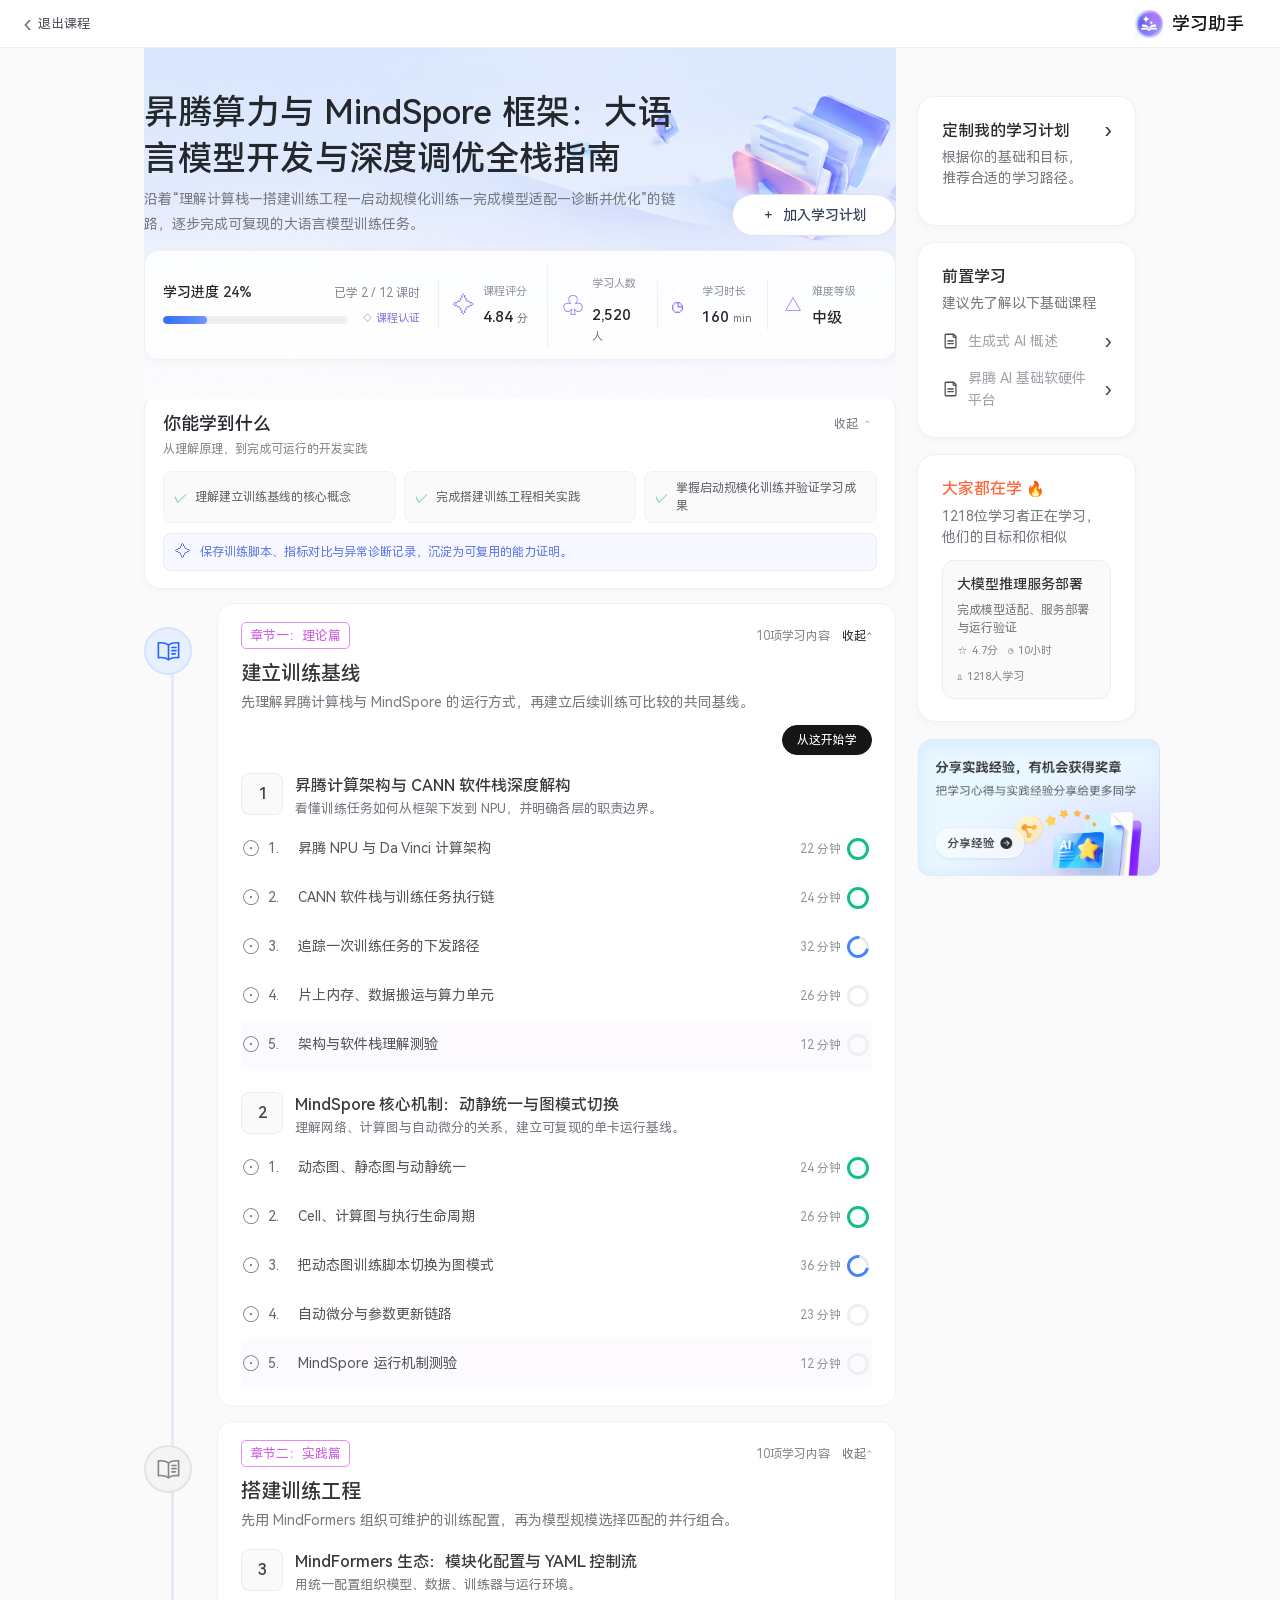
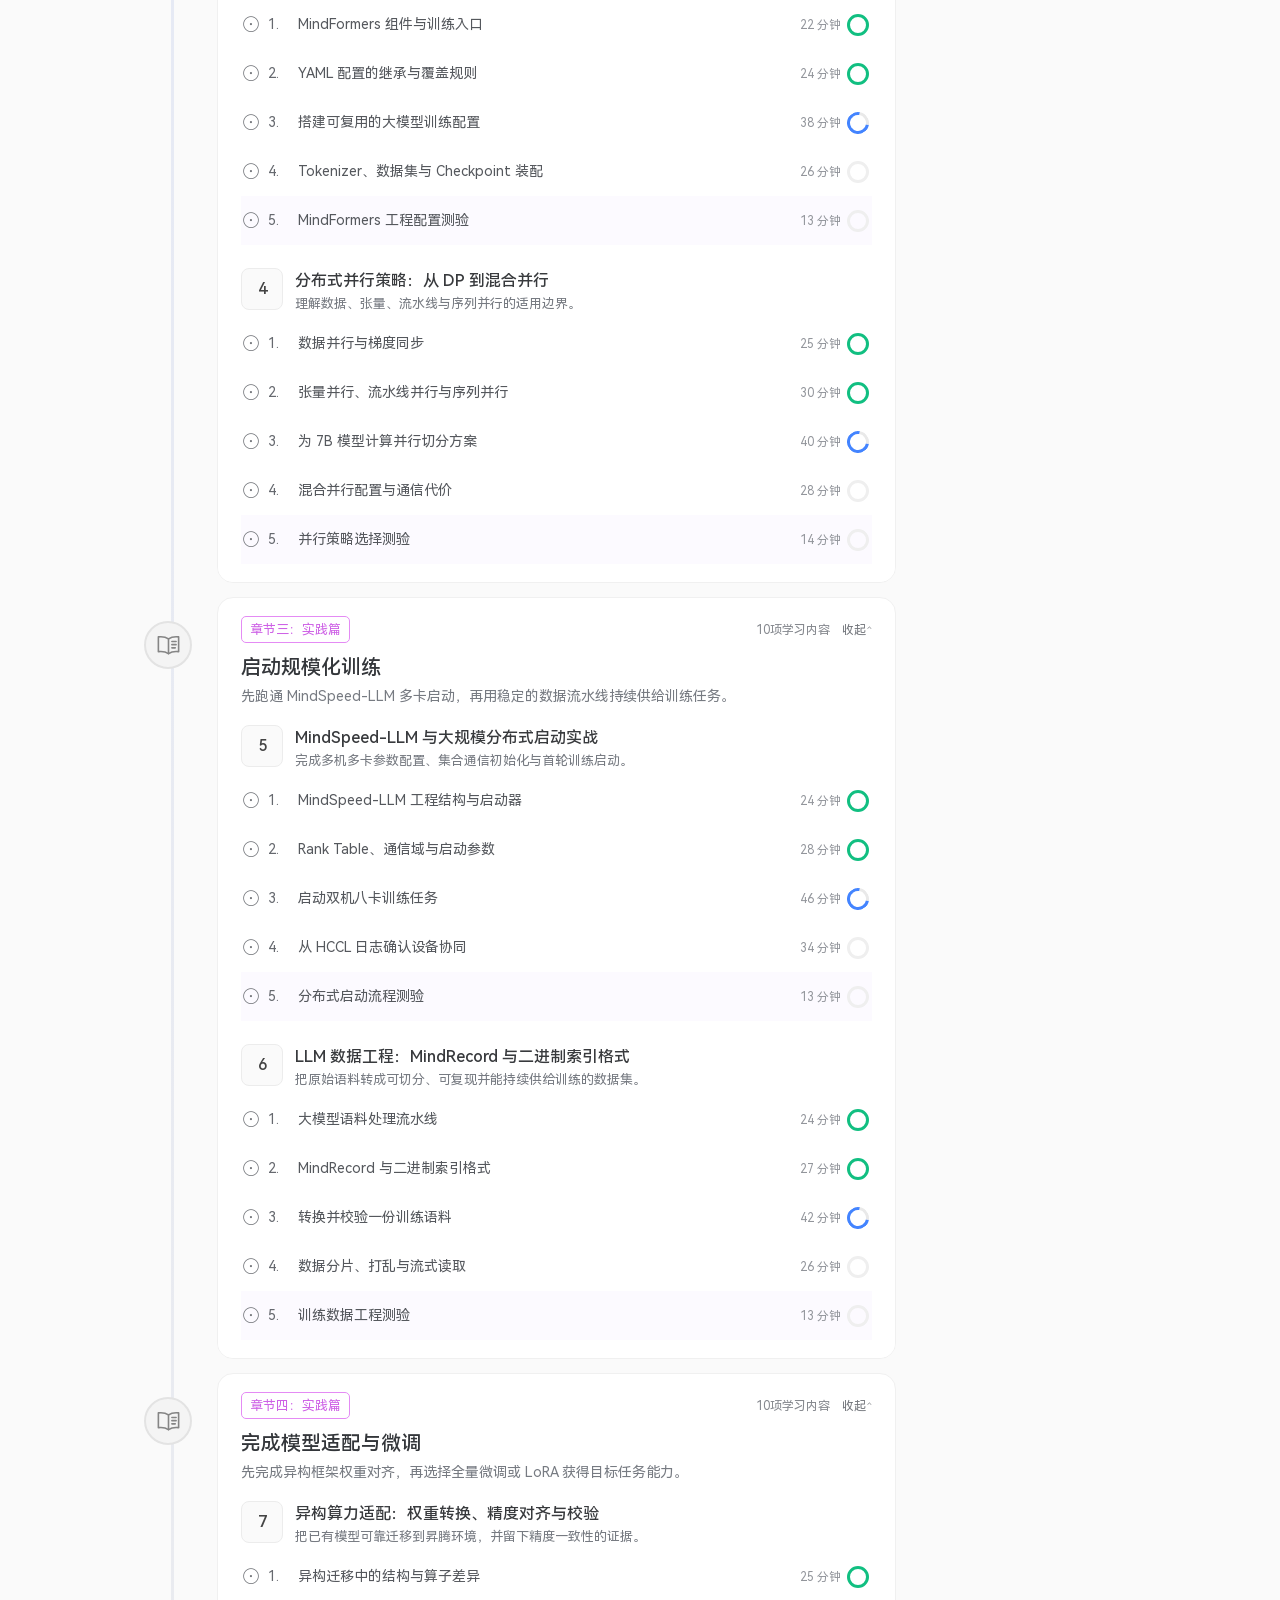
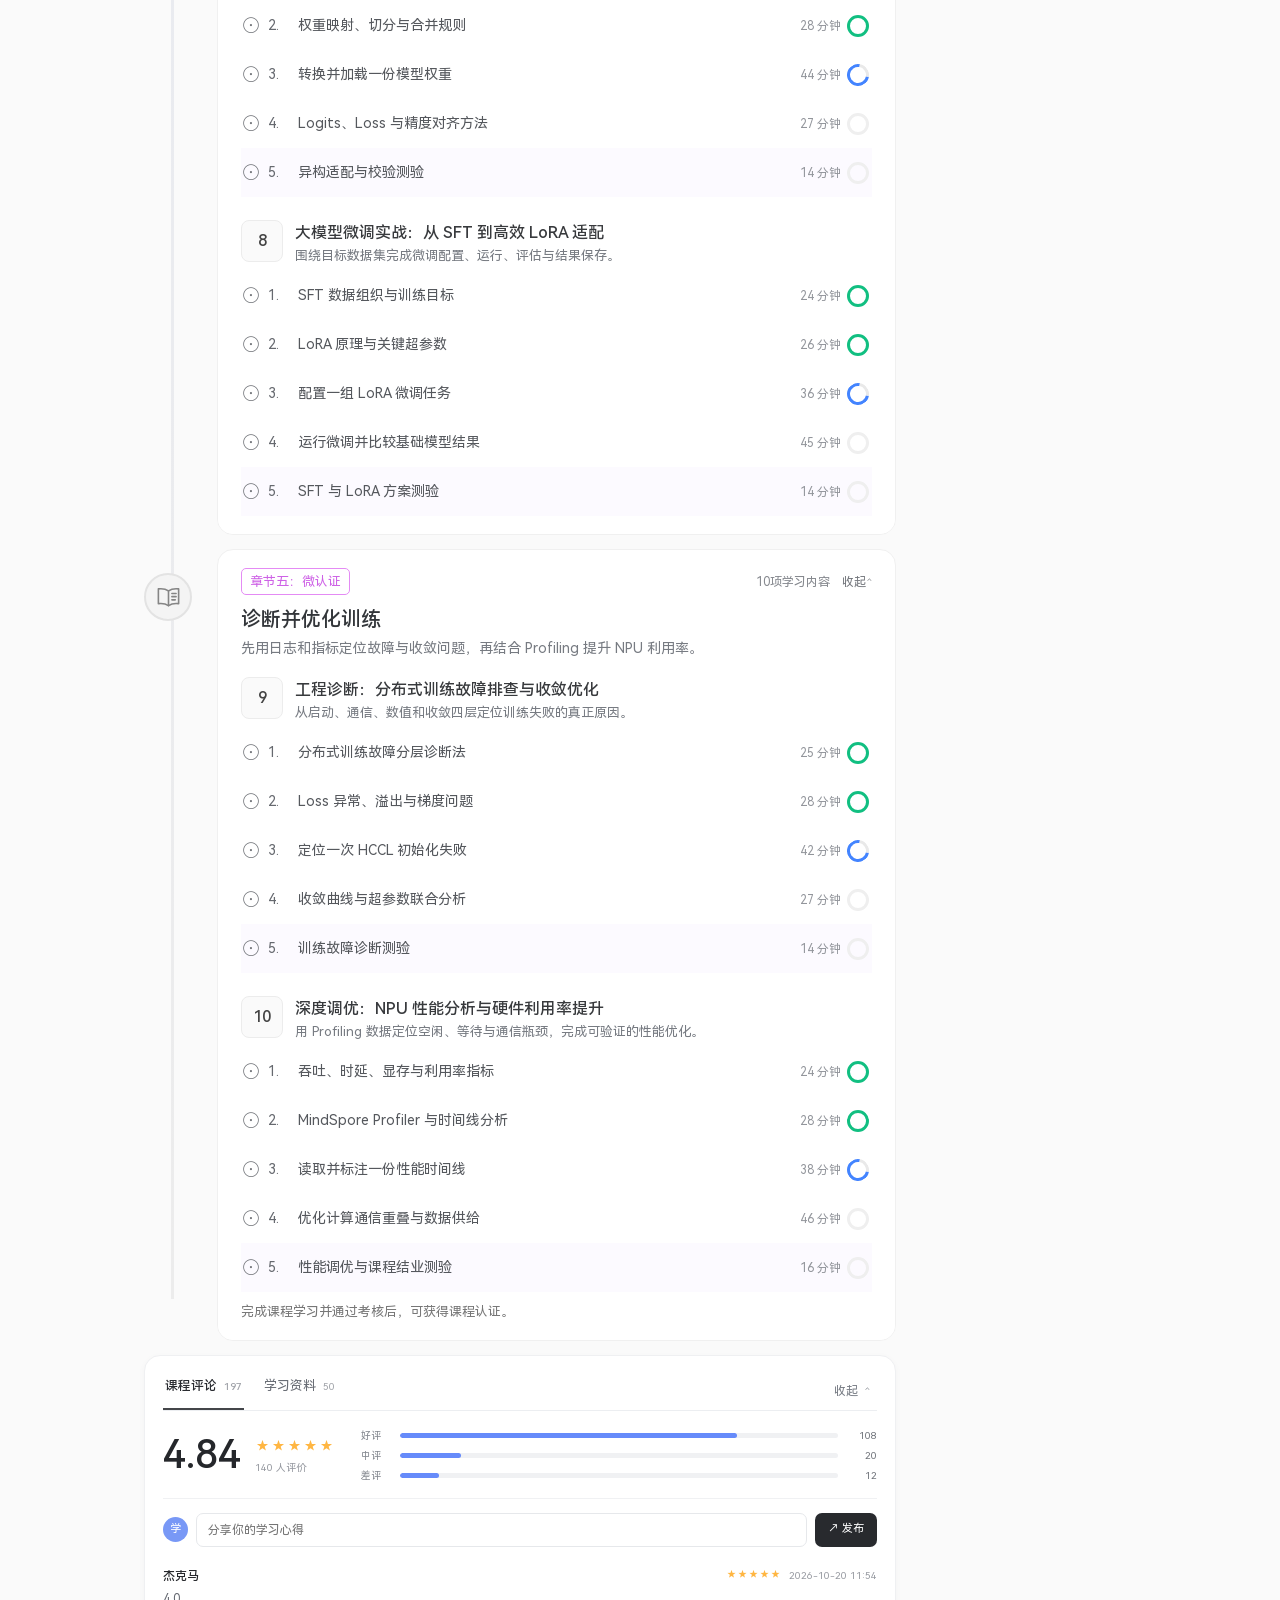
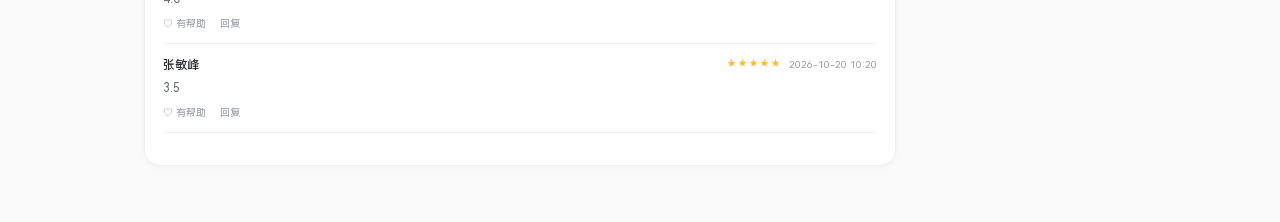
==== course-preview.html @ 080161a7 "课程详情页应用横幅背景图" ====
<!doctype html>
<html lang="zh-CN">
<head>
  <meta charset="utf-8">
  <meta name="viewport" content="width=device-width, initial-scale=1">
  <meta name="theme-color" content="#f7f8fb">
  <meta name="description" content="查看昇腾课程介绍、学习目标、课程章节和开发者评价。">
  <title>课程详情 · 昇腾开发者学习中心</title>
  <link rel="icon" href="assets/images/figma-home/icon.svg" type="image/svg+xml">
  <link rel="stylesheet" href="assets/css/course-preview.css?v=course-detail-reference-3">
  <link rel="stylesheet" href="assets/css/immersive-learning-v2.css?v=4">
  <link rel="stylesheet" href="assets/css/video-reference-shell.css?v=9">
  <link rel="stylesheet" href="assets/css/home-learning-assistant.css?v=source-1">
  <link rel="stylesheet" href="assets/css/course-preview-assistant.css?v=5">
  <link rel="stylesheet" href="assets/css/course-inference-review.css?v=4">
</head>
<body class="course-detail-page reference-immersive" data-fixed-view="video">
  <header class="preview-header detail-header">
    <a class="exit-course" href="index.html"><span aria-hidden="true">‹</span>退出课程</a>
    <button class="detail-ai-button" id="openWorkspaceCompanion" type="button"><span class="iv-source iv-logo" aria-hidden="true"></span>学习助手</button>
  </header>

  <main class="detail-layout">
    <section class="detail-top" aria-labelledby="detailTitle">
      <div class="detail-hero">
        <div class="detail-hero-copy">
          <h1 id="detailTitle" data-course-title>昇腾算力与 MindSpore 框架</h1>
          <p data-unit-intro>了解昇腾技术与开发实践，沿着课程模块逐步完成学习目标。</p>
        </div>
        <div class="detail-hero-actions">
          <button class="plan-button" id="planButton" type="button" aria-pressed="false">＋ <span>加入学习计划</span></button>
        </div>
      </div>
      <div class="detail-stats" aria-label="课程学习数据">
        <div class="learning-progress-block"><div class="progress-head"><strong>学习进度 <span>24%</span></strong><span>已学 2 / 12 课时</span></div><div class="progress-track" role="progressbar" aria-label="我的课程学习进度" aria-valuemin="0" aria-valuemax="100" aria-valuenow="24"><span></span></div><span class="progress-cert">◇ 课程认证</span></div>
        <div class="stat-item"><span aria-hidden="true">✧</span><small>课程评分</small><strong>4.84 <small>分</small></strong></div>
        <div class="stat-item"><span aria-hidden="true">♧</span><small>学习人数</small><strong>2,520 <small>人</small></strong></div>
        <div class="stat-item"><span aria-hidden="true">◷</span><small>学习时长</small><strong>160 <small>min</small></strong></div>
        <div class="stat-item"><span aria-hidden="true">△</span><small>难度等级</small><strong>中级</strong></div>
      </div>
    </section>

    <div class="detail-columns">
      <div class="detail-main-column">
        <section class="outcomes-panel detail-panel" aria-labelledby="outcomesTitle">
          <div class="detail-section-heading"><div><h2 id="outcomesTitle">你能学到什么</h2><p>从理解原理，到完成可运行的开发实践</p></div><button type="button" class="quiet-toggle" data-toggle-panel="outcomeList" aria-expanded="true">收起 <span aria-hidden="true">⌃</span></button></div>
          <ul class="outcome-list" id="outcomeList" aria-live="polite"></ul>
          <p class="outcome-result"><span aria-hidden="true">✧</span><span data-route-outcome>完成课程学习，获得可验证的实践成果。</span></p>
        </section>

        <section class="curriculum-panel" aria-labelledby="curriculumTitle">
          <h2 id="curriculumTitle" class="sr-only">课程大纲</h2>
          <ol class="stage-nav module-timeline" id="stageNav" aria-label="课程章节"></ol>
        </section>

        <section class="reviews-panel detail-panel" aria-labelledby="reviewsTitle">
          <div class="review-tabs" role="tablist" aria-label="课程讨论与资料"><button id="reviewsTab" role="tab" aria-selected="true" aria-controls="reviewsContent">课程评论 <span>197</span></button><button id="resourcesTab" role="tab" aria-selected="false" aria-controls="reviewsContent">学习资料 <span id="resourceCount">0</span></button><button type="button" class="quiet-toggle" data-toggle-panel="reviewsContent" aria-expanded="true">收起 <span aria-hidden="true">⌃</span></button></div>
          <div id="reviewsContent" role="tabpanel" aria-labelledby="reviewsTab"><div id="reviewsListing">
            <div class="rating-overview"><div class="rating-score"><strong>4.84</strong><span><b aria-label="5 星">★★★★★</b><small>140 人评价</small></span></div><div class="rating-bars"><div><span>好评</span><i><b style="width:77%"></b></i><strong>108</strong></div><div><span>中评</span><i><b style="width:14%"></b></i><strong>20</strong></div><div><span>差评</span><i><b style="width:9%"></b></i><strong>12</strong></div></div></div>
            <form class="review-form" id="reviewForm"><span class="review-avatar" aria-hidden="true">学</span><label class="sr-only" for="reviewInput">分享你的课程学习心得</label><input id="reviewInput" name="review" maxlength="240" placeholder="分享你的学习心得" required><button type="submit">↗ 发布</button></form>
            <div class="review-list" id="reviewList" aria-live="polite"></div>
            <p class="local-feedback" id="reviewFeedback" role="status" aria-live="polite"></p>
          </div><div id="reviewResources" hidden><p class="resources-intro">课程资料随章节整理，选择章节并开始学习后即可查看对应课件、实践手册与视频。</p><ul id="resourceList" class="resource-list"></ul></div></div>
        </section>
      </div>

      <aside class="detail-side-column" aria-label="学习辅助信息">
        <section class="detail-side-card custom-plan-card"><div><h2>定制我的学习计划</h2><p>根据你的基础和目标，推荐合适的学习路径。</p></div><span aria-hidden="true">›</span><button type="button" id="customPlanButton" class="full-card-button" aria-label="加入学习计划"></button></section>
        <section class="detail-side-card prerequisite-card"><div class="side-card-heading"><h2>前置学习</h2><p>建议先了解以下基础课程</p></div><a href="course-preview.html?course=agent"><span class="prerequisite-label"><svg viewBox="0 0 20 20" fill="none" aria-hidden="true"><path d="M4.5 2.5h8.6l2.4 2.4v11.6a1 1 0 0 1-1 1h-10a1 1 0 0 1-1-1v-13a1 1 0 0 1 1-1Z"/><path d="M12.5 2.8v3h3M6.5 10h6M6.5 13h6"/></svg>生成式 AI 概述</span><span aria-hidden="true">›</span></a><a href="course-preview.html?course=operator"><span class="prerequisite-label"><svg viewBox="0 0 20 20" fill="none" aria-hidden="true"><path d="M4.5 2.5h8.6l2.4 2.4v11.6a1 1 0 0 1-1 1h-10a1 1 0 0 1-1-1v-13a1 1 0 0 1 1-1Z"/><path d="M12.5 2.8v3h3M6.5 10h6M6.5 13h6"/></svg>昇腾 AI 基础软硬件平台</span><span aria-hidden="true">›</span></a></section>
        <section class="detail-side-card peer-card" aria-labelledby="peerTitle"><h2 id="peerTitle">大家都在学 <span aria-hidden="true">🔥</span></h2><p class="peer-summary">1218位学习者正在学习，他们的目标和你相似</p><a class="popular-course" href="course-preview.html?course=inference"><strong>大模型推理服务部署</strong><span>完成模型适配、服务部署与运行验证</span><span class="popular-metrics"><i>☆ <b>4.7分</b></i><i>◷ <b>10小时</b></i><i>♙ <b>1218人学习</b></i></span></a></section>
        <a class="share-card" href="prototypes/lowfi/developer-contribution-closed-loop.html" aria-label="分享实践经验，有机会获得奖章。把学习心得与实践经验分享给更多同学。分享经验">
          <img src="assets/images/course-detail/share-experience.png" alt="分享实践经验，有机会获得奖章；把学习心得与实践经验分享给更多同学。">
        </a>
      </aside>
    </div>
  </main>

  <script src="assets/js/course-preview.js?v=expert-inference-1"></script>
  <script src="assets/js/unified-companion.js?v=course-home-4"></script>
  <script src="assets/js/video-reference-content.js?v=3"></script>
  <script src="assets/js/course-preview-assistant.js?v=4"></script>
</body>
</html>
---- assets/css/course-preview.css ----
@font-face{font-family:"HarmonyOS Sans SC";src:url("../fonts/HarmonyOS_Sans_SC_Regular.woff2") format("woff2");font-weight:400;font-display:swap}
@font-face{font-family:"HarmonyOS Sans SC";src:url("../fonts/HarmonyOS_Sans_SC_Medium.woff2") format("woff2");font-weight:500;font-display:swap}
@font-face{font-family:"HarmonyOS Sans SC";src:url("../fonts/HarmonyOS_Sans_SC_Bold.woff2") format("woff2");font-weight:700;font-display:swap}
:root{--ink:#101828;--text:#000;--secondary:rgba(0,0,0,.6);--muted:#99a1af;--page:#f5f6fa;--surface:#fff;--subtle:#f3f5f8;--line:#d8e0ec;--line-soft:#e9eff7;--blue:#2e53fa;--blue-strong:#0878ed;--blue-soft:#eaf3ff;--blue-pale:#f3f8ff;--green:#17b26a;--purple:#8257ed;--focus:rgba(46,83,250,.24);--font:"HarmonyOS Sans SC","HarmonyOS Sans",PingFang SC,"Microsoft YaHei",sans-serif;--shadow-sm:0 1px 2px rgba(16,24,40,.08);--shadow-md:0 1px 3px rgba(16,24,40,.1)}
*{box-sizing:border-box}html{scroll-behavior:smooth}body{margin:0;background:var(--page);color:var(--ink);font-family:var(--font);font-size:14px;line-height:1.5}button,a{font:inherit}button{cursor:pointer}a{color:inherit;text-decoration:none}button:focus-visible,a:focus-visible{outline:2px solid var(--blue);outline-offset:3px}
.preview-header{height:64px;position:sticky;top:0;z-index:40;display:flex;align-items:center;justify-content:space-between;padding:0 max(24px,calc((100% - 1680px)/2));border-bottom:1px solid rgba(216,224,236,.82);background:rgba(250,252,255,.96);backdrop-filter:blur(12px)}.preview-header-title{position:absolute;left:50%;transform:translateX(-50%);font-size:16px;line-height:24px;font-weight:600}.exit-course{display:inline-flex;align-items:center;gap:7px;border:1px solid var(--line);border-radius:10px;background:#fff;padding:7px 12px;font-size:14px;font-weight:500}.exit-course span{font-size:20px;line-height:14px;color:#667085}.course-avatar{width:38px;height:38px;display:block;overflow:hidden;border-radius:50%;background:#eaf1f8;box-shadow:0 0 0 2px #fff,0 0 0 3px #a9c9ef}
.preview-layout{width:min(1680px,calc(100% - 48px));margin:0 auto;display:grid;grid-template-columns:300px minmax(0,1fr);gap:24px}.route-sidebar{position:sticky;top:64px;align-self:start;height:calc(100vh - 64px);min-height:650px;overflow:auto;padding:28px 18px 36px;background:radial-gradient(circle,#ccd8e7 1px,transparent 1.25px) 0 0/18px 18px,var(--page);border-right:1px solid #e2e8f0}.sidebar-course-type{display:inline-flex;align-items:center;min-height:30px;border:1px solid #cbd7e8;border-radius:9px;background:#fff;padding:0 11px;color:#52647f;font-size:13px;font-weight:500}.route-sidebar h1{margin:18px 0 8px;font-size:22px;line-height:30px;font-weight:700}.course-summary{margin:0 0 24px;color:#64748b;font-size:14px;line-height:22px}.sidebar-section-label{display:flex;align-items:center;gap:12px;margin:0 8px 12px;color:#75849a;font-size:13px;font-weight:600}.sidebar-section-label i{height:1px;flex:1;background:#dce4ee}.stage-nav{display:grid;gap:7px;list-style:none;margin:0;padding:0}.stage-nav li{min-width:0}.stage-nav button{width:100%;display:grid;grid-template-columns:38px minmax(0,1fr) 18px;gap:10px;align-items:center;border:0;border-radius:12px;background:transparent;padding:9px 10px;text-align:left;color:#66758b;transition:background .16s,color .16s}.stage-nav button:hover{background:#edf4ff}.stage-nav button[aria-current]{background:#deedff;color:#086fe5}.stage-number{width:38px;height:38px;display:grid;place-items:center;border-radius:10px;background:#eef0f3;color:#415069;font-size:17px;font-weight:700}.stage-nav button[aria-current] .stage-number{background:#0878ed;color:#fff}.stage-nav strong{display:block;font-size:15px;line-height:21px;font-weight:600}.stage-nav small{display:block;margin-top:2px;color:inherit;font-size:12px;line-height:17px}.stage-chevron{font-size:17px;text-align:center;transition:transform .16s}.stage-nav button[aria-expanded="true"] .stage-chevron{transform:rotate(180deg)}.stage-units{display:grid;gap:0;margin:2px 0 8px 29px;padding:0 0 0 20px;border-left:1px solid #a9c8f2;list-style:none}.stage-units li{position:relative}.stage-units li:before{content:"";position:absolute;left:-24px;top:16px;width:7px;height:7px;border-radius:50%;background:#1680f8}.stage-units button{display:flex;grid-template-columns:none;gap:8px;width:100%;padding:7px 4px;border-radius:7px;background:transparent;color:#65758e;font-size:12px;line-height:18px;text-align:left}.stage-units button:hover{color:#0878ed;background:#fff}.unit-doc{width:14px;height:16px;flex:0 0 auto;border:1.5px solid #1680f8;border-radius:3px;position:relative}.unit-doc:after{content:"";position:absolute;left:3px;right:3px;top:4px;height:1px;background:#1680f8;box-shadow:0 4px #1680f8}
.preview-main{min-width:0;padding:26px 0 42px}.preview-hero{position:relative;isolation:isolate;min-height:148px;display:flex;align-items:flex-start;justify-content:space-between;gap:24px;overflow:hidden;padding:2px 0 18px}.preview-hero:before{content:"";position:absolute;z-index:-2;inset:-30px -40px -20px 20%;background:radial-gradient(ellipse at 72% 55%,rgba(100,181,255,.2),transparent 38%),radial-gradient(ellipse at 95% 20%,rgba(98,165,247,.1),transparent 42%)}.preview-hero:after{content:"";position:absolute;z-index:-1;right:10%;top:16px;width:230px;height:150px;opacity:.55;background:linear-gradient(150deg,transparent 49.7%,#b9d6fb 50%,transparent 50.5%),linear-gradient(30deg,transparent 49.7%,#c7def9 50%,transparent 50.5%);background-size:62px 62px}.hero-copy{max-width:780px;min-width:0}.unit-badge{display:inline-flex;align-items:center;border-radius:99px;background:#e5f2ff;color:#1474df;padding:4px 12px;font-size:13px;font-weight:600}.preview-hero p{max-width:760px;margin:8px 0 0;color:#5c6d85;font-size:14px;line-height:22px}.preview-meta{display:flex;gap:8px;flex-wrap:wrap;margin-top:10px}.preview-meta span{display:inline-flex;align-items:center;min-height:30px;border:1px solid #d7e3f2;border-radius:99px;background:rgba(255,255,255,.86);padding:3px 12px;color:#59749a;font-size:13px}.hero-actions{display:flex;flex:0 0 auto;gap:8px;padding-top:32px}.plan-button,.start-button{display:inline-flex;align-items:center;justify-content:center;gap:8px;min-width:136px;height:44px;border-radius:10px;padding:0 16px;font-size:14px;font-weight:600;white-space:nowrap;transition:background .16s,border-color .16s,transform .16s}.plan-button{border:1px solid #aebfdb;background:#fff;color:#34445d}.plan-button:hover{background:#f3f7ff;border-color:#779bd1}.start-button{border:1px solid #123d73;background:linear-gradient(135deg,#183c72,#09274c);color:#fff;box-shadow:0 3px 8px #123d7320}.start-button:hover{transform:translateY(-1px);background:#245291}
.preview-columns{display:grid;grid-template-columns:minmax(0,1fr) 360px;gap:16px;align-items:start}.learning-column,.support-column{display:grid;gap:14px;min-width:0}.outcome-card{position:relative;min-height:112px;display:flex;align-items:center;gap:18px;overflow:hidden;border:1px solid #dce9f8;border-radius:15px;background:linear-gradient(100deg,#f8fbff 0%,#eef6ff 68%,#e7f2ff 100%);padding:17px 20px;box-shadow:var(--shadow-sm)}.outcome-mark{width:58px;height:58px;flex:0 0 auto;display:grid;place-items:center;border-radius:19px 19px 21px 21px;background:#0878ed;color:#fff;clip-path:polygon(50% 0,61% 13%,78% 8%,85% 24%,100% 32%,92% 49%,98% 65%,83% 75%,78% 94%,58% 90%,45% 100%,31% 87%,12% 90%,12% 70%,0 57%,9% 42%,5% 24%,27% 21%,36% 4%)}.outcome-mark span{font-size:24px;font-weight:700}.outcome-copy{position:relative;z-index:1;min-width:0}.outcome-copy>span{color:#1179e6;font-size:13px;font-weight:600}.outcome-copy h3{margin:2px 0 4px;color:#075cc5;font-size:20px;line-height:27px;font-weight:700}.outcome-copy p{margin:0;color:#5b7394;font-size:13px;line-height:20px}.outcome-illustration{position:absolute;right:24px;bottom:9px;width:124px;height:86px;opacity:.42;transform:rotate(-9deg)}.illus-sheet{position:absolute;right:15px;bottom:0;width:82px;height:65px;border-radius:9px;background:linear-gradient(135deg,#b8d9ff,#fff);border:1px solid #9fc9f8;box-shadow:0 10px 20px #2574c733;transform:skewY(-8deg)}.illus-sheet:before,.illus-sheet:after{content:"";position:absolute;left:13px;right:15px;height:4px;border-radius:5px;background:#83baff}.illus-sheet:before{top:19px;box-shadow:0 11px #83baff,0 22px #83baff}.illus-check{position:absolute;right:0;top:0;width:37px;height:37px;display:grid;place-items:center;border:4px solid #fff;border-radius:50%;background:#1881eb;color:#fff;font-size:20px;font-weight:700}
.stage-roadmap{border:1px solid var(--line);border-radius:15px;background:#fff;padding:16px 17px 14px;box-shadow:var(--shadow-sm)}.roadmap-heading{display:flex;align-items:end;justify-content:space-between;gap:12px;margin-bottom:12px}.eyebrow{display:block;color:#6c89b1;font-size:12px;line-height:18px;font-weight:600}.roadmap-heading h3{margin:1px 0 0;font-size:18px;line-height:25px;font-weight:700}.roadmap-count{color:#78879b;font-size:12px;white-space:nowrap}.course-route{position:relative;display:grid;gap:9px;list-style:none;margin:0;padding:0}.course-route:before{content:"";position:absolute;left:17px;top:22px;bottom:22px;width:2px;background:linear-gradient(#1281f4,#c3d1e4)}.course-route li{position:relative;z-index:1;min-width:0}.stage-toggle{width:100%;display:grid;grid-template-columns:42px minmax(0,1fr) 20px;gap:11px;align-items:start;border:1px solid #dfe8f3;border-radius:12px;background:#fff;padding:9px 10px;text-align:left;transition:border-color .16s,background .16s,box-shadow .16s}.stage-toggle:hover{border-color:#9fc8f4}.course-route li.is-current .stage-toggle{border-color:#a8cefa;background:linear-gradient(110deg,#f2f8ff,#fff);box-shadow:inset 0 0 0 1px #e1efff}.roadmap-node{width:27px;height:27px;margin:1px auto 0;display:grid;place-items:center;border:2px solid #9aa9bd;border-radius:50%;background:#fff;color:#69788e;font-size:12px;font-weight:700}.is-current .roadmap-node{width:36px;height:36px;margin-top:-4px;border:0;border-radius:9px;background:#0878ed;color:#fff;font-size:16px}.stage-summary{display:flex;flex-wrap:wrap;align-items:baseline;gap:5px 12px;min-width:0;padding-top:2px}.stage-summary strong{font-size:15px;line-height:21px;font-weight:700}.stage-summary small{color:#6e87aa;font-size:13px;line-height:19px}.stage-detail{display:none;grid-column:2/4;padding:0 4px 0 0}.is-open .stage-detail{display:grid;gap:5px}.stage-reason{margin:0 0 2px;color:#718097;font-size:12px;line-height:18px}.stage-unit{min-width:0;display:grid;grid-template-columns:18px 54px minmax(0,1fr) auto 26px;gap:8px;align-items:center;min-height:37px;border:1px solid #e7eef7;border-radius:9px;background:rgba(255,255,255,.92);padding:5px 8px}.stage-unit:hover{border-color:#b9d5f8;background:#fbfdff}.unit-kind-icon{width:15px;height:17px;position:relative;border:1.5px solid #1680f8;border-radius:3px}.unit-kind-icon:after{content:"";position:absolute;left:3px;right:3px;top:4px;height:1px;background:#1680f8;box-shadow:0 4px #1680f8}.stage-unit[data-kind="实践"] .unit-kind-icon{border:0;width:16px;height:14px;border-radius:2px;background:#13a870;clip-path:polygon(8% 0,92% 0,92% 67%,100% 67%,100% 82%,0 82%,0 67%,8% 67%)}.stage-unit[data-kind="测验"] .unit-kind-icon{border-color:#8358ed}.stage-unit[data-kind="测验"] .unit-kind-icon:after{background:#8358ed;box-shadow:0 4px #8358ed}.kind-label{justify-self:start;border-radius:99px;background:#e9f4ff;padding:2px 9px;color:#1477dd;font-size:11px;line-height:17px;font-weight:600}.stage-unit[data-kind="实践"] .kind-label{background:#e5f8ef;color:#0d9b60}.stage-unit[data-kind="测验"] .kind-label{background:#f0eaff;color:#7752d4}.unit-title{overflow:hidden;color:#526782;font-size:13px;text-overflow:ellipsis;white-space:nowrap}.unit-duration{color:#7588a4;font-size:12px;white-space:nowrap}.unit-play{width:25px;height:25px;display:grid;place-items:center;border:1.5px solid #2995ff;border-radius:50%;background:#fff;color:#1685f3;font-size:11px;padding-left:2px}.unit-play:hover{background:#eaf5ff}.stage-chevron{padding-top:5px;color:#6680a4;font-size:16px;text-align:center;transition:transform .16s}.stage-toggle[aria-expanded="true"] .stage-chevron{transform:rotate(180deg)}
.support-column{gap:12px}.peer-card,.proof-card,.community-card{border:1px solid #e3ebf6;border-radius:14px;background:#fff;padding:14px;box-shadow:var(--shadow-sm)}.panel-heading{display:flex;align-items:center;justify-content:space-between;gap:12px;padding:0 2px 10px;border-bottom:1px solid #e8eef7}.panel-heading>div{display:flex;align-items:center;gap:10px}.panel-heading h3{margin:0;font-size:16px;line-height:23px;font-weight:700}.panel-icon{width:28px;height:28px;display:grid;place-items:center;color:#0878ed;font-size:24px;font-weight:700}.people-icon{font-size:27px}.proof-icon{font-size:24px}.more-button{width:28px;height:28px;border:0;border-radius:8px;background:transparent;color:#54729d;font-size:21px;line-height:20px}.more-button:hover{background:#f1f6fd}.peer-list{display:grid;gap:6px;padding-top:7px}.peer-row{min-width:0;display:grid;grid-template-columns:52px minmax(0,1fr);gap:11px;align-items:center;border:1px solid #e0eaf7;border-radius:12px;background:#fff;padding:7px 9px}.peer-avatar{width:52px;height:52px;display:grid;place-items:center;overflow:hidden;border-radius:50%;color:#fff;font-weight:700;font-size:16px;box-shadow:inset 0 0 0 2px #fff;background:linear-gradient(145deg,#edc9ae,#30476c)}.peer-row:nth-child(2) .peer-avatar{background:linear-gradient(145deg,#f7d6bd,#776055)}.peer-row:nth-child(3) .peer-avatar{background:linear-gradient(145deg,#b5d4d2,#26364a)}.peer-name{font-size:14px;line-height:20px;font-weight:700}.peer-stage{margin:2px 0 5px;overflow:hidden;color:#6983a8;font-size:12px;text-overflow:ellipsis;white-space:nowrap}.peer-progress{height:7px;display:flex;align-items:center;gap:8px}.peer-progress-track{height:7px;flex:1;overflow:hidden;border-radius:99px;background:#e9f1fc}.peer-progress-fill{height:100%;border-radius:inherit;background:linear-gradient(90deg,#48b7ff,#0878ed)}.peer-progress b{min-width:30px;color:#5f78a0;font-size:12px;font-weight:500;text-align:right}.peer-footer{display:flex;align-items:center;gap:7px;padding:10px 2px 0;color:#6280a7;font-size:12px}.peer-community-icon{color:#0878ed;font-size:22px;line-height:20px}.peer-footer b{font-weight:500;flex:1}.peer-footer a{border:1px solid #d2e0f1;border-radius:8px;padding:6px 8px;color:#34445d;font-size:12px;font-weight:600;white-space:nowrap}.peer-footer a:hover{border-color:#9abce7;background:#f7fbff}
.proof-intro{margin:9px 1px;color:#7384a0;font-size:12px;line-height:18px}.proof-metrics{display:grid;grid-template-columns:repeat(2,minmax(0,1fr));gap:8px}.proof-metric{min-height:66px;display:grid;grid-template-columns:38px minmax(0,1fr);align-items:center;gap:9px;border-radius:10px;background:#f3f8ff;padding:9px}.metric-icon{width:36px;height:36px;display:grid;place-items:center;border-radius:50%;background:#e2f0ff;color:#0878ed;font-size:20px;font-weight:700}.proof-metric b{display:block;font-size:20px;line-height:24px;font-weight:700}.proof-metric span:last-child{display:block;color:#7384a0;font-size:11px;line-height:16px}.proof-link{display:inline-flex;margin-top:10px;color:#367dd2;font-size:12px;font-weight:600}.proof-link span{margin-left:5px}.community-card{background:linear-gradient(135deg,#f8fbff,#edf5ff)}.community-card h3{margin:4px 0;font-size:16px;line-height:22px;font-weight:700}.community-card p{margin:0;color:#71829c;font-size:12px;line-height:18px}.contribution-flow{display:flex;align-items:center;justify-content:space-between;gap:3px;list-style:none;margin:10px 0 0;padding:0}.contribution-flow li:not(.flow-arrow){min-width:0;display:flex;align-items:center;gap:5px;border-radius:8px;background:#fff;padding:6px 7px}.contribution-flow b{font-size:10px;line-height:15px;white-space:nowrap}.flow-icon{width:20px;height:20px;flex:0 0 auto;display:grid;place-items:center;border-radius:6px;background:#eaf4ff;color:#1380ed;font-size:15px;font-weight:700}.flow-icon.sparkle{color:#8358ed}.flow-icon.send{color:#1680ed}.flow-arrow{color:#93a7c2;font-size:13px}
@media(max-width:1250px){.preview-layout{grid-template-columns:260px minmax(0,1fr);gap:18px}.preview-columns{grid-template-columns:minmax(0,1fr) 320px}.stage-unit{grid-template-columns:16px 48px minmax(0,1fr) auto 25px;gap:6px}.hero-actions{flex-direction:column;padding-top:24px}.start-button,.plan-button{height:40px;min-width:132px}.peer-row{grid-template-columns:44px minmax(0,1fr);gap:8px}.peer-avatar{width:44px;height:44px}}
@media(max-width:980px){.preview-layout{width:min(100% - 32px,760px);display:block}.route-sidebar{position:relative;top:auto;height:auto;min-height:0;overflow:visible;border-right:0;border-radius:14px;margin-top:16px;padding:18px}.route-sidebar h1{margin-top:10px}.stage-nav{grid-template-columns:repeat(2,minmax(0,1fr))}.stage-units{display:none!important}.preview-main{padding-top:18px}.preview-columns{grid-template-columns:1fr}.support-column{grid-template-columns:repeat(2,minmax(0,1fr))}.peer-card{grid-row:span 2}.preview-hero{min-height:0}.hero-actions{flex-direction:row;padding-top:24px}}
@media(max-width:640px){.preview-header{height:56px;padding:0 14px}.preview-header-title{position:static;transform:none;font-size:14px}.exit-course{font-size:12px;padding:6px 9px}.course-avatar{width:32px;height:32px}.preview-layout{width:calc(100% - 24px)}.route-sidebar{margin-top:12px;padding:16px}.stage-nav{grid-template-columns:1fr 1fr;gap:4px}.stage-nav button{grid-template-columns:30px minmax(0,1fr) 14px;gap:7px;padding:7px}.stage-number{width:30px;height:30px;font-size:14px}.stage-nav strong{font-size:13px;line-height:18px}.stage-nav small{font-size:11px}.preview-main{padding:15px 0 24px}.preview-hero{display:block;padding-bottom:14px}.preview-hero:after{right:0;opacity:.28}.preview-hero h2{font-size:22px;line-height:29px}.preview-hero p{font-size:13px;line-height:20px}.hero-actions{padding-top:12px}.start-button,.plan-button{height:40px;min-width:0;flex:1}.outcome-card{gap:12px;padding:14px}.outcome-mark{width:42px;height:42px;border-radius:12px}.outcome-mark span{font-size:18px}.outcome-copy h3{font-size:16px;line-height:22px}.outcome-copy p{font-size:11px;line-height:17px}.outcome-illustration{right:6px;opacity:.18}.stage-roadmap{padding:13px 11px}.roadmap-heading{align-items:flex-start}.roadmap-heading h3{font-size:15px;line-height:21px}.roadmap-count{font-size:11px}.stage-toggle{grid-template-columns:34px minmax(0,1fr) 16px;gap:8px;padding:8px}.course-route:before{left:16px}.roadmap-node{width:25px;height:25px}.is-current .roadmap-node{width:32px;height:32px}.stage-summary strong{font-size:13px}.stage-summary small{font-size:11px}.stage-detail{grid-column:1/4;padding-left:42px}.stage-unit{grid-template-columns:14px 43px minmax(0,1fr) 23px;gap:5px;min-height:36px;padding:4px 5px}.unit-title{grid-column:3;grid-row:1}.unit-duration{grid-column:3;grid-row:2;font-size:10px}.unit-play{grid-column:4;grid-row:1/3}.kind-label{font-size:10px;padding:1px 6px}.support-column{grid-template-columns:1fr}.peer-card{grid-row:auto}.peer-row{grid-template-columns:44px minmax(0,1fr)}.peer-avatar{width:44px;height:44px}.community-card h3{font-size:15px}.contribution-flow{gap:2px}.contribution-flow li:not(.flow-arrow){padding:5px 4px}.contribution-flow b{font-size:9px}}
@media(prefers-reduced-motion:reduce){*,*:before,*:after{scroll-behavior:auto!important;transition:none!important}}
[hidden]{display:none!important}.stage-entry{display:grid;gap:5px}.stage-detail{display:none;grid-column:auto;margin-left:53px;padding:0 2px 0 0}.is-open .stage-detail{display:grid;gap:5px}.stage-toggle{grid-template-columns:42px minmax(0,1fr) 20px}.stage-summary{grid-column:2}.stage-toggle>.stage-chevron{grid-column:3;grid-row:1}.stage-detail .stage-reason{grid-column:1/-1}.course-route li.is-open .stage-detail{display:grid}@media(max-width:640px){.stage-detail{grid-column:auto;margin-left:42px;padding:0}.stage-toggle{grid-template-columns:34px minmax(0,1fr) 16px}.stage-toggle>.stage-chevron{grid-column:3}.stage-detail .stage-reason{grid-column:1/-1}}
.peer-avatar,.course-avatar{position:relative}.peer-avatar img,.course-avatar img{display:block;max-width:none}.peer-avatar .avatar-single,.course-avatar .avatar-single{width:100%;height:100%;object-fit:cover;transform:scale(1.12)}.peer-avatar .avatar-double,.course-avatar .avatar-double{position:absolute;top:0;width:200%;height:100%;object-fit:cover}.peer-avatar .avatar-left,.course-avatar .avatar-left{left:0;object-position:left center}.peer-avatar .avatar-right,.course-avatar .avatar-right{right:0;object-position:right center}.stage-unit .kind-label{font-size:12px}.proof-metric span:last-child{font-size:12px}.contribution-flow b{font-size:12px}.stage-unit[data-kind] .unit-duration{font-size:12px}@media(max-width:640px){.stage-unit .kind-label{font-size:12px}.contribution-flow b{font-size:12px}}
.preview-hero:before{inset:-30px -40px -20px 8%;background:linear-gradient(105deg,rgba(255,255,255,.72),rgba(233,245,255,.82)),radial-gradient(circle at 76% 52%,rgba(72,166,255,.26),transparent 32%),radial-gradient(circle at 94% 15%,rgba(119,189,255,.18),transparent 34%)}
.preview-hero:after{right:7%;top:-6px;width:360px;height:178px;opacity:.58;background:radial-gradient(circle at 48% 53%,#5baeff 0 3px,transparent 4px),linear-gradient(150deg,transparent 49.6%,#b9d6fb 49.8% 50.2%,transparent 50.4%),linear-gradient(30deg,transparent 49.6%,#c7def9 49.8% 50.2%,transparent 50.4%);background-size:72px 72px,70px 70px,70px 70px;filter:drop-shadow(0 12px 30px rgba(43,128,215,.12))}

/* Pre-cropped portrait assets stay centered inside every circular avatar well. */
.peer-avatar .avatar-single,.course-avatar .avatar-single{width:100%;height:100%;object-fit:contain;object-position:center;transform:none}

/* 课程预览四级层级：左侧仅切换阶段，右侧展示当前阶段的单元与课节。 */
.preview-header-title{max-width:min(62vw,860px);overflow:hidden;text-overflow:ellipsis;white-space:nowrap}
.route-sidebar h1{text-wrap:balance}
.stage-nav button[aria-current] .stage-chevron{color:#0878ed;transform:translateX(2px)}
.roadmap-heading{align-items:flex-start}
.roadmap-heading>div{min-width:0}
.roadmap-stage-reason{max-width:720px;margin:4px 0 0;color:#718097;font-size:12px;line-height:18px}
.course-route{gap:12px}
.course-route:before{display:none}
.unit-card{overflow:hidden;border:1px solid #dce6f2;border-radius:13px;background:#f9fbfe;box-shadow:0 1px 2px rgba(16,24,40,.04)}
.unit-card-head{display:grid;grid-template-columns:42px minmax(0,1fr) auto;gap:11px;align-items:center;padding:12px 13px;border-bottom:1px solid #e5edf7;background:linear-gradient(105deg,#f2f8ff,#fff 72%)}
.unit-card-number{width:38px;height:38px;display:grid;place-items:center;border-radius:10px;background:#e3efff;color:#0878ed;font-size:16px;font-weight:700}
.unit-card-kicker{display:block;color:#5682bd;font-size:11px;line-height:16px;font-weight:600}
.unit-card h4{margin:1px 0 2px;color:#17243a;font-size:15px;line-height:21px;font-weight:700}
.unit-card-head p{margin:0;color:#73839a;font-size:12px;line-height:18px}
.unit-card-meta{align-self:start;border-radius:99px;background:#fff;padding:4px 9px;color:#607696;font-size:11px;line-height:17px;white-space:nowrap}
.lesson-list{display:grid;gap:5px;margin:0;padding:9px 10px 11px;list-style:none}
.unit-card .stage-unit{background:#fff}
.unit-card .unit-title{overflow:visible;white-space:normal;text-overflow:clip;line-height:18px}
.unit-card .stage-unit:last-child{border-color:#e4dafb;background:#fcfaff}
.preview-hero:before,.preview-hero:after{display:none;background:none}
.course-coverage{margin-top:24px;padding-top:18px;border-top:1px solid #dce4ee}.course-coverage .sidebar-section-label{margin-bottom:9px}.course-coverage p{margin:0 8px 9px;color:#526782;font-size:12px;font-weight:600}.course-coverage>div:not(.sidebar-section-label){display:flex;gap:5px;flex-wrap:wrap;padding:0 8px}.course-coverage>div span{border-radius:999px;background:#eef3fa;padding:3px 7px;color:#64758d;font-size:10px}.course-coverage>a{display:inline-block;margin:10px 8px 0;color:#2e53fa;font-size:11px;font-weight:600}

@media(max-width:640px){
  .preview-header-title{max-width:45vw}
  .stage-nav{grid-template-columns:1fr}
  .unit-card-head{grid-template-columns:34px minmax(0,1fr);gap:8px;padding:10px}
  .unit-card-number{width:32px;height:32px;border-radius:8px;font-size:14px}
  .unit-card-meta{grid-column:2;margin-top:3px;justify-self:start}
  .unit-card h4{font-size:14px;line-height:20px}
  .lesson-list{padding:7px}
}

/* Course detail page, matched to the supplied course overview composition. */
.course-detail-page{background:#f7f8fa;color:#25272b;--detail-line:#eceef1;--detail-muted:#767a82;--detail-purple:#8b63f6;--detail-blue:#456fff}
.detail-header{height:48px;padding:0 max(24px,calc((100% - 1512px)/2));background:rgba(255,255,255,.94);border-bottom-color:#edf0f3}
.detail-header .exit-course{border:0;background:transparent;padding:6px 0;color:#4e535c;font-size:13px}
.detail-header .exit-course span{color:#747982;font-size:23px}
.detail-ai-button{border:0;background:transparent;color:#626cf1;font-weight:600;padding:8px 12px;border-radius:9px}
.detail-ai-button:hover{background:#f2f1ff}.detail-ai-button span{color:#8586ff}
.detail-layout{width:min(1512px,calc(100% - 48px));margin:0 auto;padding:32px 0 56px}
.detail-top{position:relative;margin-bottom:18px;padding:0 0 15px}
.detail-top:before{content:"";position:absolute;inset:-32px -8vw -24px -8vw;z-index:-1;background:linear-gradient(180deg,#f1f3f6 0%,#f7f8fa 90%);pointer-events:none}
.detail-hero{display:flex;align-items:flex-end;justify-content:space-between;gap:32px;padding:5px 0 14px}
.detail-hero-copy{max-width:760px;min-width:0}.detail-hero h1{margin:5px 0 6px;font-size:34px;line-height:1.34;font-weight:700;letter-spacing:.1px;color:#24272c}.detail-hero-copy>p{max-width:680px;margin:0;color:#777c84;font-size:14px;line-height:1.75}
.detail-hero .unit-badge{border-radius:5px;background:#eee8ff;color:#8157e9;padding:3px 9px;font-size:12px}
.detail-hero-actions{display:flex;gap:10px;align-items:center;flex:0 0 auto}.detail-hero-actions .start-button{order:1;background:#202124;border-color:#202124;border-radius:22px;min-width:146px;height:42px;box-shadow:none}.detail-hero-actions .start-button:hover{background:#34363a}.detail-hero-actions .plan-button{order:0;min-width:146px;border-color:#dfe1e5;border-radius:22px;height:42px}
.detail-stats{display:grid;grid-template-columns:minmax(270px,1.5fr) repeat(4,minmax(95px,.6fr));align-items:center;min-height:82px;border:1px solid #f0f1f3;border-radius:15px;background:rgba(255,255,255,.9);padding:12px 18px;box-shadow:0 2px 8px #1b26330a}
.learning-progress-block{display:grid;grid-template-columns:minmax(0,1fr) auto;gap:8px 14px;align-items:center;padding-right:18px}.progress-head{display:flex;align-items:center;justify-content:space-between;gap:10px}.progress-head strong{font-size:14px}.progress-head strong span{color:#303238}.progress-head>span{color:#888d95;font-size:12px;white-space:nowrap}.progress-track{height:8px;border-radius:10px;background:#edeff2;overflow:hidden}.progress-track>span{display:block;width:24%;height:100%;border-radius:inherit;background:linear-gradient(90deg,#346ef6,#6996ff)}.progress-cert{font-size:11px;color:#8c78d7;white-space:nowrap}.stat-item{min-height:50px;display:grid;grid-template-columns:30px 1fr;grid-template-rows:1fr 1fr;align-items:center;padding:0 14px;border-left:1px solid #eff0f2}.stat-item>span{grid-row:1/3;color:#9b80f5;font-size:22px}.stat-item>small{font-size:11px;color:#92969d}.stat-item>strong{font-size:15px;font-weight:650;line-height:20px}.stat-item>strong small{font-size:11px;color:#777;font-weight:400}
.detail-disclaimer{margin:6px 0 0 8px;color:#9a9ea5;font-size:10px}
.detail-columns{display:grid;grid-template-columns:minmax(0,1fr) 328px;gap:20px;align-items:start}.detail-main-column,.detail-side-column{display:grid;gap:14px;min-width:0}.detail-panel,.curriculum-panel,.detail-side-card,.share-card{border:1px solid #eff0f2;border-radius:16px;background:#fff;box-shadow:0 2px 7px #15223808}
.detail-panel{padding:17px 18px}.detail-section-heading{display:flex;justify-content:space-between;align-items:flex-start;gap:18px}.detail-section-heading h2,.detail-side-card h2,.share-card h2{margin:0;font-size:18px;line-height:26px;font-weight:650;color:#292b30}.detail-section-heading p{margin:3px 0 13px;color:#858991;font-size:12px}.quiet-toggle{border:0;border-radius:6px;padding:4px 7px;background:transparent;color:#777c84;font-size:12px;white-space:nowrap}.quiet-toggle:hover{background:#f5f5f7}.quiet-toggle span{margin-left:3px}
.outcome-list{display:grid;grid-template-columns:repeat(3,minmax(0,1fr));gap:8px;list-style:none;margin:0;padding:0}.outcome-list li{display:flex;align-items:center;gap:7px;min-height:40px;padding:7px 10px;border:1px solid #f0f1f3;border-radius:9px;background:#fafafa;color:#62666e;font-size:12px;line-height:18px}.outcome-list li span:first-child{color:#57b982;font-size:14px}.outcome-result{display:flex;align-items:center;gap:9px;margin:10px 0 0;padding:9px 11px;border:1px solid #e6ebff;border-radius:8px;background:#f7f8ff;color:#5f79e9;font-size:12px;line-height:18px}.outcome-result span:first-child{font-size:16px}
.curriculum-panel{padding:17px 18px 14px}.curriculum-heading{align-items:flex-end;margin-bottom:8px}.curriculum-heading h2{margin-top:3px}.detail-kicker{font-size:11px;color:#8c68e9;font-weight:600;letter-spacing:.04em}.curriculum-total{color:#888d95;font-size:11px;white-space:nowrap}.module-timeline{position:relative;display:grid;gap:10px;margin:0;padding:0;list-style:none}.module-timeline:before{content:"";position:absolute;left:17px;top:31px;bottom:31px;width:2px;background:linear-gradient(#b9c8fb,#e7e9ee);pointer-events:none}.module-timeline>li{position:relative;z-index:1;min-width:0}.module-timeline>li:before{display:none}.module-timeline [data-stage-index]{width:100%;min-height:47px;display:grid;grid-template-columns:36px minmax(0,1fr) auto;gap:12px;align-items:center;border:0;background:transparent;border-radius:9px;padding:4px 6px;text-align:left;color:#292b30}.module-timeline [data-stage-index]:hover{background:#fafaff}.module-timeline .stage-number{width:30px;height:30px;border:1px solid #e4defa;border-radius:50%;background:#f4f1ff;color:#906be8;font-size:12px}.module-timeline [data-stage-index]:not([aria-current]) .stage-number{background:#f4f5f6;border-color:#e5e6e8;color:#8a8e95}.module-timeline [data-stage-index] strong{font-size:14px;font-weight:600}.module-timeline [data-stage-index] small{display:none}.module-timeline .stage-chevron{color:#92969d;font-size:12px}.module-content{margin:0 0 0 48px;padding:0 13px 13px;border-radius:11px;background:#fff}.module-lead{display:flex;align-items:flex-start;gap:12px;padding:4px 0 10px}.module-lead-copy{flex:1;min-width:0}.module-lead h3{margin:0 0 3px;font-size:15px;line-height:23px;font-weight:650}.module-lead p{margin:0;color:#838890;font-size:12px;line-height:18px}.module-count{flex:0 0 auto;color:#969aa1;font-size:11px;white-space:nowrap}.module-units{display:grid;gap:9px;list-style:none;margin:0;padding:0}.unit-card{overflow:hidden;border:0;border-radius:11px;background:#fbfbfc;box-shadow:none}.unit-card-head{display:grid;grid-template-columns:34px minmax(0,1fr) auto;gap:10px;align-items:start;padding:10px 11px 5px;border:0;background:transparent}.unit-card-number{width:30px;height:30px;border:1px solid #ececef;border-radius:7px;background:#fafafa;color:#4a4d52;font-size:14px}.unit-card-kicker{display:none}.unit-card h4{margin:1px 0 2px;font-size:14px;line-height:21px}.unit-card-head p{font-size:11px;line-height:17px}.unit-card-meta{background:transparent;padding:2px;color:#93979e;font-size:10px}.lesson-list{gap:0;padding:1px 10px 5px 52px}.unit-card .stage-unit{min-height:35px;grid-template-columns:17px minmax(0,1fr) auto 20px;gap:8px;border:0;border-radius:7px;background:transparent;padding:5px 7px}.unit-card .stage-unit:hover{background:#f5f6f8}.unit-kind-icon{width:13px;height:13px;border:1px solid #999ea6;border-radius:50%;position:relative}.unit-kind-icon:after{content:"";position:absolute;left:5px;top:3px;border:3px solid transparent;border-left-color:#888d95}.stage-unit[data-kind="实践"] .unit-kind-icon{border-radius:3px}.stage-unit[data-kind="实践"] .unit-kind-icon:after{content:"↗";inset:-2px 0 0 1px;border:0;font-size:11px}.stage-unit[data-kind="测验"] .unit-kind-icon{border-radius:2px}.stage-unit[data-kind="测验"] .unit-kind-icon:after{content:"";left:3px;top:3px;width:5px;height:5px;border:0;border-top:1px solid #888;border-bottom:1px solid #888}.unit-card .kind-label{display:none}.unit-card .unit-title{grid-column:2;grid-row:1;font-size:12px;line-height:19px;color:#62666e}.unit-card .unit-duration{grid-column:3;grid-row:1;color:#9a9ea4;font-size:10px!important;white-space:nowrap}.unit-card .unit-play{grid-column:4;grid-row:1/2;width:20px;height:20px;border-radius:50%;font-size:9px;color:#777;background:#fff;border:1px solid #dfe1e4}.unit-card .unit-play:hover{color:#4d6af5;border-color:#a7b5fb;background:#f7f8ff}.module-certificate{margin:9px 0 0 46px;padding:8px 11px;border:1px solid #f0ebff;border-radius:8px;background:#fcfbff;color:#7765a8;font-size:12px}
.detail-side-column{gap:12px}.detail-side-card{position:relative;padding:17px 18px}.detail-side-card h2,.share-card h2{font-size:15px;line-height:22px}.detail-side-card p,.share-card p{margin:5px 0 0;color:#858990;font-size:12px;line-height:18px}.custom-plan-card{min-height:84px;display:flex;justify-content:space-between;gap:12px}.custom-plan-card>span{color:#858991;font-size:21px}.full-card-button{position:absolute;inset:0;width:100%;height:100%;border:0;background:transparent;border-radius:inherit;cursor:pointer}.custom-plan-card:has(.full-card-button:hover){border-color:#c9c5f5;background:#fdfcff}.side-card-heading{display:flex;align-items:flex-start;gap:10px}.side-card-icon{width:25px;height:25px;flex:0 0 auto;display:grid;place-items:center;border-radius:6px;background:#f0f1f4;color:#858994;font-size:15px}.prerequisite-card{display:grid;gap:10px}.prerequisite-card>.side-card-heading{margin-bottom:1px}.prerequisite-card>a{display:flex;justify-content:space-between;align-items:center;gap:8px;padding:4px 1px;color:#666b73;font-size:12px}.prerequisite-card>a:hover{color:#5d65d6}.prerequisite-card>a span{color:#a0a3aa}.peer-card .side-card-heading{margin-bottom:10px}.peer-emoji{color:#ff8e42;font-size:20px}.peer-card .side-card-heading p{max-width:245px}.peer-list{gap:7px;padding:0}.peer-row{grid-template-columns:35px minmax(0,1fr);gap:9px;border:0;background:#fafafa;border-radius:9px;padding:7px}.peer-avatar{width:35px;height:35px}.peer-name{font-size:12px}.peer-stage{font-size:10px}.peer-progress{height:5px}.peer-progress-track{height:5px}.peer-more{display:block;margin-top:10px;text-align:right;color:#858990;font-size:11px}.peer-more:hover{color:#565fc9}.share-card{position:relative;overflow:hidden;min-height:142px;padding:17px 18px;background:linear-gradient(130deg,#eff7ff,#dfedff 60%,#e7ddff);border-color:#dbeaff}.share-card h2{max-width:235px}.share-card p{max-width:230px}.share-sparkle{position:absolute;right:15px;top:12px;color:#ff9d5b}.share-card>a{position:relative;z-index:1;display:inline-flex;align-items:center;gap:7px;margin-top:15px;padding:7px 13px;border-radius:20px;background:rgba(255,255,255,.86);color:#454957;font-size:11px;font-weight:600}.share-card>a:hover{background:#fff}.share-card>a span{color:#8589a8}.share-decoration{position:absolute;right:14px;bottom:8px;display:flex;align-items:flex-end;gap:2px;transform:rotate(-12deg);color:#a17aff}.share-decoration span:first-child{font-size:25px;color:#ffbc53}.share-decoration span:nth-child(2){font-size:42px;color:#6ea9ff}.share-decoration span:last-child{font-size:32px;color:#b48aff}.proof-card .proof-metrics{display:grid;grid-template-columns:repeat(2,1fr);gap:10px;margin-top:12px}.proof-metric{display:flex;align-items:center;gap:8px;padding:8px;border-radius:8px;background:#fafafa}.proof-metric .metric-icon{font-size:16px;color:#8d74ee}.proof-metric span:last-child{font-size:10px}.proof-metric b{font-size:14px}.proof-link{display:inline-block;margin-top:10px;color:#666be1;font-size:11px}.proof-link:hover{text-decoration:underline}
.review-tabs{display:flex;align-items:center;gap:18px;border-bottom:1px solid #eceef1;margin-bottom:14px}.review-tabs>[role=tab]{min-height:37px;padding:0 2px 8px;border:0;border-bottom:2px solid transparent;background:transparent;color:#696d75;font-size:13px}.review-tabs>[role=tab][aria-selected=true]{border-bottom-color:#44464a;color:#292b30;font-weight:600}.review-tabs>[role=tab] span{margin-left:3px;color:#a0a3a9;font-size:10px}.review-tabs .quiet-toggle{margin-left:auto}.rating-overview{display:grid;grid-template-columns:180px minmax(0,1fr);align-items:center;gap:18px;padding:3px 0 15px;border-bottom:1px solid #f0f1f3}.rating-score{display:flex;align-items:center;gap:14px}.rating-score>strong{font-size:40px;line-height:1;font-weight:600}.rating-score>span{display:grid;gap:3px}.rating-score b{color:#ffb642;font-size:15px;letter-spacing:1px}.rating-score small{color:#9699a0;font-size:10px}.rating-bars{display:grid;gap:5px;max-width:540px}.rating-bars>div{display:grid;grid-template-columns:30px minmax(0,1fr) 30px;align-items:center;gap:9px;font-size:10px;color:#858990}.rating-bars i{height:5px;border-radius:5px;background:#f0f1f3;overflow:hidden}.rating-bars i b{display:block;height:100%;background:#668bfa;border-radius:inherit}.rating-bars strong{font-size:10px;font-weight:500;text-align:right;color:#70747b}.review-form{display:flex;gap:8px;align-items:center;padding:14px 0 8px}.review-avatar{width:25px;height:25px;display:grid;place-items:center;flex:0 0 auto;border-radius:50%;background:#7898f6;color:#fff;font-size:11px}.review-form input{min-width:0;flex:1;height:34px;border:1px solid #e6e8eb;border-radius:7px;padding:0 11px;background:#fff;font:inherit;font-size:12px}.review-form input:focus{outline:2px solid #d8dcff;border-color:#aab4ff}.review-form button{height:34px;border:0;border-radius:7px;background:#282a2e;color:#fff;padding:0 13px;font-size:11px}.review-form button:hover{background:#454951}.review-item{padding:12px 0;border-bottom:1px solid #f0f1f3}.review-head{display:flex;align-items:center;gap:8px}.review-head strong{font-size:12px}.review-head .review-stars{margin-left:auto;color:#ffb642;font-size:11px}.review-head time{color:#989ba2;font-size:10px}.review-item p{margin:5px 0 7px;color:#646870;font-size:12px;line-height:19px}.review-reactions{display:flex;gap:14px;color:#9a9da4;font-size:10px}.local-feedback{min-height:14px;margin:1px 0 0;color:#588d71;font-size:11px}.resources-intro{margin:4px 0 12px;color:#777c84;font-size:12px}.resource-list{display:grid;gap:7px;margin:0;padding:0;list-style:none}.resource-list li{display:flex;justify-content:space-between;gap:10px;padding:10px;border-radius:8px;background:#fafafa;color:#60646c;font-size:12px}.resource-list small{flex:0 0 auto;color:#92969d}
.sr-only{position:absolute;width:1px;height:1px;overflow:hidden;clip:rect(0,0,0,0);white-space:nowrap}
@media(max-width:1120px){.detail-layout{width:calc(100% - 36px)}.detail-columns{grid-template-columns:minmax(0,1fr) 300px;gap:14px}.detail-stats{grid-template-columns:minmax(230px,1.3fr) repeat(4,minmax(76px,.55fr));padding-inline:12px}.stat-item{padding-inline:8px}.detail-hero h1{font-size:30px}.detail-hero-actions{gap:7px}.detail-hero-actions .start-button,.detail-hero-actions .plan-button{min-width:128px;padding-inline:11px}.outcome-list{grid-template-columns:1fr}.outcome-list li{min-height:34px}}
@media(max-width:780px){.detail-layout{width:calc(100% - 28px);padding-top:20px}.detail-hero{align-items:flex-start;flex-direction:column;gap:15px}.detail-hero-actions{width:100%}.detail-hero-actions .start-button,.detail-hero-actions .plan-button{flex:1}.detail-stats{grid-template-columns:repeat(4,minmax(0,1fr));gap:0;padding:10px}.learning-progress-block{grid-column:1/-1;grid-row:1;grid-template-columns:minmax(0,1fr) auto;padding:0 4px 10px;border-bottom:1px solid #eff0f2;margin-bottom:6px}.stat-item{grid-row:2;grid-template-columns:1fr;grid-template-rows:auto auto auto;justify-items:center;gap:1px;border-left:0;border-right:1px solid #eff0f2;padding:6px 2px}.stat-item:last-child{border-right:0}.stat-item>span{grid-row:auto;font-size:16px;line-height:20px}.stat-item>small{font-size:9px}.stat-item>strong{font-size:12px}.detail-columns{grid-template-columns:1fr}.detail-side-column{grid-template-columns:repeat(2,minmax(0,1fr));align-items:start}.peer-card{grid-row:span 2}.detail-side-card{padding:14px}.module-content{margin-left:40px;padding-inline:8px}.module-timeline:before{left:15px}.rating-overview{grid-template-columns:150px minmax(0,1fr)}}
@media(max-width:520px){.detail-header{height:48px;padding:0 14px}.detail-header .exit-course{font-size:12px}.detail-ai-button{font-size:12px}.detail-layout{width:calc(100% - 24px);padding-top:15px}.detail-hero h1{font-size:24px;line-height:1.35}.detail-hero-copy>p{font-size:12px}.detail-hero-actions .start-button,.detail-hero-actions .plan-button{min-width:0;height:40px;font-size:12px}.detail-stats{grid-template-columns:repeat(2,minmax(0,1fr))}.stat-item{grid-template-columns:24px 1fr;grid-template-rows:1fr 1fr;justify-items:start;text-align:left}.stat-item>span{grid-row:1/3}.stat-item>small,.stat-item>strong{font-size:10px}.learning-progress-block{grid-template-columns:1fr auto;gap:6px}.progress-head{align-items:flex-start;flex-direction:column;gap:1px}.progress-head>span{font-size:10px}.progress-cert{font-size:9px}.detail-panel,.curriculum-panel{padding:13px 11px}.detail-section-heading h2,.detail-side-card h2,.share-card h2{font-size:15px}.detail-section-heading p{font-size:10px}.outcome-list li{font-size:11px;line-height:16px}.module-timeline{gap:6px}.module-timeline [data-stage-index]{grid-template-columns:30px minmax(0,1fr) auto;gap:7px;padding:3px}.module-timeline .stage-number{width:25px;height:25px;font-size:11px}.module-timeline [data-stage-index] strong{font-size:12px}.module-meta{font-size:9px!important}.module-content{margin-left:31px;padding:0 6px 9px}.module-lead{gap:5px;flex-direction:column;padding:3px 0 7px}.module-lead h3{font-size:13px}.module-lead p{font-size:10px;line-height:16px}.module-count{font-size:9px}.module-units{gap:6px}.unit-card-head{grid-template-columns:25px minmax(0,1fr);gap:6px;padding:7px 6px 3px}.unit-card-number{width:23px;height:23px;font-size:11px}.unit-card h4{font-size:12px;line-height:18px}.unit-card-head p{font-size:9px;line-height:14px}.unit-card-meta{grid-column:2;justify-self:start;font-size:9px}.lesson-list{padding:1px 3px 4px 29px}.unit-card .stage-unit{grid-template-columns:13px minmax(0,1fr) 18px;gap:5px;min-height:31px;padding:4px}.unit-card .unit-title{font-size:10px;line-height:15px}.unit-card .unit-duration{display:none}.unit-card .unit-play{grid-column:3;grid-row:1;width:18px;height:18px}.module-certificate{margin:6px 0 0 31px;padding:7px;font-size:10px}.detail-side-column{grid-template-columns:1fr;gap:9px}.peer-card{grid-row:auto}.share-card{min-height:126px}.review-tabs{gap:12px}.review-tabs>[role=tab]{font-size:11px}.rating-overview{grid-template-columns:1fr;gap:11px}.rating-score>strong{font-size:34px}.rating-bars{max-width:none}.review-form input{font-size:11px}.review-form button{padding:0 9px}.review-head{flex-wrap:wrap}.review-head .review-stars{margin-left:auto}}
@media(prefers-reduced-motion:reduce){.course-detail-page *, .course-detail-page *:before, .course-detail-page *:after{scroll-behavior:auto!important;transition:none!important}}
.module-timeline [data-stage-index]{grid-template-columns:36px minmax(0,1fr) auto auto;border:1px solid #eff0f2;border-radius:10px;background:#fff;transition:background .15s,border-color .15s}.module-timeline [data-stage-index][aria-current]{background:#fff;border-color:#e5e2f3;color:#292b30}.module-timeline [data-stage-index]:hover{border-color:#d8d2f4;background:#fff}.module-timeline [data-stage-index] .stage-number{background:#f4f1ff;color:#8a68dc}.module-timeline [data-stage-index][aria-current] .stage-number{background:#eee9ff;color:#805ddb}.module-timeline [data-stage-index] .stage-chevron{grid-column:4;grid-row:1;display:flex;align-items:center;gap:4px;transform:none;font-size:11px;color:#858990}.module-timeline [data-stage-index][aria-expanded=false] .stage-chevron{color:#686dd3}.module-timeline [data-stage-index] .module-title-wrap{grid-column:2;grid-row:1}.module-timeline [data-stage-index] .module-title-wrap small{display:block;font-size:10px;color:#9a9da4;margin-top:1px}.module-timeline [data-stage-index] .module-meta{grid-column:3;grid-row:1;color:#979aa1;font-size:10px;white-space:nowrap}.module-timeline [data-stage-index] .stage-chevron{grid-column:4;grid-row:1}
@media(max-width:520px){.module-timeline [data-stage-index]{grid-template-columns:27px minmax(0,1fr) auto;gap:6px;padding:5px}.module-timeline [data-stage-index] .module-title-wrap{grid-column:2;grid-row:1}.module-timeline [data-stage-index] .module-meta{grid-column:2;grid-row:2;margin-top:-3px}.module-timeline [data-stage-index] .stage-chevron{grid-column:3;grid-row:1;font-size:0}.module-timeline [data-stage-index] .stage-chevron::first-letter{font-size:0}}
.course-detail-page{overflow-x:clip}
.detail-top{overflow-x:clip}

/* Reference alignment: match the supplied course-detail frame and right rail. */
.detail-layout{width:min(1488px,calc(100% - 72px))}
.detail-columns{grid-template-columns:minmax(0,1fr) 328px;gap:32px}
.detail-hero-actions .plan-button{min-width:164px;height:42px}
.detail-stats{min-height:102px}
.detail-side-column{gap:16px}
.detail-side-card{padding:22px 24px;border-radius:18px}
.detail-side-card h2{font-size:18px;line-height:26px}
.detail-side-card p{font-size:15px;line-height:22px}
.custom-plan-card{min-height:130px;align-items:flex-start}
.custom-plan-card>span{font-size:22px;color:#292b30}
.prerequisite-card{gap:11px;min-height:196px}
.prerequisite-card>a{font-size:15px;padding:3px 1px}
.side-card-icon{width:25px;height:25px;background:transparent;color:#34373b;font-size:18px}
.peer-card .side-card-heading{margin-bottom:0}
.peer-card h2{color:#ff673d}
.peer-card h2 span{font-size:18px}
.peer-summary{margin:7px 0 14px!important;color:#73777e!important}
.peer-card .popular-course{display:grid;gap:8px;padding:16px 18px;border:1px solid #ededed;border-radius:16px;background:#fafafa;color:#333;text-decoration:none}
.popular-course strong{font-size:16px;font-weight:650}
.popular-course>span:nth-child(2){color:#777b82;font-size:14px;line-height:21px}
.popular-metrics{display:flex;flex-wrap:wrap;gap:12px;color:#858990;font-size:12px}
.popular-metrics i{display:inline-flex;gap:4px;align-items:center;font-style:normal;white-space:nowrap}
.popular-metrics b{font-weight:400}
.share-card{display:block;overflow:hidden;padding:0;aspect-ratio:680/385;border:0;border-radius:18px;background:#e8f4ff;box-shadow:none}
.share-card img{display:block;width:100%;height:100%;object-fit:cover}
.module-timeline{gap:14px;padding-left:73px}
.module-timeline:before{left:27px;top:42px;bottom:42px;width:3px;background:linear-gradient(#e4e9f7,#ececec)}
.module-timeline>li{z-index:auto}
.timeline-node{position:absolute;z-index:2;left:-73px;top:24px;width:48px;height:48px;display:grid;place-items:center;border:1px solid #d9e4ff;border-radius:50%;background:#f2f6ff;color:#3f7fff;font-size:19px}
.module-item:not(:first-child) .timeline-node{background:#f4f4f4;border-color:#e5e5e5;color:#969696}
.module-card{overflow:hidden;border:1px solid #f0f0f0;border-radius:16px;background:#fff}
.module-card-heading{position:relative;padding:18px 23px 9px}
.module-heading-top{display:flex;align-items:center;justify-content:space-between;gap:12px;margin-bottom:10px}
.module-kicker{display:inline-flex;align-items:center;min-height:27px;padding:2px 8px;border:1px solid #e48bf4;border-radius:5px;color:#ce62e6;font-size:13px;line-height:19px}
.module-heading-actions{display:flex;align-items:center;gap:12px;color:#86888e;font-size:12px;white-space:nowrap}
.module-meta{color:#85888e;font-size:12px;white-space:nowrap}
.module-toggle{padding:2px 0;border:0;background:transparent;color:#73767c;font:inherit;font-size:12px;white-space:nowrap;cursor:pointer}
.module-card-heading h3{margin:0 0 4px;color:#33363a;font-size:20px;line-height:29px;font-weight:650}
.module-card-heading>p{margin:0;color:#777b82;font-size:14px;line-height:21px}
.module-start{display:inline-flex;margin:12px 0 0 auto;padding:5px 14px;border:1px solid #161616;border-radius:18px;background:#161616;color:#fff;font-size:12px;text-decoration:none;transition:background .18s ease,box-shadow .18s ease}
.module-start:hover,.module-start:focus-visible{background:#333;border-color:#333;color:#fff;box-shadow:0 4px 12px #0002}
.module-content{margin:0;padding:0 23px 18px;border-radius:0;background:#fff}
.module-units{gap:14px}
.unit-card{overflow:visible;background:transparent}
.unit-card-head{grid-template-columns:42px minmax(0,1fr);gap:12px;align-items:start;padding:9px 0 6px}
.unit-card-number{width:42px;height:42px;border:1px solid #ececec;border-radius:8px;background:#fafafa;color:#444;font-size:16px}
.unit-card h4{margin:1px 0 2px;color:#383a3d;font-size:16px;line-height:23px;font-weight:600}
.unit-card-head p{color:#777b82;font-size:13px;line-height:19px}
.lesson-list{display:grid;gap:0;padding:0;margin:0;list-style:none}
.unit-card .stage-unit{display:block;min-height:49px;padding:0;border:0;border-radius:0;background:transparent}
.unit-card .stage-unit:hover{background:#fafafa}
.lesson-link{display:grid;grid-template-columns:20px 24px minmax(0,1fr) auto 24px;gap:6px;align-items:center;min-height:49px;padding:0 1px;color:#55585d;text-decoration:none;font-size:14px}
.lesson-play{font-size:18px;color:#707378}
.lesson-number{color:#66696f}
.unit-card .unit-title{grid-column:auto;grid-row:auto;font-size:14px;line-height:21px;color:#55585d}
.unit-card .unit-duration{grid-column:auto;grid-row:auto;color:#92959b;font-size:12px!important;white-space:nowrap}
.lesson-status{width:22px;height:22px;border:3px solid #efefef;border-radius:50%}
.stage-unit:nth-child(1) .lesson-status,.stage-unit:nth-child(2) .lesson-status{border-color:#11bf81}
.stage-unit:nth-child(3) .lesson-status{border-color:#4384ff;border-right-color:#e9e9e9;transform:rotate(-35deg)}
.module-certificate{margin:10px 0 0;padding:0;border:0;border-radius:0;background:none;color:#777;font-size:13px}
@media(max-width:780px){
  .detail-layout{width:calc(100% - 30px)}
  .detail-columns{grid-template-columns:1fr;gap:16px}
  .detail-side-column{grid-template-columns:1fr;gap:18px}
  .detail-side-card{padding:24px 26px}
  .custom-plan-card{min-height:154px}
  .prerequisite-card{min-height:228px}
  .peer-card{grid-row:auto}
  .detail-hero-actions{width:auto;align-self:flex-end}
  .detail-hero-actions .plan-button{flex:none}
  .module-timeline{padding-left:58px}
  .module-timeline:before{left:20px}
  .timeline-node{left:-58px;width:40px;height:40px}
  .module-card-heading{padding:16px 18px 9px}
  .module-content{padding:0 18px 14px}
}
@media(max-width:520px){
  .detail-layout{width:calc(100% - 30px);padding-top:15px}
  .detail-side-column{gap:18px}
  .detail-side-card{padding:27px 28px;border-radius:20px}
  .detail-side-card h2{font-size:20px;line-height:28px}
  .detail-side-card p{font-size:17px;line-height:26px}
  .custom-plan-card{min-height:154px}
  .prerequisite-card{min-height:228px;gap:12px}
  .prerequisite-card>a{font-size:17px;padding:4px 0}
  .peer-summary{margin:8px 0 14px!important}
  .peer-card .popular-course{gap:9px;padding:17px 18px}
  .popular-course strong{font-size:17px}
  .popular-course>span:nth-child(2){font-size:16px;line-height:24px}
  .popular-metrics{gap:10px;font-size:13px}
  .share-card{aspect-ratio:680/385;border-radius:20px}
  .module-timeline{padding-left:42px;gap:10px}
  .module-timeline:before{left:15px}
  .timeline-node{left:-42px;top:18px;width:32px;height:32px;font-size:15px}
  .module-card{border-radius:13px}
  .module-card-heading{padding:13px 12px 8px}
  .module-heading-top{gap:5px;margin-bottom:7px}
  .module-kicker{min-height:24px;font-size:11px}
  .module-heading-actions{gap:6px;font-size:10px}
  .module-meta,.module-toggle{font-size:10px}
  .module-card-heading h3{font-size:16px;line-height:23px}
  .module-card-heading>p{font-size:12px;line-height:18px}
  .module-content{padding:0 12px 12px}
  .unit-card-head{grid-template-columns:34px minmax(0,1fr);gap:8px;padding:8px 0 5px}
  .unit-card-number{width:34px;height:34px;font-size:14px}
  .unit-card h4{font-size:14px;line-height:20px}
  .unit-card-head p{font-size:11px;line-height:17px}
  .lesson-link{grid-template-columns:18px 20px minmax(0,1fr) 21px;gap:4px;min-height:43px;font-size:12px}
  .unit-card .unit-title{font-size:12px;line-height:17px}
  .unit-card .unit-duration{display:none}
  .lesson-status{grid-column:4;width:18px;height:18px}
}
@media(min-width:1201px){.detail-layout{width:min(1488px,77.5vw)}.detail-columns{grid-template-columns:minmax(0,1fr) 22.04%;gap:2.15%}}
@media(max-width:1200px){.detail-layout{width:calc(100% - 48px)}}
.module-card-heading .module-toggle{width:auto;min-width:0;min-height:0;display:inline-flex;align-items:center;justify-content:flex-end;grid-template-columns:none;padding:2px 0;border:0!important;border-radius:0;background:transparent!important;color:#73767c;text-align:right;font-size:12px;font-weight:400;box-shadow:none}
.module-card-heading .module-toggle:hover{color:#303236}
.module-start{display:flex;width:max-content;margin-left:auto}
@media(max-width:520px){.module-card-heading .module-toggle{font-size:10px}}
.learning-progress-block .progress-head{grid-column:1/-1;grid-row:1}
.learning-progress-block .progress-track{grid-column:1;grid-row:2;width:100%}
.learning-progress-block .progress-cert{grid-column:2;grid-row:2}
@media(max-width:1200px){.detail-layout{width:calc(100% - 48px)}}
@media(max-width:780px){.detail-layout{width:calc(100% - 30px)}}
@media(max-width:520px){.learning-progress-block .progress-head{flex-direction:row;align-items:center}.learning-progress-block .progress-head>span{font-size:10px}.learning-progress-block{grid-template-columns:minmax(0,1fr) auto}}
.curriculum-panel{padding:0;border:0;border-radius:0;background:transparent;box-shadow:none}

/* Course-detail reference: companion mark, outlined book timeline, and lighter right rail. */
.detail-ai-button{display:inline-flex;align-items:center;gap:6px;color:#27282d;font-size:14px;font-weight:400;line-height:20px}
.detail-ai-button img{display:block;width:20px;height:20px;flex:none}
.detail-side-card h2{font-size:16px;line-height:23px;font-weight:600;letter-spacing:0}
.detail-side-card p{font-size:14px;line-height:21px;font-weight:400;color:#777b82}
.custom-plan-card>span{font-size:20px;font-weight:300;line-height:22px}
.prerequisite-card{gap:8px}
.prerequisite-card .side-card-heading{display:block;margin-bottom:1px}
.prerequisite-card .side-card-heading p{margin-top:5px}
.prerequisite-card>a{font-size:14px;line-height:22px;font-weight:400;padding:2px 0;color:#383b40;text-decoration:none}
.prerequisite-label{display:inline-flex;align-items:center;gap:8px;min-width:0}
.prerequisite-label svg{display:block;width:18px;height:18px;flex:none;stroke:#4b4e53;stroke-width:1.4;stroke-linecap:round;stroke-linejoin:round}
.prerequisite-card>a>span:last-child{font-size:20px;line-height:20px;color:#42454a;font-weight:300}
.peer-card h2{font-size:16px;line-height:23px;font-weight:600}
.peer-card h2 span{font-size:15px}
.peer-summary{margin:5px 0 12px!important;color:#777b82!important}
.peer-card .popular-course{gap:6px;padding:13px 14px;border-radius:12px}
.popular-course strong{font-size:14px;line-height:21px;font-weight:600}
.popular-course>span:nth-child(2){font-size:12px;line-height:18px}
.popular-metrics{gap:10px;font-size:11px;line-height:16px}
.timeline-node{border:2px solid #d4e3ff;background:#e8f0ff;color:#2465ff}
.timeline-node svg{display:block;width:27px;height:27px;stroke:currentColor;stroke-width:1.9;stroke-linecap:round;stroke-linejoin:round}
.module-item:not(:first-child) .timeline-node{border-color:#e3e3e3;background:#f4f4f4;color:#858585}
@media(min-width:1201px){.detail-layout{position:relative}.detail-top{width:75.81%}.detail-side-column{position:absolute;top:48px;right:0;width:22.04%}}
@media(max-width:780px){.detail-side-card h2,.peer-card h2{font-size:16px;line-height:23px}.detail-side-card p{font-size:14px;line-height:21px}.prerequisite-card>a{font-size:14px}.timeline-node svg{width:23px;height:23px}}
@media(max-width:520px){.detail-ai-button{font-size:13px}.detail-ai-button img{width:19px;height:19px}.detail-side-card h2,.peer-card h2{font-size:16px;line-height:23px}.detail-side-card p{font-size:14px;line-height:21px}.prerequisite-card>a{font-size:14px;line-height:22px}.popular-course strong{font-size:14px}.popular-course>span:nth-child(2){font-size:12px;line-height:18px}.popular-metrics{font-size:11px}.timeline-node svg{width:19px;height:19px}}
---- assets/css/immersive-learning-v2.css ----
/* New immersive learning shell and assistant, based on 视频学习1/2 annotated states. */
.uac-panel,.uac-panel *{box-sizing:border-box}
.uac-panel{top:0;right:0;bottom:0;width:min(450px,29vw);border:0;border-left:1px solid #e9edf3;border-radius:0;background:#fff;box-shadow:-10px 0 32px rgba(26,45,78,.05);font-family:-apple-system,BlinkMacSystemFont,"PingFang SC","Microsoft YaHei",sans-serif;color:#252a34}
.uac-header{height:62px;padding:0 18px;border-bottom:1px solid #f1f2f5;gap:8px}
.uac-heading{display:flex;align-items:center;gap:7px;flex:1;min-width:0}
.uac-heading h2{font-size:15px;font-weight:600;color:#202633}
.uac-header-actions{display:flex;align-items:center;gap:2px}
.uac-header-actions button{width:32px;height:32px;color:#79818d}
.uac-header-actions button:hover{background:#f4f6fa;color:#2863d9}
.uac-mode-switch{position:relative;z-index:4}
.uac-mode-switch summary{display:grid;width:24px;height:26px;place-items:center;list-style:none;border-radius:6px;color:#7a8492;cursor:pointer}
.uac-mode-switch summary::-webkit-details-marker{display:none}
.uac-mode-switch[open] summary,.uac-mode-switch summary:hover{background:#f2f5fa}
.uac-mode-switch>div{position:absolute;top:30px;left:-60px;display:grid;width:132px;padding:5px;border:1px solid #e7eaf0;border-radius:9px;background:#fff;box-shadow:0 8px 22px #1d31501a}
.uac-mode-switch>div button{padding:8px 10px;border:0;border-radius:6px;background:#fff;color:#3f4857;text-align:left;font-size:13px}
.uac-mode-switch>div button:hover{background:#f3f6fc;color:#245bc3}
.uac-body{padding:18px 18px 14px;scrollbar-color:#d8dde6 transparent}
.uac-body.uac-empty{display:block;padding:16px 18px 18px}
.uac-chat:empty{display:none}
.uac-course-context{display:flex;align-items:center;gap:11px;padding:11px 12px;margin:0 0 22px;border:1px solid #eceff4;border-radius:10px;background:#fafbfc}
.uac-course-mark{display:grid;flex:none;width:37px;height:37px;place-items:center;border-radius:9px;background:#edf3ff;color:#3c71df}
.uac-course-mark svg{width:20px;height:20px;fill:none;stroke:currentColor;stroke-width:1.7;stroke-linecap:round;stroke-linejoin:round}
.uac-course-context>div{display:grid;min-width:0;gap:2px;flex:1}
.uac-course-context small{font-size:10px;color:#8a93a0;line-height:1.4}
.uac-course-context strong{overflow:hidden;color:#333b49;font-size:12px;font-weight:600;text-overflow:ellipsis;white-space:nowrap}
.uac-course-context>div span{overflow:hidden;color:#828b98;font-size:11px;text-overflow:ellipsis;white-space:nowrap}
.uac-course-context>button{border:0;background:transparent;color:#929aa6}
.uac-tool-heading{display:flex;align-items:baseline;justify-content:space-between;margin:0 1px 10px}
.uac-tool-heading strong{font-size:13px;font-weight:600;color:#353c48}
.uac-tool-heading span{font-size:10px;color:#9aa2ad}
.uac-cards{grid-template-columns:repeat(2,minmax(0,1fr));gap:9px}
.uac-cards>button,.uac-cards.compact>button{position:relative;display:flex;align-items:center;gap:10px;min-height:76px;padding:12px 11px;border:1px solid #edf0f4;border-radius:11px;background:#fff;color:#3a4350;text-align:left;transition:background .18s,border-color .18s,transform .18s,box-shadow .18s}
.uac-cards>button:hover,.uac-cards>button:focus-visible{transform:translateY(-1px);border-color:#cbd9f4;background:#f8faff;box-shadow:0 5px 14px rgba(37,81,166,.08)}
.uac-card-watermark{display:grid;flex:none;width:35px;height:35px;place-items:center;border-radius:9px;background:#f1f4f8;color:#6f7d92}
.uac-cards>button:hover .uac-card-watermark{background:#eaf1ff;color:#376cdf}
.uac-card-watermark svg{width:19px;height:19px;fill:none;stroke:currentColor;stroke-width:1.6;stroke-linecap:round;stroke-linejoin:round}
.uac-card-label{font-size:12px;font-weight:500;line-height:1.35}
.uac-card-arrow{position:absolute;right:9px;top:8px;color:#b2bac6;font-size:12px}
.uac-cards.compact{margin-top:12px}
.uac-footer{padding:12px 14px 13px;border-top:1px solid #eef0f4}
.uac-footer>small{padding-top:6px;color:#a1a8b2;font-size:10px}
.uac-input{flex-wrap:wrap;gap:4px;padding:7px;border:1px solid #e3e7ed;border-radius:12px;background:#fff}
.uac-input:focus-within{border-color:#9bb5ed;box-shadow:0 0 0 3px #356de414}
.uac-input input{order:0;flex-basis:calc(100% - 5px);height:30px;padding:0 7px;color:#333e4c;font-size:12px}
.uac-input input::placeholder{color:#9aa2af}
.uac-input>button{width:30px;height:28px;border-radius:7px;font-size:13px}
.uac-input>button:first-child{order:1;background:#f1f3f6;color:#687385}
.uac-input>button.uac-command{order:2;width:25px;background:#f7f8fa;color:#6c7787}
.uac-input>button.uac-think{order:3;width:auto;padding:0 8px;background:#f7f8fa;color:#687385;font-size:10px}
.uac-input>button.uac-mic{order:4;background:#f7f8fa;color:#687385}
.uac-input>button[type=submit]{order:5;margin-left:auto;background:#202633;color:#fff}
.uac-environment-entry{border-color:#ebeff5;background:#fafbfd}
.uac-summary-illustration{display:flex;flex-direction:column;align-items:flex-start;justify-content:center;min-height:94px;margin:14px 0;padding:15px 17px;border-radius:10px;background:linear-gradient(120deg,#edf4ff,#f6f1ff);color:#475d85}
.uac-summary-illustration span{font-size:10px;font-weight:700;color:#536fe4;letter-spacing:.12em}
.uac-summary-illustration b{margin-top:5px;font-size:14px;font-weight:600}
.uac-summary-illustration i{margin-top:3px;color:#929caf;font-size:10px;font-style:normal}
.uac-generated-note{color:#515c6b;font-size:12px}
.uac-summary-section{padding:10px 0;border-bottom:1px solid #edf0f4}
.uac-summary-section summary{cursor:pointer;color:#45516a;font-size:12px;font-weight:600}
.uac-summary-section p{margin:8px 0 0;color:#77818f;font-size:12px;line-height:1.75}
.uac-transcript{border-color:#e2e7ef}
.uac-knowledge-card{border-color:#e9edf3;background:#fbfcfe}
.uac-message.assistant>span{color:#5273be}
.uac-message p{font-size:12px;line-height:1.75}
.uac-message.user>div{background:#f2f5fb;color:#495568}
.uac-fab{right:18px;bottom:18px;border-radius:50%;background:#26344e}
.learning-room{width:calc(100vw - min(450px,29vw));}
.uac-enabled .learning-room{grid-template-columns:minmax(0,1fr);padding-right:0}
.uac-enabled .learning-room .board-area{padding-right:0}
.uac-enabled .video-workspace:not([hidden]){width:calc(100vw - min(450px,29vw));padding-right:8px}
.immersive-video-mode{position:absolute;z-index:22;top:14px;left:18px;box-shadow:0 3px 14px #10213b24}
.immersive-video-mode button{min-width:42px}
@media(max-width:1100px){
  .uac-panel{width:min(390px,42vw)}
  .learning-room{width:100%}
  .uac-enabled .video-workspace:not([hidden]){width:100%;padding-right:8px}
  .uac-enabled .learning-room .board-area{padding-right:0}
  .uac-panel:not([hidden]){top:auto;left:0;right:0;bottom:0;width:100%;height:min(54dvh,520px);border-top:1px solid #e7ebf1;border-left:0;border-radius:18px 18px 0 0;box-shadow:0 -10px 35px #213c6418}
  .uac-fab{right:16px;bottom:16px}
}
@media(max-width:560px){
  .uac-panel:not([hidden]){height:min(64dvh,580px)}
  .uac-body,.uac-body.uac-empty{padding:12px}
  .uac-cards{gap:7px}
  .uac-cards>button,.uac-cards.compact>button{min-height:62px;padding:8px}
  .uac-card-watermark{width:29px;height:29px}
  .uac-card-label{font-size:11px}
  .learning-mode-tabs{gap:0}
  .learning-mode-tabs button{padding:0 7px;font-size:12px!important}
  .immersive-video-mode{top:8px;left:8px}
}
@media(prefers-reduced-motion:reduce){.uac-panel *,.uac-panel *::before,.uac-panel *::after{transition:none!important;animation:none!important;scroll-behavior:auto!important}}
/* Prototype-matched assistant welcome and learning-mode dock. */
.uac-panel{background:linear-gradient(180deg,#f8fbff 0,#fff 245px)}
.mindie-course .uac-panel{top:0;bottom:0}
.uac-header{background:transparent}
.uac-logo{display:grid;flex:none;width:28px;height:28px;place-items:center;border-radius:50%;background:linear-gradient(135deg,#5b9aff,#a05df0);color:#fff;box-shadow:0 2px 8px #687cf04d}
.uac-logo svg{width:17px;height:17px;fill:none;stroke:currentColor;stroke-width:1.8;stroke-linecap:round;stroke-linejoin:round}
.uac-body.uac-empty{padding-top:clamp(75px,13vh,140px)}
.uac-assistant-intro{text-align:center;margin-bottom:36px}
.uac-assistant-intro h3{margin:0;color:#20242b;font-size:19px;font-weight:600;line-height:1.5}
.uac-cards>button,.uac-cards.compact>button{background:#f7f8fa;border-color:#f0f1f4;min-height:78px;padding:11px;box-shadow:none}
.uac-cards>button:last-child:nth-child(odd){grid-column:1/-1}
.uac-card-watermark,.uac-cards.compact .uac-card-watermark{position:static;right:auto;bottom:auto;width:35px;height:35px;opacity:1;transform:none;color:#4c89da;background:linear-gradient(135deg,#e1f0ff,#eef0ff)}
.uac-card-watermark svg,.uac-cards.compact .uac-card-watermark svg{width:19px;height:19px;stroke-width:1.8}
.uac-cards>button:nth-child(3n) .uac-card-watermark{color:#8559d5;background:linear-gradient(135deg,#e7dcff,#f4eaff)}
.uac-card-copy{display:grid;gap:3px;min-width:0}
.uac-card-copy strong{font-size:12px;font-weight:600;color:#2f3540}
.uac-card-copy small{overflow:hidden;color:#8a929e;font-size:10px;line-height:1.35;text-overflow:ellipsis;white-space:nowrap}
.uac-environment-actions{display:grid;grid-template-columns:1fr 1fr;gap:8px;margin-top:11px}
.uac-environment-actions .uac-environment-entry{min-width:0;margin:0;padding:9px 10px;border-radius:9px}
.uac-environment-actions .uac-environment-entry b{font-size:11px}
.uac-environment-actions .uac-environment-entry small{font-size:9px}
.video-workspace{position:relative}
.video-workspace.teacher-mode,.video-workspace.ide-mode{background-color:#fcfcfd;background-image:radial-gradient(#d7dce5 .8px,transparent .8px);background-size:18px 18px}
.video-workspace.teacher-mode .video-dock{margin-bottom:62px;border:0;background:transparent;overflow:visible}
.video-workspace.teacher-mode .video-ide,.video-workspace.teacher-mode .teacher-backdrop-target{display:none}
.video-workspace.teacher-mode .video-column{position:relative;top:auto;left:auto;width:calc(100% - 44px);height:calc(100% - 82px);margin:70px 22px 0;padding:0;background:transparent;box-shadow:none;transform:none}
.immersive-part-title{display:none}
.video-workspace.teacher-mode .immersive-part-title{display:block;height:42px;margin:0;color:#272b34;font-size:19px;font-weight:600;line-height:1.3}
.video-workspace.teacher-mode .video-player{height:calc(100% - 42px);border:0;border-radius:7px;box-shadow:none;background:#ecf3fa}
.video-workspace.teacher-mode .video-meta{position:absolute;z-index:2;right:0;bottom:0;left:0;height:42px;background:linear-gradient(0deg,#25304185,#25304155);color:#fff}
.video-workspace.teacher-mode .video-meta .enter-ide-practice{background:#ffffffd9;color:#334966;border:0}
.video-workspace.teacher-mode .video-stage{height:100%;aspect-ratio:auto;overflow:hidden;background:#e9f2fb}
.video-workspace.teacher-mode .video-stage img{width:100%;height:100%;object-fit:cover}
.video-workspace.teacher-mode .teacher-subtitle{display:none}
.video-workspace.teacher-mode #teacherPlay{z-index:1}
.video-workspace.teacher-mode .teacher-timeline{right:22px;bottom:9px;left:22px;width:auto;height:44px;grid-template-columns:76px minmax(0,1fr) 48px;border-radius:6px;background:#f3f4f7;color:#5a626f;font-size:11px}
.video-workspace.teacher-mode .teacher-timeline-track{height:3px;border-radius:3px;background:#dbe4e0}
.video-workspace.teacher-mode .teacher-timeline-track .video-played{height:3px;background:#48b19a}
.video-workspace.teacher-mode .timeline-marker{color:#38b69b}
.video-workspace.teacher-mode .timeline-marker svg{background:#e5f6f0;color:#36ad97}
.immersive-video-mode,.ide-actions>.learning-mode-tabs,.board-tools>.learning-mode-tabs{display:none}
.immersive-bottom-modes{display:flex;gap:1px;min-height:36px;padding:3px;border-radius:20px;background:#f2f3f5}
.immersive-bottom-modes button{height:30px!important;min-width:46px;border-radius:17px!important;color:#6f7681!important;font-size:13px!important}
.immersive-bottom-modes button.active{color:#232a34!important}
.immersive-video-bottom{position:absolute;z-index:21;left:22px;bottom:9px}
.video-workspace.ide-mode .video-dock{margin-bottom:48px;border-radius:8px}
.video-workspace.ide-mode .immersive-video-bottom{bottom:7px}
.board-area{background-color:#fcfcfd;background-image:radial-gradient(#d8dde6 .8px,transparent .8px);background-size:18px 18px}
.board-header{background:transparent}
.whiteboard{background-color:transparent;background-image:radial-gradient(#d8dde6 .8px,transparent .8px);background-size:18px 18px}
.board-footer{display:flex;align-items:center;gap:10px;min-height:68px;background:transparent}
.immersive-board-timeline{display:grid;grid-template-columns:70px minmax(0,1fr) auto;align-items:center;gap:10px;flex:1;height:38px;padding:0 12px;border-radius:7px;background:#f3f4f7;color:#838b97;font-size:10px}
.immersive-board-timeline>div{display:flex;align-items:center;justify-content:space-evenly;height:3px;border-radius:3px;background:#dce6e1}
.immersive-board-timeline button{display:grid;width:25px;height:25px;place-items:center;border:0;border-radius:50%;background:#effaf6;color:#4ab898;font-size:17px;cursor:pointer}
.immersive-board-timeline button:last-child{background:#f0eaff;color:#a365e3}
.board-footer .immersive-bottom-modes{flex:none}
@media(max-width:1100px){
 .video-workspace.teacher-mode .video-column{width:calc(100% - 20px);height:calc(100% - 95px);margin:66px 10px 0}
 .video-workspace.teacher-mode .teacher-timeline{left:10px;right:10px}
 .immersive-video-bottom{left:10px}
 .uac-body.uac-empty{padding-top:32px}
}
@media(max-width:620px){
 .video-workspace.teacher-mode .video-column{height:calc(100% - 106px);margin-top:55px}
 .video-workspace.teacher-mode .immersive-part-title{height:34px;font-size:14px}
 .video-workspace.teacher-mode .video-player{height:calc(100% - 34px)}
 .video-workspace.teacher-mode .video-meta{height:35px}
 .video-workspace.teacher-mode .video-meta .enter-ide-practice{font-size:9px}
 .immersive-board-timeline>span:last-child{display:none}
 .immersive-board-timeline{grid-template-columns:56px minmax(0,1fr)}
 .board-footer{padding:8px}
 .uac-assistant-intro{margin-bottom:18px}
 .uac-assistant-intro h3{font-size:16px}
}
/* The 1030 shell owns the fixed header/footer; align the new canvas with it. */
body.fixed1030 .uac-body.uac-empty{padding-top:clamp(74px,12vh,125px);padding-bottom:16px}
body.fixed1030 .uac-cards>button,body.fixed1030 .uac-cards.compact>button{min-height:78px;font-size:12px}
body.fixed1030 .teacher-mode .video-column{position:relative!important;top:auto!important;left:auto!important;width:calc(100% - 44px)!important;height:calc(100% - 125px)!important;margin:70px 22px 0!important;transform:none!important}
body.fixed1030 .teacher-mode .video-player{display:block;height:calc(100% - 42px)!important;grid-template-rows:none}
body.fixed1030 .teacher-mode .video-stage{display:block;width:100%;height:100%!important;overflow:hidden;background:#e9f2fb}
body.fixed1030 .teacher-mode .teacher-timeline{display:grid!important;right:22px;bottom:9px;left:22px}
body.fixed1030 .immersive-video-bottom,body.fixed1030 .immersive-video-mode{display:none!important}
body.fixed1030 .board-footer{display:none!important}
body.fixed1030 .video-workspace.teacher-mode .video-meta{z-index:2}
body.fixed1030 .video-workspace.teacher-mode .video-stage img{object-fit:cover}
@media(max-width:1100px){body.fixed1030 .teacher-mode .video-column{width:calc(100% - 20px)!important;height:calc(100% - 125px)!important;margin:66px 10px 0!important}body.fixed1030 .teacher-mode .teacher-timeline{right:10px;left:10px}}
@media(max-width:720px){body.fixed1030 .uac-body.uac-empty{padding-top:14px}body.fixed1030 .teacher-mode .video-column{height:calc(100% - 95px)!important;margin-top:46px!important}body.fixed1030 .teacher-mode .teacher-timeline{height:30px;bottom:3px}}
/* Ascend C whiteboard reference content; other courses keep their own board data. */
.operator-board-v2{display:none}
body[data-immersive-course="operator"] .whiteboard>*:not(.operator-board-v2){display:none!important}
body[data-immersive-course="operator"] .operator-board-v2{display:grid;grid-template-columns:1fr 1fr 1fr;gap:34px;align-content:start;min-width:960px;min-height:100%;padding:34px 42px 45px;color:#343b48;font-size:13px;line-height:1.55}
.operator-board-column{min-width:0}
.operator-board-column p{margin:8px 0 12px}
.operator-board-column h2{margin:18px 0 13px;color:#db3a25;font-size:22px;line-height:1.35}
.operator-board-column h3{margin:17px 0 7px;color:#7666a1;font-size:14px;font-weight:700}
.operator-board-column:first-child h3{color:#52aacc}
.operator-board-column h4{margin:7px 0;font-size:13px}
.operator-board-lead{color:#838b98;font-size:12px}
.operator-board-column ul{margin:8px 0 20px;padding-left:20px}
.operator-board-column li{margin-bottom:7px}
.operator-board-column mark{background:linear-gradient(transparent 45%,#fff0a6 45%);color:inherit}
.operator-board-column table{width:100%;margin-top:12px;border-collapse:collapse;color:#677381;font-size:11px;text-align:left}
.operator-board-column caption{text-align:left;margin-bottom:6px;color:#876da5;font-size:11px}
.operator-board-column th,.operator-board-column td{padding:7px 6px;border:1px solid #cfd9e4}
.operator-architecture{display:grid;gap:7px;margin-top:26px;padding:13px;border:1px solid #cdd4de;background:#fff;color:#5d6774;font-size:10px;text-align:center;box-shadow:5px 5px 0 #eef1f4,10px 10px 0 #f7f8fa}
.operator-architecture>strong{text-align:left;font-size:11px}
.operator-command{padding:9px;border:1px solid #a9cde2;background:#d8edfa;color:#396684}
.operator-units{display:grid;grid-template-columns:repeat(3,1fr);gap:7px}
.operator-units span{padding:9px 3px;border:1px solid #b0d4ca;background:#dff5ea;color:#3d806d}
.operator-memory{padding:7px;border:1px solid #e4c8bd;background:#fff1e9;color:#966c5d}
@media(max-width:1100px){body[data-immersive-course="operator"] .operator-board-v2{gap:24px;padding:25px;font-size:12px}.operator-board-column h2{font-size:18px}}
/* Assistant feature states from the annotated summary, notes and transcript screens. */
.uac-panel[data-feature="course"] #uacTitle::after{content:"  |  课程总结";font-weight:500;color:#6e7684}
.uac-panel[data-feature="chapter"] #uacTitle::after{content:"  |  章节总结";font-weight:500;color:#6e7684}
.uac-panel[data-feature="summary"] #uacTitle::after{content:"  |  智能摘要";font-weight:500;color:#6e7684}
.uac-panel[data-feature="notes"] #uacTitle::after{content:"  |  笔记";font-weight:500;color:#6e7684}
.uac-panel[data-feature="transcript"] #uacTitle::after{content:"  |  视频字幕";font-weight:500;color:#6e7684}
.uac-panel[data-feature="cards"] #uacTitle::after{content:"  |  知识点";font-weight:500;color:#6e7684}
.uac-panel[data-feature="quiz"] #uacTitle::after{content:"  |  测一测";font-weight:500;color:#6e7684}
.uac-panel[data-feature] .uac-tool-request{display:none}
.uac-panel[data-feature]:not([data-feature=""]) .uac-message.assistant>span{display:none}
.uac-panel[data-feature]:not([data-feature=""]) .uac-message.assistant>div{padding-top:8px}
.uac-result-title{margin:4px 0 15px;color:#2e333c;font-size:14px;font-weight:600;line-height:1.6}
.uac-result-subtitle{margin:22px 0 12px;color:#30353d;font-size:15px;font-weight:600}
.uac-result-timeline{margin:18px 0 12px;padding-left:17px;border-left:1px dashed #cbd1da}
.uac-result-timeline details{position:relative;margin:0 0 16px;padding:13px;border-radius:8px;background:#f5f6f8;color:#6f7885}
.uac-result-timeline details:before{content:"";position:absolute;left:-23px;top:18px;width:9px;height:9px;border:1px solid #c7d2e2;border-radius:50%;background:#fff}
.uac-result-timeline summary{cursor:pointer;color:#5b6573;font-size:12px;font-weight:600}
.uac-result-timeline p{margin:9px 0 0;color:#7c8591;font-size:11px;line-height:1.75}

/* Video subtitle reference: a wide lesson canvas with a distinct floating assistant. */
.uac-panel:not([hidden]){position:fixed;z-index:120;top:22px;right:22px;bottom:22px;left:auto;width:min(500px,25vw);height:auto;border:1px solid #edf0f4;border-radius:20px;background:linear-gradient(145deg,#f5fcff 0%,#fff 43%,#faf7ff 100%);box-shadow:0 14px 44px rgba(33,47,74,.16)}
.uac-panel:not([hidden]) .uac-header{height:68px;padding:0 20px;border-bottom:1px solid rgba(225,230,238,.72)}
.uac-panel:not([hidden]) .uac-body{padding:18px 20px;}
.uac-panel:not([hidden]) .uac-body.uac-empty{padding-top:clamp(46px,8vh,96px)}
.uac-panel:not([hidden]) .uac-footer{padding:14px 18px 16px;border-top:1px solid rgba(225,230,238,.72)}
.uac-panel:not([hidden]) .uac-input{border-color:#d9d7ff;border-radius:16px;background:#fff;box-shadow:0 2px 8px #6757ee12}
.uac-enabled .video-workspace:not([hidden]){width:100%;padding:0}
.video-workspace.teacher-mode .video-dock{height:100%;margin:0 0 0 0;padding:0;border:0;border-radius:0;background:transparent;overflow:visible}
.video-workspace.teacher-mode .video-column{position:relative;top:auto;left:auto;width:calc(100% - min(500px,25vw) - 66px);height:calc(100% - 176px);margin:56px 0 0 26px;padding:0;background:transparent;box-shadow:none;transform:none}
.video-workspace.teacher-mode .immersive-part-title{height:42px;margin:0;color:#252a31;font-size:20px;font-weight:650;line-height:1.4}
.video-workspace.teacher-mode .video-player{height:calc(100% - 42px);border:0;border-radius:9px;background:#f7f9fb;box-shadow:none}
.video-workspace.teacher-mode .video-meta{display:none}
.video-workspace.teacher-mode .video-stage{position:relative;height:100%;aspect-ratio:16/9;max-height:calc(100% - 28px);border-radius:9px;background:#f8fafc}
.video-workspace.teacher-mode .video-stage img{position:static;width:100%;height:100%;max-width:100%;object-fit:cover}
.video-workspace.teacher-mode .teacher-subtitle{right:22px;bottom:22px;left:22px;width:auto;max-width:760px;padding:11px 17px;border:1px solid #ffffff42;border-radius:7px;background:rgba(24,34,48,.76);color:#fff;font-size:14px;line-height:1.6}
.video-workspace.teacher-mode #teacherPlay{z-index:1}
.video-workspace.teacher-mode .teacher-timeline{right:auto;bottom:58px;left:26px;width:calc(100% - min(500px,25vw) - 66px);height:57px;padding:0 16px;grid-template-columns:74px minmax(0,1fr) 54px;gap:10px;border-radius:9px;background:#f1f4fa;color:#697382;font-size:11px}
.video-workspace.teacher-mode .teacher-timeline-track{height:3px;background:#dce3ec}
.video-workspace.teacher-mode .teacher-timeline-track:before{position:absolute;inset:0;content:"";height:3px;border-radius:3px;background:#e9edf3}
.video-workspace.teacher-mode .teacher-timeline-track .video-played{height:3px;background:#7da5ff}
.video-workspace.teacher-mode .timeline-marker{left:var(--at);top:50%;width:25px;height:30px;color:#28a786;transform:translate(-50%,-50%)}
.video-workspace.teacher-mode .timeline-marker svg{width:17px;height:17px;padding:2px;border-radius:4px;background:#effaf6;color:#2da787;stroke-width:1.8}
.video-workspace.teacher-mode .timeline-marker.knowledge svg{background:#e8f7f1;color:#2da787}
.video-workspace.teacher-mode .timeline-marker.practice svg,.video-workspace.teacher-mode .timeline-marker.code svg{background:#f7eaff;color:#a04de4}
.video-workspace.teacher-mode .timeline-marker.note svg{background:#eaf1ff;color:#3979e5}
.video-workspace.teacher-mode .timeline-marker:where([data-label])::before{position:absolute;bottom:27px;left:50%;padding:2px 9px;border-radius:11px;background:#d8f4e9;color:#269879;content:attr(data-label);font-size:10px;font-weight:600;line-height:17px;white-space:nowrap;transform:translateX(-50%)}
.video-workspace.teacher-mode .timeline-marker[data-label="实践"]::before{background:#f2ddff;color:#9c43d8}
.video-workspace.teacher-mode .timeline-marker[data-label="笔记"]::before{background:#dce9ff;color:#3679e8}
.video-workspace.teacher-mode .timeline-marker.is-current:after{position:absolute;top:-12px;left:50%;width:2px;height:36px;background:#20242b;content:"";transform:translateX(-50%)}
.video-workspace.teacher-mode .timeline-marker.is-current svg{z-index:1;box-shadow:0 0 0 2px #fff}
.video-workspace.teacher-mode .timeline-marker:focus-visible{outline:2px solid #4277e5;outline-offset:2px;border-radius:5px}
.video-workspace.teacher-mode .immersive-video-bottom{left:26px;bottom:15px}
.uac-operator-transcript{display:grid;gap:2px;padding:0;margin:4px 0 8px;list-style:none}
.uac-operator-transcript li{position:relative;padding:0 0 0 34px}
.uac-operator-transcript li:before{position:absolute;left:11px;top:0;bottom:-2px;width:2px;background:#e9eef5;content:""}
.uac-operator-transcript li:last-child:before{bottom:50%}
.uac-operator-transcript li button{position:relative;display:flex;align-items:center;gap:11px;width:100%;min-height:42px;padding:7px 9px;border:0;border-radius:7px;background:transparent;color:#818895;text-align:left;cursor:pointer}
.uac-operator-transcript li button:before{position:absolute;left:-28px;top:50%;width:16px;height:16px;border-radius:4px;background:#e7f6f0;color:#2ba887;content:"↪";font-size:11px;line-height:16px;text-align:center;transform:translateY(-50%)}
.uac-operator-transcript li:nth-child(5n+3) button:before,.uac-operator-transcript li:nth-child(5n+4) button:before{background:#f6eaff;color:#a046dd;content:"⌘"}
.uac-operator-transcript li button[aria-current="true"],.uac-operator-transcript li button:hover{background:#e8edff;color:#2868e8}
.uac-operator-transcript li button[aria-current="true"] time{color:#2666ea;font-weight:650}
.uac-operator-transcript li time{flex:none;color:#818895;font-size:11px;font-variant-numeric:tabular-nums}
.uac-operator-transcript li button span{overflow:hidden;font-size:12px;text-overflow:ellipsis;white-space:nowrap}
.uac-operator-transcript li button[aria-current="true"]:before{background:#376ff0;color:#fff;content:"▮"}
.uac-operator-transcript li.transcript-practice button:before{background:#e5f7f0;color:#24a786;content:"↪"}
.uac-operator-transcript li.transcript-code button:before{background:#f5e8ff;color:#a044df;content:"⌘"}
.uac-operator-transcript li.transcript-note button:before{background:#e7efff;color:#3977e3;content:"▤"}
@media(max-width:1100px){.uac-panel:not([hidden]){top:14px;right:14px;bottom:14px;width:min(420px,37vw);border-radius:17px}.video-workspace.teacher-mode .video-column{width:calc(100% - min(420px,37vw) - 48px);height:calc(100% - 156px);margin:48px 0 0 16px}.video-workspace.teacher-mode .teacher-timeline{left:16px;bottom:54px;width:calc(100% - min(420px,37vw) - 48px)}.video-workspace.teacher-mode .immersive-video-bottom{left:16px}}
@media(max-width:720px){.uac-panel:not([hidden]){top:auto;right:10px;bottom:10px;left:10px;width:auto;height:min(56dvh,500px);border-radius:17px}.uac-panel:not([hidden]) .uac-header{height:52px;padding:0 12px}.uac-panel:not([hidden]) .uac-body{padding:10px 12px}.uac-panel:not([hidden]) .uac-body.uac-empty{padding-top:16px}.video-workspace.teacher-mode .video-column{width:calc(100% - 20px);height:calc(100% - 132px);margin:46px 10px 0}.video-workspace.teacher-mode .immersive-part-title{height:34px;font-size:15px}.video-workspace.teacher-mode .video-player{height:calc(100% - 34px)}.video-workspace.teacher-mode .video-stage{max-height:calc(100% - 4px)}.video-workspace.teacher-mode .teacher-timeline{right:10px;bottom:53px;left:10px;width:auto;height:42px;padding:0 7px;grid-template-columns:45px minmax(0,1fr) 38px;gap:5px}.video-workspace.teacher-mode .timeline-marker{width:22px;height:28px}.video-workspace.teacher-mode .timeline-marker svg{width:15px;height:15px}.video-workspace.teacher-mode .timeline-marker:where([data-label])::before{font-size:8px;padding:1px 6px}.video-workspace.teacher-mode .immersive-video-bottom{left:10px;bottom:10px}}
@media(prefers-reduced-motion:reduce){.uac-operator-transcript *{scroll-behavior:auto!important}}
.uac-result-actions{display:flex;gap:8px;margin-top:14px}
.uac-result-actions button{flex:1}
.uac-operator-transcript{margin:5px 0 0;padding:0;border-left:0}
.uac-operator-transcript>li{margin:0;padding:0;border-bottom:1px solid #f0f1f4}
.uac-operator-transcript>li:before{display:none}
.uac-operator-transcript>li>button{display:flex;align-items:flex-start;gap:12px;min-height:42px;width:100%;padding:10px 5px!important;border:0!important;background:none!important;color:#737d8a!important;text-align:left}
.uac-operator-transcript>li:first-child>button{border-radius:5px!important;background:#edf2ff!important;color:#3267d8!important}
.uac-operator-transcript time{flex:none;color:inherit;font-size:11px;font-weight:600}
.uac-operator-transcript button span{flex:1;color:inherit;font-size:11px;line-height:1.5}
.uac-reference-card{padding:12px 13px;margin:10px 0 20px;border:1px solid #e1e8f3;border-radius:10px;background:#f4f8ff;color:#697581;box-shadow:0 6px 11px #2c42731a}
.uac-reference-card.expansion{background:#f9f5ff;border-color:#e9dff5}
.uac-reference-card h4{margin:0 0 10px;color:#3d4758;font-size:12px;font-weight:600}
.uac-reference-card>span{display:inline-block;margin:5px 0 3px;padding:2px 6px;border-radius:4px;background:#d9eef4;color:#4a7992;font-size:10px}
.uac-reference-card.expansion>span{background:#efe0ff;color:#9361bf}
.uac-reference-card p{margin:3px 0 8px;color:#6e7988;font-size:11px;line-height:1.7}
.uac-panel[data-feature="notes"] .uac-note-list{margin-bottom:15px}
.uac-panel[data-feature="notes"] [data-uac-note-form] label{display:block;color:#667386;font-size:12px}
.uac-panel[data-feature="notes"] [data-uac-note-form] button{margin-top:7px}
---- assets/css/video-reference-shell.css ----
@font-face{font-family:IVHarmony;src:url('../fonts/HarmonyOS_Sans_SC_Regular.woff2') format('woff2');font-weight:400;font-display:swap}
@font-face{font-family:IVHarmony;src:url('../fonts/HarmonyOS_Sans_SC_Medium.woff2') format('woff2');font-weight:600;font-display:swap}
.iv-source{display:inline-block;flex:none;width:16px;height:16px;background:url('../images/video-learning-reference/default.webp') no-repeat;background-size:1920px 1080px;vertical-align:middle}
.iv-logo{width:28px;height:28px;background-position:-1452px -56px}
.iv-chevron{background-position:-1574px -62px}.iv-course-chevron{background-position:-251px -22px}
.iv-rating{background-position:-1804px -62px}.iv-list{background-position:-1836px -62px}.iv-close{background-position:-1868px -62px}
.iv-blue-tool{width:40px;height:40px;background-position:-1480px -298px}.iv-purple-tool{width:40px;height:40px;background-position:-1480px -396px}.iv-transcript-tool{width:40px;height:40px;background-position:-1480px -494px}
.iv-think{background-position:-1458px -996px}.iv-mic{width:18px;height:18px;background-position:-1821px -995px}.iv-send{width:28px;height:28px;background-position:-1852px -990px}
.iv-back{width:32px;height:32px;background-position:-24px -14px}.iv-back-small{background-position:-32px -22px}
.iv-zoom-out{background-position:-1224px -38px}.iv-zoom-in{background-position:-1300px -38px}.iv-settings{background-position:-1348px -38px}.iv-help{background-position:-1380px -38px}
.iv-play{width:24px;height:24px;background-position:-56px -865px}.iv-sound{width:24px;height:24px;background-position:-92px -865px}
.iv-caption{width:24px;height:24px;background-position:-1316px -865px}.iv-fullscreen{width:24px;height:24px;background-position:-1352px -865px}
.iv-history{width:20px;height:20px;background-position:-49px -955px}
.iv-knowledge{background-position:-228px -956px}.iv-practice{background-position:-534px -956px}.iv-note{background-position:-1330px -956px}
.iv-comment{background-position:-1200px -1019px}.iv-resources{background-position:-1312px -1019px}
.iv-voice,.iv-search{background-image:url('../images/video-learning-reference/transcript.png');background-size:1919px 1080px}
.iv-voice{background-position:-1455px -171px}.iv-search{width:24px;height:24px;background-position:-1473px -984px}
body.reference-immersive:is([data-fixed-view=video],[data-fixed-view=board],[data-fixed-view=ide]){--iv-aside:504px;background:#fafafa;font-family:IVHarmony,'PingFang SC',sans-serif}
body.reference-immersive:is([data-fixed-view=video],[data-fixed-view=board],[data-fixed-view=ide]) .fixed1030-header{display:none}
body.reference-immersive:is([data-fixed-view=video],[data-fixed-view=board],[data-fixed-view=ide]) .fixed1030-floors{top:0;right:0;bottom:0;background:#fafafa;--reviews-learning-height:100dvh}
body.reference-immersive:is([data-fixed-view=video],[data-fixed-view=board],[data-fixed-view=ide]) .fixed1030-floor-learning{height:100dvh;min-height:600px}
body.reference-immersive:is([data-fixed-view=video],[data-fixed-view=board],[data-fixed-view=ide]) #videoWorkspace{visibility:hidden!important}
body.reference-immersive:is([data-fixed-view=video],[data-fixed-view=board],[data-fixed-view=ide]) .fixed1030-floor-learning>.fixed1030-footer,body.reference-immersive:is([data-fixed-view=video],[data-fixed-view=board],[data-fixed-view=ide]) .mindie-glass-progress{display:none!important}
.iv-surface{position:absolute;z-index:181;inset:0 var(--iv-aside) 0 0;min-width:0;color:#191919;font:14px/22px IVHarmony,'PingFang SC',sans-serif;background-color:#fafafa;background-image:radial-gradient(#d0d0d0 1px,transparent 1px);background-size:26px 26px;background-position:-10px -8px}
.iv-surface[hidden]{display:none!important}
.iv-surface button,.iv-surface a{font:inherit;cursor:pointer;color:inherit}
.iv-surface button{border:0;background:transparent}
.iv-surface button:focus-visible,.iv-surface a:focus-visible{outline:2px solid #527bff;outline-offset:3px}
.iv-course-header{position:absolute;left:24px;top:14px;display:flex;align-items:center;gap:16px;height:32px}
.iv-course-back{display:block;width:32px;height:32px;border-radius:50%;box-shadow:0 1px 5px #00000014}
.iv-course-name{display:flex;align-items:center;gap:8px;padding:0!important;font-size:16px!important;font-weight:600!important;line-height:24px!important}
.iv-canvas-tools{position:absolute;z-index:2;top:35px;right:20px;display:flex;align-items:center;gap:16px;height:22px;color:#777}
.iv-canvas-tools button{display:flex;align-items:center;justify-content:center;gap:6px;width:16px;height:22px;padding:0}
.iv-canvas-tools [data-iv-open]{width:auto;padding:0 8px;background:#fff;border:1px solid #e8e8ed;border-radius:8px}
.iv-canvas-tools>span{min-width:28px;text-align:center;font-size:14px}.iv-canvas-tools>i{width:1px;height:16px;background:#e1e1e1;margin:0}
.iv-part-title{position:absolute;left:32px;right:16px;top:80px;margin:0;font-size:20px;line-height:28px;font-weight:600;color:#3d3d3d}
.iv-video-frame{position:absolute;left:32px;right:16px;top:132px;bottom:179px;overflow:hidden;border:1px solid #e6e6e6;border-radius:8px;background:#f6faff}
.iv-video-art{position:absolute;inset:0 0 48px;overflow:hidden;transform:scale(var(--zoom,1));transform-origin:center}
.iv-video-art .iv-default-cover{position:absolute;left:-2.339181%;top:-18.307905%;width:140.350877%;height:149.791956%;max-width:none;object-fit:fill}
.iv-video-art .iv-subtitle-cover{display:block;width:100%;height:100%;object-fit:fill}
.iv-video-art [hidden]{display:none!important}
.iv-player-controls{position:absolute;bottom:0;left:0;right:0;display:flex;align-items:center;gap:12px;height:48px;padding:0 24px;background:#1c233344;color:#fff}
.iv-player-controls button{display:grid;place-items:center;flex:none;width:24px;height:32px;padding:0;color:#fff}
.iv-player-controls time{font-size:16px;margin-left:12px}.iv-player-controls .iv-caption-button{margin-left:auto}
.iv-video-frame:fullscreen{inset:0;border-radius:0}
.iv-timeline{position:absolute;left:32px;right:16px;bottom:73px;height:89px}
.iv-timeline-background{position:absolute;left:0;right:0;top:27px;height:40px;border-radius:8px;background:#f3f4f8}
.iv-timeline-duration{position:absolute;top:36px;left:16px;display:flex;align-items:center;gap:12px;font-size:14px;line-height:22px;color:#333}
.iv-node{position:absolute;left:var(--at);top:27px;display:grid;place-items:center;width:32px;height:40px;padding:0!important;transform:translateX(-50%)}
.iv-node>i{position:absolute;top:0;bottom:0;left:calc(50% - 2px);width:4px;background:#ccece1}
.iv-node>.iv-source{position:relative;z-index:1}
.iv-node-practice>i{background:#edd6ff}.iv-node-note>i{background:#d1e0ff}
.iv-node-label{position:absolute;left:50%;top:-27px;transform:translateX(-50%);padding:0 9px;border-radius:10px;background:#d4eee4;color:#39a385;font-size:12px;line-height:20px;white-space:nowrap}
.iv-node-label:after{content:"";position:absolute;bottom:-4px;left:calc(50% - 4px);border:4px solid transparent;border-top-color:#d4eee4;border-bottom:0}
.iv-node-practice .iv-node-label{color:#b656ed;background:#efdafa}.iv-node-practice .iv-node-label:after{border-top-color:#efdafa}
.iv-node-note .iv-node-label{color:#5089ef;background:#d6e4ff}.iv-node-note .iv-node-label:after{border-top-color:#d6e4ff}
.iv-timeline-cursor{position:absolute;top:15px;height:52px;width:1px;background:#252525;pointer-events:none}
.iv-timeline-cursor>i{position:absolute;left:-3px;top:0;width:7px;height:10px;border-radius:2px;background:#252525;clip-path:polygon(0 0,100% 0,100% 75%,50% 100%,0 75%)}
.iv-timeline-cursor small{position:absolute;top:59px;left:50%;transform:translateX(-50%);color:#777;font-size:12px;line-height:18px;white-space:nowrap}
.iv-footer{position:absolute;left:32px;right:16px;bottom:32px;display:flex;align-items:center;justify-content:space-between;height:40px}
.iv-footer nav{display:flex;gap:4px;padding:4px;border-radius:24px;background:#f2f2f2}
.iv-footer nav button{height:32px;padding:4px 16px;border-radius:20px;color:#777;font-size:18px;line-height:24px}
.iv-footer nav button.active{background:#fff;box-shadow:0 1px 6px #00000014;color:#191919;font-weight:600;font-size:16px}
.iv-footer>div{display:flex;gap:24px}.iv-footer>div button{display:flex;align-items:center;gap:8px;padding:0;height:32px;font-size:16px;line-height:24px}
/* Floating assistant geometry is shared with the homepage window; content is the video reference. */
body.reference-immersive:is([data-fixed-view=video],[data-fixed-view=board],[data-fixed-view=ide]) .uac-panel{position:fixed!important;z-index:220;top:32px!important;right:12px!important;bottom:32px!important;left:auto!important;width:480px!important;height:calc(100dvh - 64px)!important;max-height:none;border:0!important;border-radius:16px!important;background:linear-gradient(110deg,#f5fcfc 0%,#fff 50%,#f8f4ff 100%) 0 0/100% 205px no-repeat,#fff;box-shadow:0 1px 6px #00000014!important;color:#191919;font:14px/22px IVHarmony,'PingFang SC',sans-serif}
body.reference-immersive:is([data-fixed-view=video],[data-fixed-view=board],[data-fixed-view=ide]) .uac-panel .uac-header{height:76px;padding:16px 16px 16px 24px;border:0;background:transparent;gap:0}
body.reference-immersive:is([data-fixed-view=video],[data-fixed-view=board],[data-fixed-view=ide]) .uac-header .uac-back{display:none!important}
.iv-assistant-drag{display:flex;align-items:center;gap:8px;flex:1;min-width:0;align-self:stretch;cursor:grab;touch-action:none;user-select:none;border-radius:6px}
.iv-assistant-drag:focus-visible{outline:2px solid #5e7df1;outline-offset:2px}
body.reference-immersive:is([data-fixed-view=video],[data-fixed-view=board],[data-fixed-view=ide]) .uac-header .uac-logo{width:28px;height:28px;background:none;box-shadow:none}
body.reference-immersive:is([data-fixed-view=video],[data-fixed-view=board],[data-fixed-view=ide]) .uac-header .uac-heading{flex:none!important;gap:8px}
body.reference-immersive:is([data-fixed-view=video],[data-fixed-view=board],[data-fixed-view=ide]) .uac-header h2{flex:none;font-size:16px;font-weight:600;line-height:24px;color:#191919}
body.reference-immersive:is([data-fixed-view=video],[data-fixed-view=board],[data-fixed-view=ide]) .uac-header .uac-header-actions{flex:none;gap:0}
body.reference-immersive:is([data-fixed-view=video],[data-fixed-view=board],[data-fixed-view=ide]) .uac-header-actions button{width:32px;height:32px;padding:8px;background:transparent;border-radius:6px}
body.reference-immersive:is([data-fixed-view=video],[data-fixed-view=board],[data-fixed-view=ide]) .uac-header-actions button:hover{background:#f1eff7}
body.reference-immersive:is([data-fixed-view=video],[data-fixed-view=board],[data-fixed-view=ide]) .uac-mode-switch{position:relative}
body.reference-immersive:is([data-fixed-view=video],[data-fixed-view=board],[data-fixed-view=ide]) .uac-mode-switch summary{width:16px;height:24px;padding:0;background:transparent;list-style:none;display:grid;place-items:center;cursor:pointer}
body.reference-immersive:is([data-fixed-view=video],[data-fixed-view=board],[data-fixed-view=ide]) .uac-mode-switch>div{position:absolute;z-index:10;top:33px;left:-76px;width:136px;padding:4px;border:0;border-radius:12px;background:#fff;box-shadow:0 5px 22px #17232626;display:grid;gap:0}
body.reference-immersive:is([data-fixed-view=video],[data-fixed-view=board],[data-fixed-view=ide]) .uac-mode-switch>div button{display:flex;align-items:center;gap:12px;width:128px;height:40px;padding:8px 12px;background:#fff;color:#333;border-radius:8px;font-size:16px;line-height:24px;text-align:left}
body.reference-immersive:is([data-fixed-view=video],[data-fixed-view=board],[data-fixed-view=ide]) .uac-mode-switch>div button:hover{background:#f5f6fa}
.iv-type-check{display:block;width:16px;height:16px;flex:none}
[data-mode][aria-pressed=true] .iv-type-check{background:url('../images/video-learning-reference/check.svg') center/16px 16px no-repeat}
.iv-selected-tool{border-left:1px solid #ddd;padding-left:16px;margin-left:8px;white-space:nowrap;font-size:16px;font-weight:600;line-height:16px}
body.reference-immersive:is([data-fixed-view=video],[data-fixed-view=board],[data-fixed-view=ide]) .uac-body{padding:0 24px 16px;scrollbar-width:thin}
body.reference-immersive:is([data-fixed-view=video],[data-fixed-view=board],[data-fixed-view=ide]) .uac-body.uac-empty{display:block;padding:97px 40px 16px;justify-content:initial}
body.reference-immersive:is([data-fixed-view=video],[data-fixed-view=board],[data-fixed-view=ide]) .uac-assistant-intro{margin:0 0 40px;text-align:center}
body.reference-immersive:is([data-fixed-view=video],[data-fixed-view=board],[data-fixed-view=ide]) .uac-assistant-intro h3{margin:0;font-size:24px;line-height:32px;font-weight:600;color:#191919}
body.reference-immersive:is([data-fixed-view=video],[data-fixed-view=board],[data-fixed-view=ide]) .uac-cards{display:grid;grid-template-columns:repeat(2,minmax(0,1fr));gap:16px}
body.reference-immersive:is([data-fixed-view=video],[data-fixed-view=board],[data-fixed-view=ide]) .uac-cards>button{display:flex;align-items:center;gap:8px;min-height:82px;height:82px;padding:12px;border:1px solid #efefef;border-radius:16px;background:#f7f7f7;box-shadow:none;color:#191919;transform:none;text-align:left}
body.reference-immersive:is([data-fixed-view=video],[data-fixed-view=board],[data-fixed-view=ide]) .uac-cards>button:hover{background:#f0f2fa;border-color:#d5dcf1}
body.reference-immersive:is([data-fixed-view=video],[data-fixed-view=board],[data-fixed-view=ide]) .uac-cards>button:last-child:nth-child(odd){grid-column:1/-1}
body.reference-immersive:is([data-fixed-view=video],[data-fixed-view=board],[data-fixed-view=ide]) .uac-card-watermark,body.reference-immersive:is([data-fixed-view=video],[data-fixed-view=board],[data-fixed-view=ide]) .uac-cards.compact .uac-card-watermark{position:static;display:block;flex:none;width:40px;height:40px;opacity:1;background:transparent;transform:none;border-radius:0}
body.reference-immersive:is([data-fixed-view=video],[data-fixed-view=board],[data-fixed-view=ide]) .uac-card-copy{display:grid;gap:8px;min-width:0}
body.reference-immersive:is([data-fixed-view=video],[data-fixed-view=board],[data-fixed-view=ide]) .uac-card-copy strong{font-size:14px;font-weight:600;line-height:22px;color:#191919}
body.reference-immersive:is([data-fixed-view=video],[data-fixed-view=board],[data-fixed-view=ide]) .uac-card-copy small{display:block;color:#777;font-size:12px;line-height:16px;overflow:visible;white-space:nowrap;letter-spacing:-.2px}
.iv-fast-card{font-size:12px;line-height:16px;font-weight:400;border-radius:4px;padding:0 4px;background:#dee7ff;color:#333;margin-right:4px}
body.reference-immersive:is([data-fixed-view=video],[data-fixed-view=board],[data-fixed-view=ide]) .uac-environment-actions{display:none}
body.reference-immersive:is([data-fixed-view=video],[data-fixed-view=board],[data-fixed-view=ide]) .uac-panel .uac-footer{height:114px;padding:0 16px 18px;border:0;background:transparent}
body.reference-immersive:is([data-fixed-view=video],[data-fixed-view=board],[data-fixed-view=ide]) .uac-footer>small,body.reference-immersive:is([data-fixed-view=video],[data-fixed-view=board],[data-fixed-view=ide]) .uac-more{display:none!important}
body.reference-immersive:is([data-fixed-view=video],[data-fixed-view=board],[data-fixed-view=ide]) .uac-input{display:grid;grid-template-columns:100px minmax(0,1fr) 28px 28px;grid-template-rows:44px 28px;gap:12px 8px;width:100%;height:96px;padding:0 12px 12px;border:1px solid #d3caff;border-radius:16px;background:#fff;box-shadow:0 1px 4px #7064d914}
body.reference-immersive:is([data-fixed-view=video],[data-fixed-view=board],[data-fixed-view=ide]) .uac-input input{grid-column:1/-1;grid-row:1;width:100%;height:44px;padding:0;border:0;background:transparent;font-size:14px;color:#333}
body.reference-immersive:is([data-fixed-view=video],[data-fixed-view=board],[data-fixed-view=ide]) .uac-input input::placeholder{color:#aaa}
body.reference-immersive:is([data-fixed-view=video],[data-fixed-view=board],[data-fixed-view=ide]) .uac-input>button:first-child,body.reference-immersive:is([data-fixed-view=video],[data-fixed-view=board],[data-fixed-view=ide]) .uac-command{display:none}
body.reference-immersive:is([data-fixed-view=video],[data-fixed-view=board],[data-fixed-view=ide]) .uac-input>button{height:28px;width:28px;padding:0;border:0;background:transparent;box-shadow:none}
body.reference-immersive:is([data-fixed-view=video],[data-fixed-view=board],[data-fixed-view=ide]) .uac-input .uac-think{grid-column:1;grid-row:2;display:flex;align-items:center;justify-content:center;gap:4px;width:100px;border:1px solid #eee;border-radius:16px;background:#fff;color:#333;font-size:14px;line-height:22px}
body.reference-immersive:is([data-fixed-view=video],[data-fixed-view=board],[data-fixed-view=ide]) .uac-input .uac-mic{grid-column:3;grid-row:2}
body.reference-immersive:is([data-fixed-view=video],[data-fixed-view=board],[data-fixed-view=ide]) .uac-input button[type=submit]{grid-column:4;grid-row:2;margin:0;background:transparent}
body.reference-immersive:is([data-fixed-view=video],[data-fixed-view=board],[data-fixed-view=ide]) .uac-panel.is-dragging{user-select:none;box-shadow:0 10px 36px #20385929!important}
body.reference-immersive:is([data-fixed-view=video],[data-fixed-view=board],[data-fixed-view=ide]) .uac-panel.is-dragging .iv-assistant-drag{cursor:grabbing}
.iv-tools-menu{position:absolute;z-index:20;right:16px;top:74px;display:grid;gap:4px;width:160px;padding:4px;border:0;border-radius:12px;background:#fff;box-shadow:0 4px 12px #0003}
.iv-tools-menu[hidden]{display:none!important}.iv-tools-menu button{display:block;width:100%;height:36px;border:0;border-radius:6px;background:#fff;text-align:left;padding:7px 8px;color:#191919;font-size:14px;line-height:22px}
.iv-tools-menu button:hover{background:#f3f5fa}
body.reference-immersive:is([data-fixed-view=video],[data-fixed-view=board],[data-fixed-view=ide]) .uac-panel.iv-is-transcript{background:#fff}
body.reference-immersive:is([data-fixed-view=video],[data-fixed-view=board],[data-fixed-view=ide]) .iv-transcript-body{padding:0 20px 0 24px!important}
.iv-transcript-title{margin:0 0 24px;color:#191919;font-size:16px;line-height:24px;font-weight:600}
.iv-transcript-list{padding:0;margin:0;list-style:none}.iv-transcript-list li{padding:0;margin:0}
.iv-transcript-list li[hidden]{display:none!important}
body.reference-immersive:is([data-fixed-view=video],[data-fixed-view=board],[data-fixed-view=ide]) .iv-transcript-list button{display:flex;align-items:center;gap:4px;width:100%;height:50px;padding:0;border:0;background:transparent;color:#777;text-align:left;cursor:pointer}
.iv-row-icon{display:grid;place-items:center;flex:none;width:32px;height:32px}
.iv-row-copy{display:flex;align-items:flex-start;gap:16px;flex:1;min-width:0;padding:12px;border-radius:8px;font-size:14px;line-height:22px}
.iv-row-copy time{flex:none;min-width:58px;font-weight:600;font-variant-numeric:tabular-nums}
.iv-row-copy>span{flex:1;min-width:0;overflow:hidden;white-space:nowrap;text-overflow:ellipsis}
[aria-current=true]>.iv-row-copy{background:#e9ecff;color:#2165ff}
.iv-transcript-search{flex:none;display:flex;align-items:center;gap:8px;height:40px;padding:8px 16px;margin:24px 28px 32px;border:1px solid #c7c7c7;border-radius:24px;background:#fff}
.iv-transcript-search[hidden]{display:none!important}.iv-transcript-search input{width:100%;min-width:0;height:24px;padding:0;border:0;outline:0;background:transparent;font:16px/24px IVHarmony,sans-serif;color:#333}
.iv-transcript-search:focus-within{outline:2px solid #aac1ff;outline-offset:1px}.iv-transcript-search input::placeholder{color:#aaa}
@media(max-width:1300px){body.reference-immersive:is([data-fixed-view=video],[data-fixed-view=board],[data-fixed-view=ide]){--iv-aside:404px}body.reference-immersive:is([data-fixed-view=video],[data-fixed-view=board],[data-fixed-view=ide]) .uac-panel{width:380px!important}body.reference-immersive:is([data-fixed-view=video],[data-fixed-view=board],[data-fixed-view=ide]) .uac-body.uac-empty{padding:70px 20px 16px}body.reference-immersive:is([data-fixed-view=video],[data-fixed-view=board],[data-fixed-view=ide]) .uac-assistant-intro h3{font-size:22px}body.reference-immersive:is([data-fixed-view=video],[data-fixed-view=board],[data-fixed-view=ide]) .uac-card-copy small{font-size:10px}.iv-selected-tool{font-size:14px;padding-left:8px;margin-left:0}.iv-part-title{font-size:18px}.iv-course-name{font-size:14px!important}.iv-footer>div{gap:12px}.iv-footer>div button{font-size:14px}.iv-footer nav button{font-size:14px;padding-inline:12px}}
@media(max-width:800px){body.reference-immersive:is([data-fixed-view=video],[data-fixed-view=board],[data-fixed-view=ide]){--iv-aside:0px}.iv-surface{right:0}.iv-video-frame{left:16px;right:16px}.iv-part-title{left:16px}.iv-timeline{left:16px;right:16px}.iv-footer{left:16px;right:16px}.iv-canvas-tools{right:16px;top:52px}.iv-course-header{left:16px}.iv-footer>div button{font-size:12px}.iv-footer>div{gap:8px}body.reference-immersive:is([data-fixed-view=video],[data-fixed-view=board],[data-fixed-view=ide]) .uac-panel{top:auto!important;bottom:12px!important;right:12px!important;left:12px!important;width:calc(100vw - 24px)!important;height:min(720px,calc(100dvh - 80px))!important}body.reference-immersive:is([data-fixed-view=video],[data-fixed-view=board],[data-fixed-view=ide]) .uac-body.uac-empty{padding-top:40px}}
@media(prefers-reduced-motion:reduce){.iv-surface *{scroll-behavior:auto!important}}

/* Video learning 2: notes / knowledge / summary / transcript, 1920 x 1080. */
body.reference-immersive[data-fixed-view=board] #learningRoom{visibility:hidden!important}
.iv-surface [hidden]{display:none!important}
.iv-video-art .iv-subtitle-cover{position:absolute;left:-2.339181%;top:-18.333333%;width:140.350877%;height:150%;max-width:none;object-fit:fill}
.iv-board-viewport{position:absolute;left:72px;right:157px;top:94px;bottom:176px;overflow:auto;scrollbar-width:thin}
.iv-board-art{position:relative;width:100%;aspect-ratio:1187/734;overflow:hidden;transform:scale(var(--zoom,1));transform-origin:top left}
.iv-board-art img{position:absolute;left:-6.065712%;top:-12.80654%;width:161.752317%;height:147.138965%;max-width:none;object-fit:fill}
.iv-board-selectable{position:absolute;z-index:2;left:0;top:0;width:37%;height:68%;overflow:auto;padding:16px 18px 12px 8px;background:radial-gradient(circle,#d9dde2 1px,transparent 1.5px) 0 0/24px 24px,#fff;color:#262626;font:15px/1.52 IVHarmony,'PingFang SC',sans-serif;user-select:text;cursor:text;scrollbar-width:thin}
.iv-board-selectable::selection,.iv-board-selectable *::selection{background:#b8caff;color:#111}
.iv-board-selectable .iv-board-lead{color:#777;margin:0 0 15px}
.iv-board-selectable h2{font-size:22px;line-height:1.3;color:#d83d24;margin:0 0 18px;font-weight:700}
.iv-board-selectable h3{font-size:16px;line-height:1.4;margin:14px 0 3px;font-weight:700;color:#54b9da}
.iv-board-selectable h3:nth-of-type(2){color:#e3ac3e}
.iv-board-selectable h3:nth-of-type(3){color:#cf6473}
.iv-board-selectable p{margin:0}
.iv-board-concept-three{left:74%;width:26%;height:53%;padding:10px 8px 12px 12px}
.iv-board-concept-three h3{margin:0 0 5px;color:#8980b6;font-size:15px}
.iv-board-concept-three h3:not(:first-child){margin-top:18px}
.iv-board-concept-three strong{display:block;margin-bottom:10px;font-size:16px}
.iv-board-concept-three p{margin:0 0 8px;font-size:14px}
.iv-selection-guide{display:grid;gap:12px;color:#424650}
.iv-selection-guide .iv-selection-quote{margin:0;padding:12px 14px;border-radius:12px;background:#f2f5ff;line-height:1.6;overflow-wrap:anywhere}
.iv-selection-guide h3{margin:4px 0 0;color:#181b21;font-size:17px}
.iv-selection-guide>p:not(.iv-selection-quote){margin:0;color:#737987}
.iv-selection-questions{position:absolute;z-index:3;left:16px;right:16px;bottom:114px;display:flex;flex-wrap:wrap;gap:9px;padding:12px 8px 10px;background:linear-gradient(0deg,#fff 82%,#ffffffed);border-radius:14px 14px 0 0;box-shadow:0 -8px 18px #24344f0b}
body.reference-immersive .uac-panel:has(.iv-selection-questions) .uac-body{padding-bottom:120px}
body.reference-immersive .uac-message .iv-selection-questions button{border:1px solid #ccd5ec;border-radius:999px;background:#fff;color:#375185;padding:9px 13px;font-size:13px;line-height:1.4;text-align:left;cursor:pointer}
body.reference-immersive .uac-message .iv-selection-questions button:hover,body.reference-immersive .uac-message .iv-selection-questions button:focus-visible{background:#ecf2ff;border-color:#7c9cef;outline:2px solid #7c9cef;outline-offset:2px}
@media(max-width:1100px){.iv-board-selectable{width:42%;font-size:13px}.iv-board-selectable h2{font-size:18px}}
@media(max-width:800px){.iv-board-selectable{width:55%;height:72%;font-size:12px;padding:10px}.iv-board-selectable h2{font-size:16px}.iv-board-selectable h3{font-size:13px}.iv-board-concept-three{left:73%;width:27%;height:60%;padding:5px}.iv-board-concept-three strong,.iv-board-concept-three p{font-size:11px}}
.iv-board-mode .iv-course-header{top:32px}
.iv-board-mode .iv-canvas-tools{top:33px;padding:6px 16px;height:34px;border-radius:24px;background:#fff;box-shadow:0 1px 6px #00000014}
body.reference-immersive:is([data-fixed-view=video],[data-fixed-view=board],[data-fixed-view=ide]) .uac-panel[data-feature=notes],
body.reference-immersive:is([data-fixed-view=video],[data-fixed-view=board],[data-fixed-view=ide]) .uac-panel[data-feature=cards],
body.reference-immersive:is([data-fixed-view=video],[data-fixed-view=board],[data-fixed-view=ide]) .uac-panel[data-feature=course],
body.reference-immersive:is([data-fixed-view=video],[data-fixed-view=board],[data-fixed-view=ide]) .uac-panel[data-feature=chapter],
body.reference-immersive:is([data-fixed-view=video],[data-fixed-view=board],[data-fixed-view=ide]) .uac-panel[data-feature=summary]{background:linear-gradient(110deg,#f5fcfc 0%,#fff 50%,#f8f4ff 100%) 0 0/100% 105px no-repeat,#fff}
body.reference-immersive:is([data-fixed-view=video],[data-fixed-view=board],[data-fixed-view=ide]) .uac-body.iv-feature-body{display:block;padding:0 24px 32px;min-height:0;color:#777;font:16px/24px IVHarmony,'PingFang SC',sans-serif}
.iv-feature-title{margin:0;color:#191919;font-size:16px;font-weight:600;line-height:24px}
.iv-feature-intro{margin:12px 0 0;font-size:16px;line-height:24px;color:#777}
.iv-notes-body .iv-feature-title{margin-top:10px}
.iv-note-sections{margin-top:28px}
.iv-note-section{margin:0 0 28px;padding:0;border:0}
.iv-note-section>summary{display:flex;align-items:center;gap:8px;list-style:none;cursor:pointer;color:#777;font-size:16px;line-height:24px}
.iv-note-section>summary::-webkit-details-marker,.iv-summary-section>summary::-webkit-details-marker{display:none}
.iv-note-section>summary .iv-note-chevron{margin-left:0}
.iv-note-section:not([open])>summary .iv-note-chevron{transform:rotate(-90deg)}
.iv-note-content{border-left:1px dashed #d0d0d0;margin:14px 0 0 28px;padding-left:16px}
.iv-note-content>p{margin:0 0 14px;font-size:16px;line-height:24px;color:#777}
.iv-note-image{position:relative;display:block;width:100%;aspect-ratio:384/233;overflow:hidden;border:1px solid #eee;border-radius:20px;background:#fff}
button.iv-note-image{padding:0;cursor:pointer}
.iv-note-image img{position:absolute;width:500%;height:463.519313%;left:-390.885417%;max-width:none;object-fit:fill}
.iv-note-video img{top:-123.60515%}
.iv-note-diagram img{top:-277.682403%}
.iv-note-capture{display:flex;flex:none;align-items:center;justify-content:center;gap:16px;width:126px;height:34px;margin:16px auto 31px;border-radius:100px;background:#fff;box-shadow:0 1px 7px #0000001a}
.iv-note-capture[hidden]{display:none!important}
.iv-note-capture button{display:grid;place-items:center;width:20px;height:28px;padding:0;border:0;background:transparent;cursor:pointer}
.iv-note-capture input[hidden]{display:none!important}
.iv-note-upload{margin-top:14px;max-width:100%;border-radius:12px}
.iv-note-capture .is-recording{background:#ffe4e4;border-radius:50%}
.iv-note-edit,.iv-note-chevron,.iv-note-camera,.iv-note-microphone,.iv-note-phone{background-image:url('../images/video-learning-reference/notes.webp');background-size:1920px 1080px}
.iv-note-edit{width:20px;height:20px;background-position:-1456px -172px}
.iv-note-chevron{background-position:-1556px -174px}
.iv-note-camera{width:20px;height:20px;background-position:-1640px -990px}
.iv-note-microphone{width:20px;height:20px;background-position:-1676px -990px}
.iv-note-phone{width:20px;height:20px;background-position:-1712px -990px}
.iv-card-book{background-image:url('../images/video-learning-reference/knowledge.webp');background-position:-1456px -266px}
.iv-knowledge-heading{margin:24px 0 16px;color:#333;font-size:20px;line-height:28px;font-weight:600}
.iv-knowledge-card{position:relative;isolation:isolate;min-height:240px;padding:0 16px 16px;border-radius:16px;background:#f4f8ff;box-shadow:0 4px 9px #00000029;clip-path:polygon(0 0,calc(100% - 32px) 0,100% 32px,100% 100%,0 100%)}
.iv-knowledge-card:before{content:"";position:absolute;z-index:-1;right:0;top:0;width:32px;height:32px;background:linear-gradient(45deg,#fff,#f8faff);box-shadow:-3px 3px 8px #0000001a}
.iv-knowledge-card:after{content:"";position:absolute;z-index:-2;inset:0;background-image:linear-gradient(#a6b8d014 1px,transparent 1px),linear-gradient(90deg,#a6b8d014 1px,transparent 1px);background-size:4px 4px;mask-image:linear-gradient(135deg,#000,transparent 50%)}
.iv-knowledge-card h5{display:flex;align-items:center;gap:6px;width:max-content;max-width:calc(100% - 24px);margin:0 0 0 -16px;padding:5px 16px 5px 0;border-radius:4px 4px 12px 4px;background:linear-gradient(90deg,transparent,#dceaf6);color:#191919;font-size:16px;font-weight:500;line-height:22px}
.iv-knowledge-copy{padding-top:16px;font-size:14px;line-height:22px}
.iv-knowledge-tag{display:inline-block;padding:2px 8px;border-radius:47px;background:#1c94a426;color:#317b87;font-size:12px;line-height:20px}
.iv-knowledge-tag.prerequisite{background:#d5d3fd99;color:#281675}
.iv-knowledge-tag.extension{background:#e8cffe99;color:#8a21bc}
.iv-knowledge-copy p{margin:8px 0 16px;font-size:14px;line-height:22px;color:#777}
.iv-knowledge-copy p:last-child{margin-bottom:0}
.iv-extension-heading{margin-top:48px}
.iv-knowledge-extension{background:#f9f6ff;min-height:284px}
.iv-knowledge-extension h5{background:linear-gradient(90deg,transparent,#e9e2f8)}
.iv-summary-body .iv-feature-intro{margin-top:22px}
.iv-summary-sections{position:relative;margin:20px 16px 0 33px}
.iv-summary-sections:before{content:"";position:absolute;left:-29px;top:24px;bottom:40px;border-left:1px dashed #d0d0d0}
.iv-summary-section{position:relative;margin:0 0 24px;padding:16px;border-radius:12px;background:#f3f3f3;font-size:14px;line-height:22px}
.iv-summary-section:before{content:"";position:absolute;left:-33px;top:21px;width:10px;height:10px;border:1px solid #c7c7c7;border-radius:50%;background:#fff}
.iv-summary-section>summary{display:flex;align-items:center;justify-content:space-between;gap:8px;list-style:none;font-size:16px;line-height:24px;cursor:pointer}
.iv-summary-section[open]>summary{padding-bottom:16px;border-bottom:1px solid #d6d6d6}
.iv-summary-section:not([open]) .iv-summary-chevron{transform:rotate(180deg)}
.iv-summary-section>div p{margin:12px 0 0;color:inherit;font-size:14px;line-height:22px}
.iv-summary-current{border:1px solid #d9e0ff;background:#e7ebff;color:#0959f7}
.iv-summary-current:before{left:-37px;top:21px;width:16px;height:16px;border:0;border-radius:0;background:url('../images/video-learning-reference/transcript-v2.webp') -1455px -171px/1920px 1080px no-repeat}
.iv-summary-source{margin:0 0 24px 8px;color:#777;font-size:12px;line-height:18px}.iv-summary-source a{color:#4468c9;text-decoration:none}.iv-summary-source a:hover,.iv-summary-source a:focus-visible{text-decoration:underline}
.iv-summary-actions{display:flex;align-items:center;gap:16px;margin:-12px 0 0 8px}
.iv-summary-actions button{display:grid;place-items:center;width:16px;height:24px;padding:0;border:0;background:transparent;cursor:pointer}
.iv-summary-actions button[aria-pressed=true]{background:#e1e8ff;border-radius:4px}
.iv-summary-actions .iv-source,.iv-summary-chevron{background-image:url('../images/video-learning-reference/summary.webp');background-size:1920px 1080px}
.iv-summary-chevron{width:20px;height:20px;background-position:-1830px -236px}
.iv-summary-regenerate{width:20px;height:20px;background-position:-1501px -704px}.iv-summary-copy{background-position:-1535px -706px}.iv-summary-like{background-position:-1567px -706px}.iv-summary-dislike{background-position:-1599px -706px}.iv-summary-report{background-position:-1631px -706px}
body.reference-immersive:is([data-fixed-view=video],[data-fixed-view=board],[data-fixed-view=ide]) .uac-panel:is([data-feature=course],[data-feature=chapter],[data-feature=notes],[data-feature=cards],[data-feature=summary],[data-feature=transcript]){right:8px!important}
body.reference-immersive:is([data-fixed-view=video],[data-fixed-view=board],[data-fixed-view=ide]) .uac-panel[data-feature=notes]{top:34px!important}
body.reference-immersive:is([data-fixed-view=video],[data-fixed-view=board],[data-fixed-view=ide]) .uac-panel[data-feature=cards]{top:28px!important}
body.reference-immersive:is([data-fixed-view=video],[data-fixed-view=board],[data-fixed-view=ide]) .uac-panel[data-feature=summary]{top:27px!important}
body.reference-immersive:is([data-fixed-view=video],[data-fixed-view=board],[data-fixed-view=ide]) .uac-panel:is([data-feature=course],[data-feature=chapter]){top:27px!important}
.iv-notes-body .iv-feature-title{margin-top:8px}
.iv-note-content{margin-top:12px}
.iv-note-content>p{margin-bottom:10px}
.iv-note-section:nth-child(2) .iv-note-content{margin-top:14px}
.iv-note-section:nth-child(2) .iv-note-content>p{margin-bottom:12px}
.iv-voice,.iv-search{background-image:url('../images/video-learning-reference/transcript-v2.webp');background-size:1920px 1080px}
body.reference-immersive:is([data-fixed-view=video],[data-fixed-view=board],[data-fixed-view=ide]) .uac-header #uacTitle:after{content:none}
body.reference-immersive:is([data-fixed-view=video],[data-fixed-view=board],[data-fixed-view=ide]) .uac-header>.iv-assistant-drag{gap:8px}
.iv-chevron{background-position:-1560px -62px}
.iv-knowledge-card{padding-top:2px;box-shadow:none}
.iv-knowledge-stack{position:relative;isolation:isolate;filter:drop-shadow(0 4px 5px #00000029)}
.iv-knowledge-stack:before,.iv-knowledge-stack:after{content:"";position:absolute;z-index:-1;height:48px;border-radius:16px;background:#f6f6fa}
.iv-knowledge-stack:before{left:12px;right:12px;bottom:-12px}
.iv-knowledge-stack:after{left:24px;right:24px;bottom:-24px;opacity:.5}
.iv-knowledge-extension{min-height:280px}
.iv-summary-sections{margin-top:21px;margin-right:15px}
.iv-summary-section[open]>summary{padding-bottom:11px}
.iv-summary-section>div p{max-width:345px}
.iv-summary-current{border:0;outline:1px solid #d9e0ff}
body.reference-immersive:is([data-fixed-view=video],[data-fixed-view=board],[data-fixed-view=ide]) .iv-transcript-list button{align-items:flex-start}
.iv-transcript-list button[aria-current=true] .iv-row-copy{padding-left:16px}
@media(max-width:1300px){.iv-board-viewport{left:32px;right:32px}.iv-summary-sections{margin-left:26px;margin-right:0}.iv-knowledge-card h5{font-size:14px}.iv-summary-section{padding:12px}.iv-summary-section>summary{font-size:14px}}
@media(max-width:800px){.iv-board-viewport{left:16px;right:16px;top:94px}.iv-board-mode .iv-course-header{top:14px}.iv-board-mode .iv-canvas-tools{top:52px}body.reference-immersive:is([data-fixed-view=video],[data-fixed-view=board],[data-fixed-view=ide]) .uac-panel:is([data-feature=course],[data-feature=chapter],[data-feature=notes],[data-feature=cards],[data-feature=summary],[data-feature=transcript]){top:auto!important;right:12px!important;bottom:12px!important}}
---- assets/css/home-learning-assistant.css ----
/* 首页-学伴 · 155:5349. All artwork is sampled from the supplied Pixso export. */
.ha-source{display:inline-block;flex:none;background-image:url('../images/home-assistant/reference.webp');background-size:1920px 1140px;background-repeat:no-repeat;vertical-align:middle}
.ha-logo{width:28px;height:28px;background-position:-1461px -131px}
.ha-chevron{width:16px;height:16px;background-position:-1583px -137px}
.ha-person-icon{width:16px;height:16px;background-position:-1813px -137px}
.ha-list-icon{width:16px;height:16px;background-position:-1845px -137px}
.ha-close-icon{width:16px;height:16px;background-position:-1877px -137px}
.ha-magic-icon{width:16px;height:18px;background-position:-1469px -413px}
.ha-up-icon{width:12px;height:12px;background-position:-1685px -356px}
.ha-down-icon{width:12px;height:12px;background-position:-1816px -356px}
.ha-calendar-icon{width:16px;height:16px;background-position:-1477px -1084px}
.ha-clock-icon{width:16px;height:16px;background-position:-1578px -1084px}
.ha-clipboard-icon{width:16px;height:16px;background-position:-1645px -1084px}
.ha-check-icon{width:32px;height:32px;background-position:-1845px -1061px}
.ha-next-icon{width:12px;height:12px;background-position:-1849px -875px}
.home-assistant-trigger{display:flex;flex:none;align-items:center;gap:8px;padding:8px 0;border:0;background:transparent;color:#191919;font:600 16px/24px var(--font);white-space:nowrap}
.home-assistant-trigger:hover{color:#6255df}
.home-assistant-window,.home-assistant-window *{box-sizing:border-box}
.home-assistant-window{position:fixed;z-index:150;top:107px;right:8px;display:flex;flex-direction:column;width:480px;height:min(1016px,calc(100dvh - 123px));min-height:240px;overflow:hidden;border:1px solid #edf0f5;border-radius:16px;background:#fff;color:#191919;box-shadow:0 1px 6px #00000014;font:14px/22px var(--font)}
.home-assistant-window[hidden]{display:none!important}
.home-assistant-window::before{content:"";position:absolute;inset:0 0 auto;height:278px;pointer-events:none;background:radial-gradient(ellipse at 3% 43%,#edfcffb3,transparent 68%),radial-gradient(ellipse at 90% 78%,#eee8ffb0,transparent 60%),linear-gradient(#f8fbff,#fff)}
.ha-header{position:relative;z-index:1;display:flex;align-items:center;justify-content:space-between;flex:none;height:64px;padding:20px 16px 8px 24px}
.ha-drag-handle{display:flex;align-items:center;gap:8px;flex:1;min-width:0;height:36px;margin-right:16px;cursor:grab;touch-action:none;user-select:none;border-radius:7px;outline-offset:3px}
.ha-drag-handle h2{margin:0;font-size:16px;line-height:24px;font-weight:600}
.ha-drag-handle .ha-chevron{margin-left:8px}
.ha-actions{display:flex;align-items:center;gap:0}
.ha-actions button{display:grid;place-items:center;width:32px;height:32px;padding:8px;border:0;border-radius:7px;background:transparent}
.ha-actions button:hover{background:#f0eff9}
.home-assistant-window.is-dragging{user-select:none;box-shadow:0 12px 32px #233b6024}
.home-assistant-window.is-dragging .ha-drag-handle{cursor:grabbing}
.ha-content{position:relative;z-index:1;flex:1;min-height:0;overflow-y:auto;overflow-x:hidden;overscroll-behavior:contain;scrollbar-width:thin;scrollbar-color:#dce1e9 transparent;padding:8px 24px 24px}
.ha-welcome{display:flex;align-items:center;gap:10px;height:128px}
.ha-welcome>.ha-mascot-prone{position:static;z-index:auto;flex:0 0 112px;width:112px!important;max-width:112px;height:96px;object-fit:contain;object-position:center;filter:drop-shadow(0 2px 4px #526b9b20)}
.ha-welcome-copy{flex:1;min-width:0;padding-top:10px}
.ha-welcome h3{font-size:20px;line-height:28px;font-weight:600;margin:0 0 8px}
.ha-welcome p{color:#777;font-size:14px;line-height:22px;margin:0 0 8px;white-space:nowrap;letter-spacing:-.25px}
.ha-badge-row{display:flex;align-items:center;gap:5px;height:32px}
.ha-badge-row img{display:block;width:30px;height:30px;object-fit:contain}
.ha-badge-row>span{display:grid;place-items:center;width:27px;height:27px;border:1px solid #d9dbe1;border-radius:50%;background:#f0f1f4;color:#b7bbc4;font-size:17px;line-height:1;filter:grayscale(1)}
.ha-metrics{display:flex;justify-content:space-between;gap:12px;height:78px;padding:12px 16px;background:#ffffffc9;border-radius:16px;box-shadow:0 4px 12px #142c4e08}
.ha-metric{min-width:0}
.ha-progress-metric{position:relative}
.ha-metric>span{display:block;color:#979b9f;font-size:12px;line-height:18px;white-space:nowrap}
.ha-metric>div{display:flex;align-items:baseline;gap:9px;margin-top:4px;height:32px;line-height:32px}
.ha-metric strong{color:#202124;font-size:26px;line-height:32px;font-weight:600}
.ha-metric strong small{font-size:14px;margin-left:3px;font-weight:400}
.ha-ticks{display:flex;gap:2px;align-self:center;margin-left:15px}
.ha-ticks i{display:block;width:3px;height:12px;background:#dedfe3;border-radius:1px}
.ha-ticks i:nth-child(-n+4){background:#1767ff}
.ha-change{display:inline-flex;align-items:center;gap:2px;font-size:12px;line-height:20px;color:#27a879}
.ha-change.down{color:#f5222d}
.ha-diagnosis{display:flex;align-items:flex-start;gap:8px;min-height:64px;padding:10px 15px 10px 7px;margin:16px 0;border:1px solid #ece7ff;border-radius:12px;background:#f8f6ff}
.ha-diagnosis .ha-magic-icon{margin-top:2px}
.ha-diagnosis p{margin:0;color:#666;font-size:14px;line-height:22px}
.ha-diagnosis b{color:#7860ff;font-weight:600}
.ha-card{position:relative;padding:16px;margin:0 0 16px;border:1px solid #eee;border-radius:12px;background:#fff;overflow:hidden}
.ha-card h3{position:relative;margin:0 0 8px;font-size:16px;line-height:24px;font-weight:600;color:#4c4c4c}
.ha-ability{height:220px}
.ha-radar{display:block;width:250px;height:170px;margin:-22px auto 0;background-position:-1553px -507px}
.ha-analysis{min-height:260px}
.ha-ai-watermark{position:absolute;top:0;right:16px;width:93px;height:93px;background-position:-1784px -717px;pointer-events:none}
.ha-analysis-row{position:relative;display:flex;align-items:center;gap:8px;min-height:40px;font-size:14px;line-height:22px}
.ha-analysis-row+ .ha-analysis-row{border-top:1px solid #f1f1f1}
.ha-tag{flex:none;padding:2px 8px;border-radius:3px;font-size:12px;line-height:16px}
.ha-tag.positive{color:#29a370;background:#c9ecd7}
.ha-tag.gap{color:#e05034;background:#fbcaca}
.ha-recommendation{margin-top:8px;padding:16px;border:1px solid #eee;border-radius:8px;background:#f9f9f9}
.ha-recommendation-head{display:flex;align-items:center;gap:8px;flex-wrap:wrap;margin-bottom:8px}
.ha-recommendation-head strong{font-size:16px;line-height:24px;font-weight:600;color:#4c4c4c}
.ha-duration{padding:2px 8px;border-radius:12px;background:#e9e4ff;color:#5841a3;font-size:12px;line-height:20px}
.ha-study-link{display:flex;align-items:center;gap:4px;margin-left:auto;font-size:12px;line-height:20px;white-space:nowrap;color:#4c4c4c}
.ha-study-link:hover{color:#5674e8}
.ha-recommendation p{margin:0;color:#777;font-size:14px;line-height:22px}
.ha-plan{min-height:220px;margin-bottom:0}
.ha-plan-row{display:flex;align-items:center;gap:16px;min-height:72px}
.ha-plan-info{flex:1;min-width:0}
.ha-plan-title{display:flex;align-items:center;gap:8px;margin:0 0 8px;font-size:14px;line-height:22px}
.ha-plan-title>span{padding:1px 8px;border-radius:3px;background:#f5f5f5;font-size:12px;line-height:20px}
.ha-plan-meta{display:flex;flex-wrap:wrap;gap:16px;color:#777;font-size:12px;line-height:20px}
.ha-plan-meta>span{display:flex;align-items:center;gap:4px}
.ha-sr{position:absolute;width:1px;height:1px;padding:0;margin:-1px;overflow:hidden;clip:rect(0,0,0,0);white-space:nowrap;border:0}
@media(max-width:1250px){.october-nav-main{gap:20px}.home-assistant-trigger{font-size:14px}.home-assistant-trigger .ha-logo{flex:none}}
@media(max-width:700px){.home-assistant-trigger{margin-left:auto;font-size:13px}.home-assistant-window{top:124px;right:8px;width:calc(100vw - 16px);height:calc(100dvh - 140px)}.ha-header{padding-left:16px}.ha-content{padding-inline:16px}.ha-welcome{gap:7px}.ha-welcome>.ha-mascot-prone{flex-basis:82px;width:82px!important;max-width:82px;height:82px}.ha-welcome h3{font-size:16px}.ha-welcome p{font-size:11px;white-space:normal;line-height:16px}.ha-welcome-copy{padding-top:5px}.ha-badge-row{gap:3px}.ha-badge-row img{width:24px;height:24px}.ha-badge-row>span{width:21px;height:21px}.ha-metrics{padding-inline:12px;gap:8px}.ha-metric>span{font-size:10px}.ha-metric strong{font-size:24px}.ha-ticks{margin-left:2px}.ha-metric>div{gap:4px}.ha-recommendation-head strong{font-size:14px}.ha-study-link{margin-left:0}.ha-analysis-row{font-size:12px}.ha-plan-meta{gap:8px}}
@media(prefers-reduced-motion:reduce){.home-assistant-window{scroll-behavior:auto}}
/* Embedded agent journey inherits the original 480px floating-window frame. */
.home-assistant-window .ha-agent-content{padding:0;overflow:hidden;display:flex;flex-direction:column}
.ha-agent-frame{position:relative;flex:1;width:100%;height:100%;min-height:0;border:0;background:transparent}
.ha-header .ha-drag-handle{margin-right:6px;min-width:124px}
.ha-agent-rail{display:flex;align-items:center;gap:5px;max-width:118px;min-width:0;overflow-x:auto;flex:0 1 auto;padding:3px;scrollbar-width:thin}
.ha-agent-chip{position:relative;flex:none;display:grid;place-items:center;width:32px;height:32px;border:1px solid transparent;background:transparent;border-radius:9px;padding:1px}
.ha-agent-chip:hover{background:#f0edff;border-color:#ded7ff}
.ha-agent-chip img{display:block;width:28px;height:28px;object-fit:contain}
.ha-agent-status{position:absolute;width:8px;height:8px;border:2px solid #fff;right:0;bottom:0;border-radius:50%;background:#29be73}
.ha-agent-status.done{background:#a9afb9}
@media(max-width:400px){.ha-agent-rail{max-width:68px}.ha-header{padding-left:12px;padding-right:10px}.ha-header .ha-drag-handle{min-width:118px}.ha-actions button{width:28px}}
.home-assistant-window:focus{outline:none}

.ha-query-form{position:relative;z-index:1;display:flex;flex:none;align-items:center;gap:8px;margin:0;padding:12px 20px 16px;border-top:1px solid #ececf2;background:#fff}
.ha-query-form input{flex:1;min-width:0;height:42px;padding:0 14px;border:1px solid #dddff0;border-radius:22px;background:#fff;color:#292f3c;font:14px var(--font);outline:none}
.ha-query-form input:focus{border-color:#918cf2;box-shadow:0 0 0 3px #918cf21f}
.ha-query-form button{display:grid;flex:none;width:38px;height:38px;place-items:center;border:0;border-radius:50%;background:#8fa7f5;color:#fff;font-size:21px;cursor:pointer}
.ha-query-form button:hover{background:#708df0}
.ha-query-history{display:grid;gap:10px;margin:20px 0 0}
.ha-query-history p{max-width:92%;margin:0;padding:10px 13px;border-radius:12px;font-size:13px;line-height:1.6}
.ha-query-history .ha-query-user{justify-self:end;background:#edf3ff;color:#304564}
.ha-query-history .ha-query-reply{justify-self:start;background:#f7f7fa;color:#5b6371}
---- assets/css/course-preview-assistant.css ----
.detail-ai-button{gap:9px;font-size:18px;font-weight:600;color:#191919}
.detail-ai-button .iv-logo{width:28px;height:28px}
.course-detail-page .uac-fab{display:none!important}
body.course-detail-page.reference-immersive[data-fixed-view=video] .uac-panel{width:min(480px,calc(100vw - 24px))!important}
.course-detail-page .uac-header .uac-logo{width:28px;height:28px}
.course-detail-page .uac-header-actions{margin-left:auto;display:flex;align-items:center;gap:4px}
.course-detail-page .uac-header-actions button{display:grid;place-items:center;width:34px;height:34px;padding:6px}
.course-detail-page .detail-ability-icon{display:block;width:25px;height:25px}
.course-detail-page .detail-assistant-tools{position:absolute;z-index:25;top:68px;right:48px;width:min(380px,calc(100% - 32px));max-height:min(540px,calc(100dvh - 190px));overflow:auto;display:grid;grid-template-columns:repeat(2,minmax(0,1fr));gap:8px;padding:12px;border:1px solid #e9e9ef;border-radius:16px;background:#fff;box-shadow:0 15px 38px #20273b26}
.course-detail-page .detail-assistant-tools[hidden]{display:none}
.course-detail-page .detail-assistant-tools button{display:flex;align-items:center;gap:8px;min-height:68px;padding:8px;border:1px solid #ececf0;border-radius:12px;background:#f8f8f9;color:#191919;text-align:left}
.course-detail-page .detail-assistant-tools button:last-child:nth-child(odd){grid-column:1/-1}
.course-detail-page .detail-assistant-tools button:hover,.course-detail-page .detail-assistant-tools button:focus-visible{border-color:#b8c7ed;background:#f1f4ff;outline:2px solid transparent}
.course-detail-page .detail-tool-icon{flex:none;width:40px;height:40px}
.course-detail-page .detail-assistant-tools strong,.course-detail-page .detail-assistant-tools small{display:block}
.course-detail-page .detail-assistant-tools strong{font-size:13px;line-height:19px}
.course-detail-page .detail-assistant-tools small{margin-top:3px;color:#777;font-size:10px;line-height:14px}
.course-detail-page .uac-body.uac-empty{padding-top:97px}
.course-detail-page .uac-panel .uac-body.ha-content{display:block;padding:8px 24px 24px;overflow-y:auto;background:transparent}
.course-detail-page .iv-feature-body{padding:0 24px 32px}
@media(max-width:800px){.course-detail-page .uac-panel{top:8px!important;right:8px!important;bottom:8px!important;width:calc(100vw - 16px)!important;height:calc(100dvh - 16px)!important}}
---- assets/css/course-inference-review.css ----
/* Expert walkthrough: unopened text generation inference course. */
.course-detail-page.reference-immersive.inference-course{background:#fff}
.course-detail-page .detail-top{isolation:isolate}
.course-detail-page .detail-top:before{display:block;inset:-32px calc((100vw - 100%)/-2) -24px;background:#f7f9ff url('../images/course-detail/course-banner-background.png') center top/100% auto no-repeat;z-index:-1}
.inference-course .progress-track>span{width:0!important;background:#d9dce0}
.inference-course .lesson-status,
.inference-course .stage-unit:nth-child(1) .lesson-status,
.inference-course .stage-unit:nth-child(2) .lesson-status,
.inference-course .stage-unit:nth-child(3) .lesson-status{border-color:#e6e7e9;transform:none}
.inference-course .timeline-node,
.inference-course .module-item:not(:first-child) .timeline-node{border-color:#e4e5e8;background:#f6f6f7;color:#a5a8ad}
.inference-course .module-kicker{border-color:#e2e3e7;color:#777d87}
.inference-course .outcome-list{display:block}
.inference-course .outcome-list li{max-width:none}
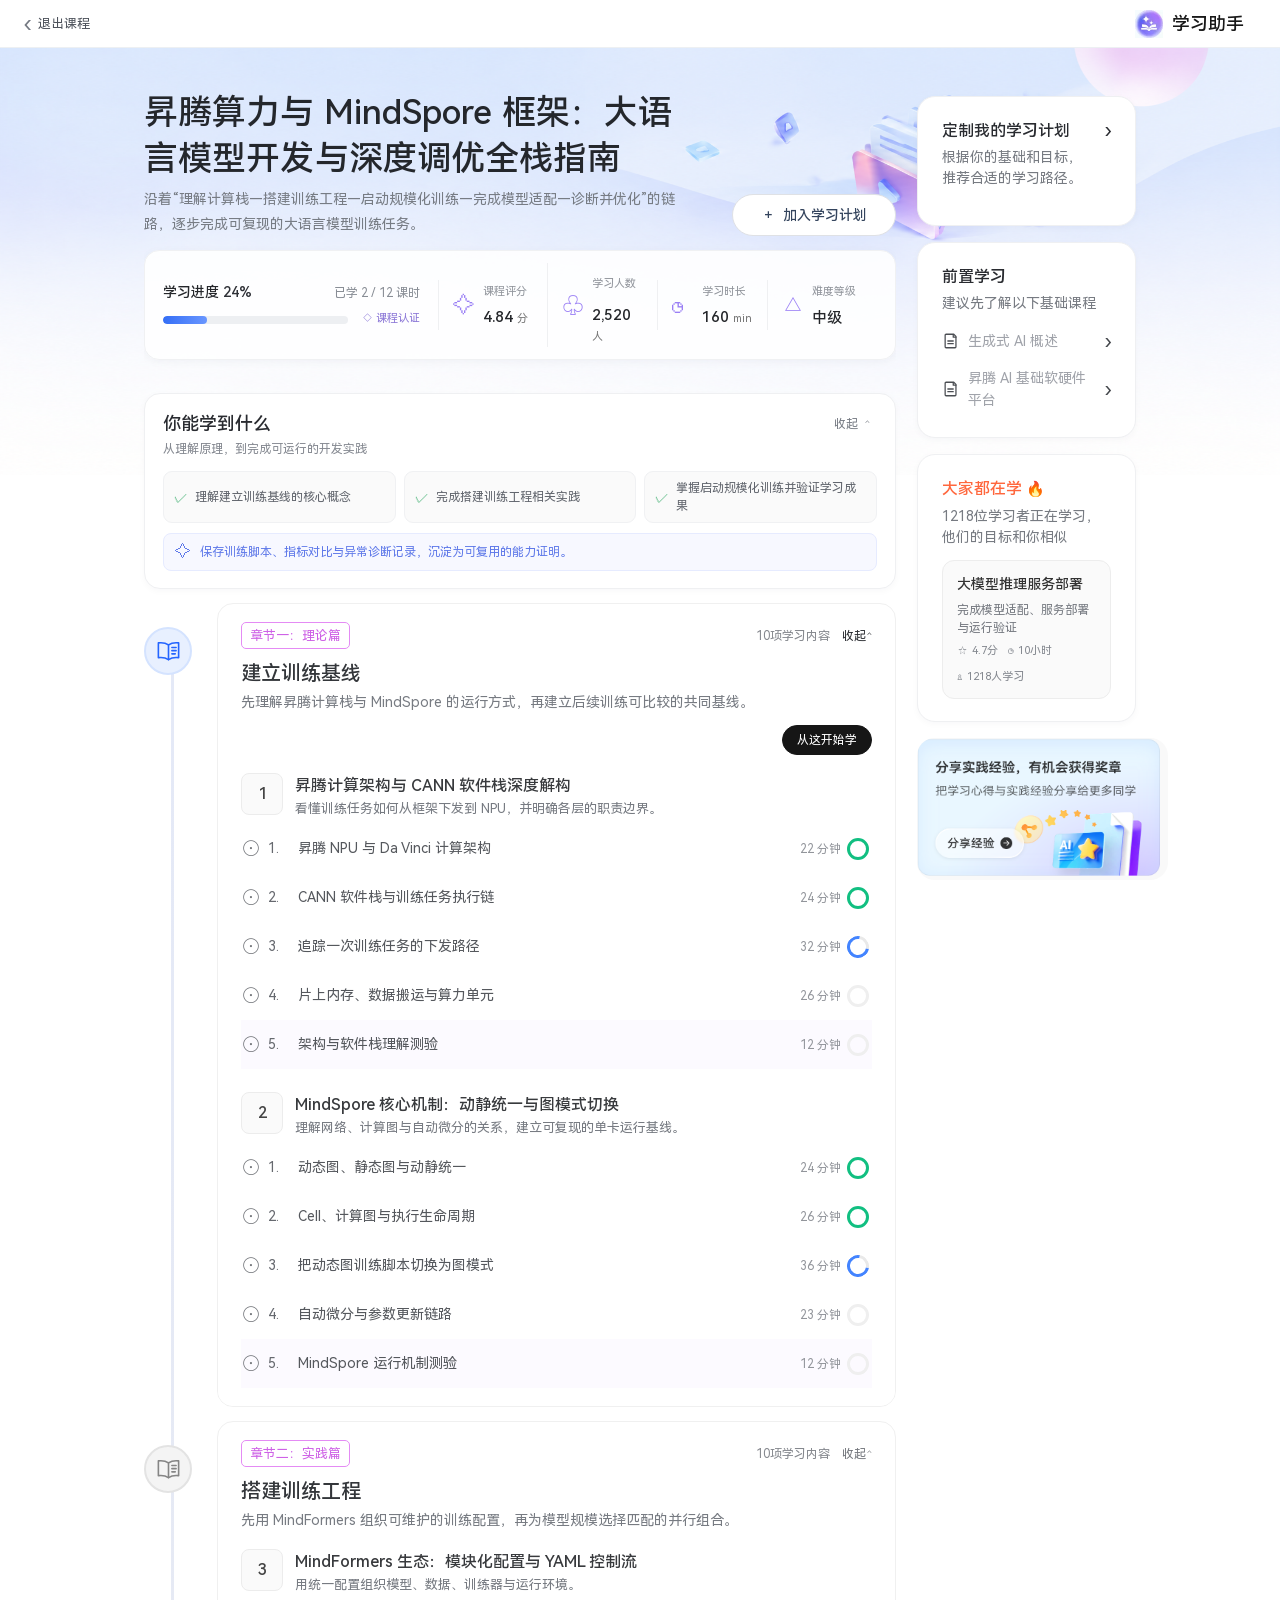
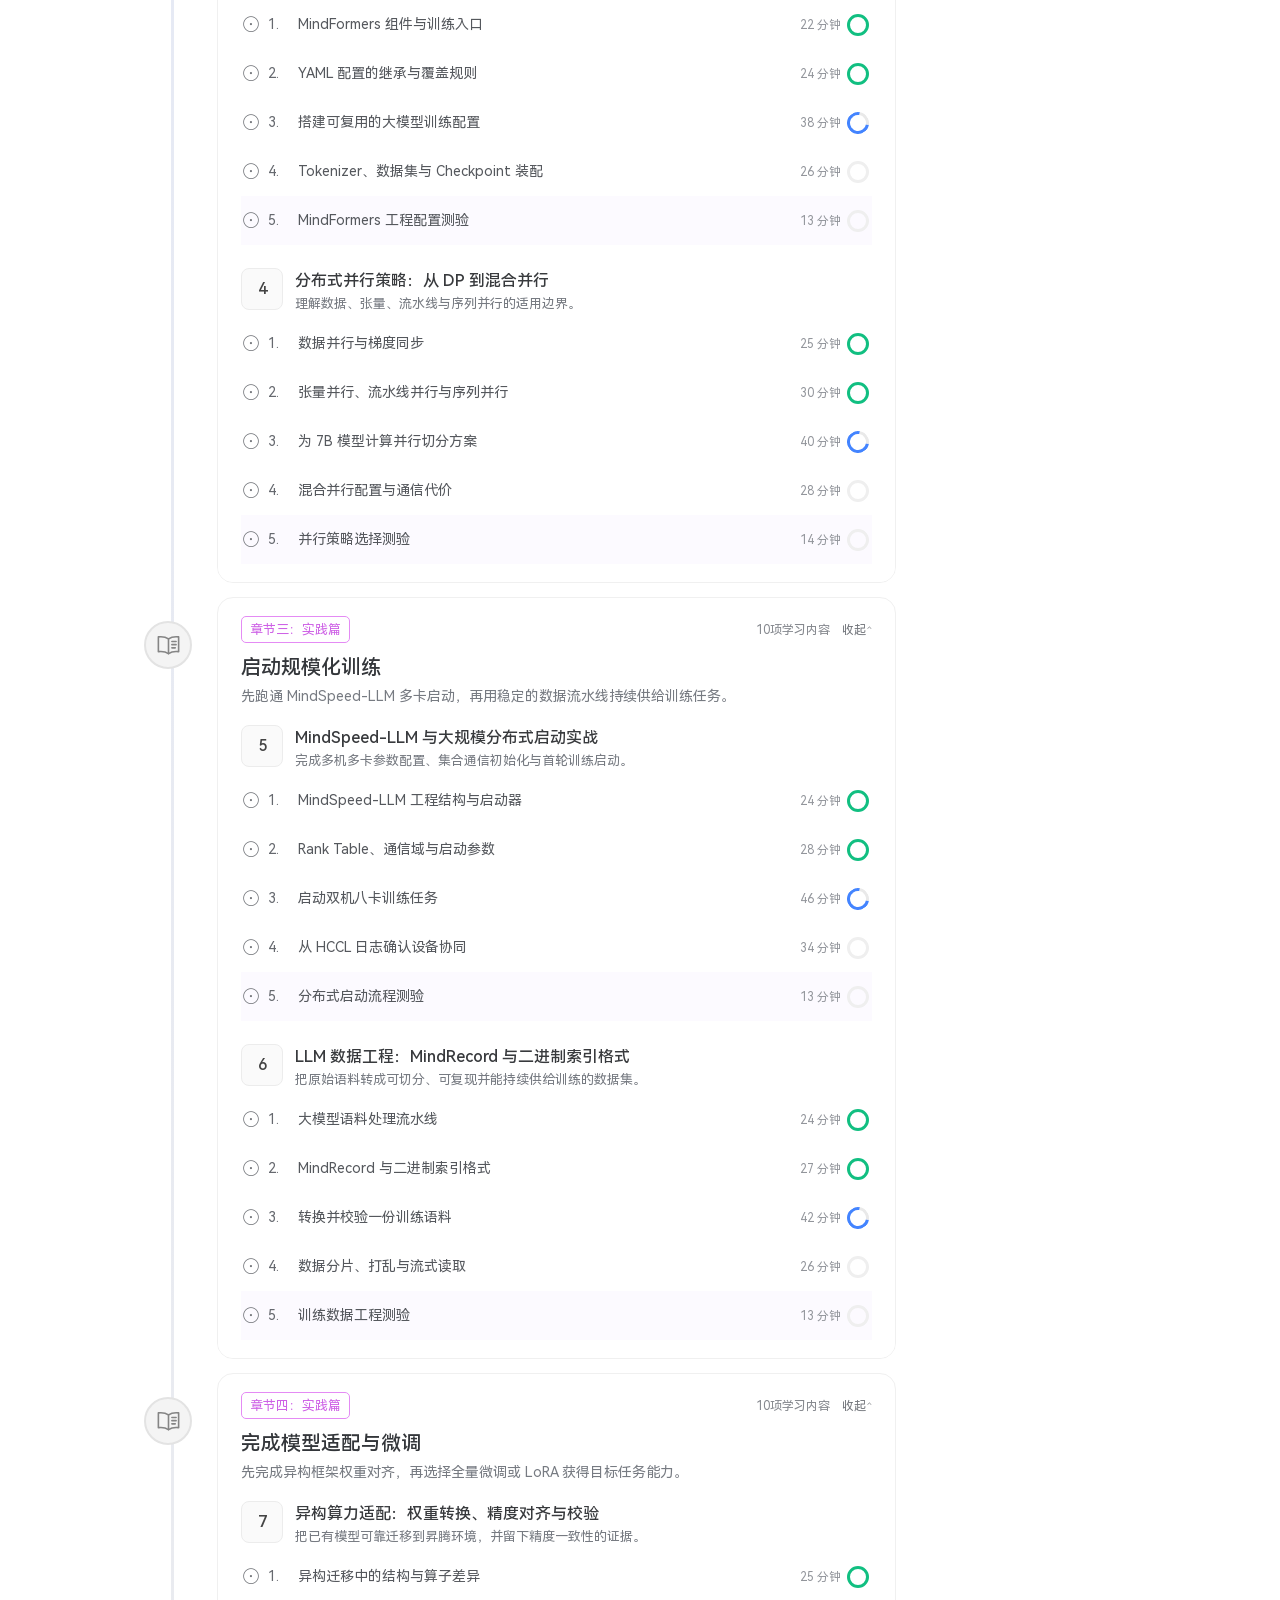
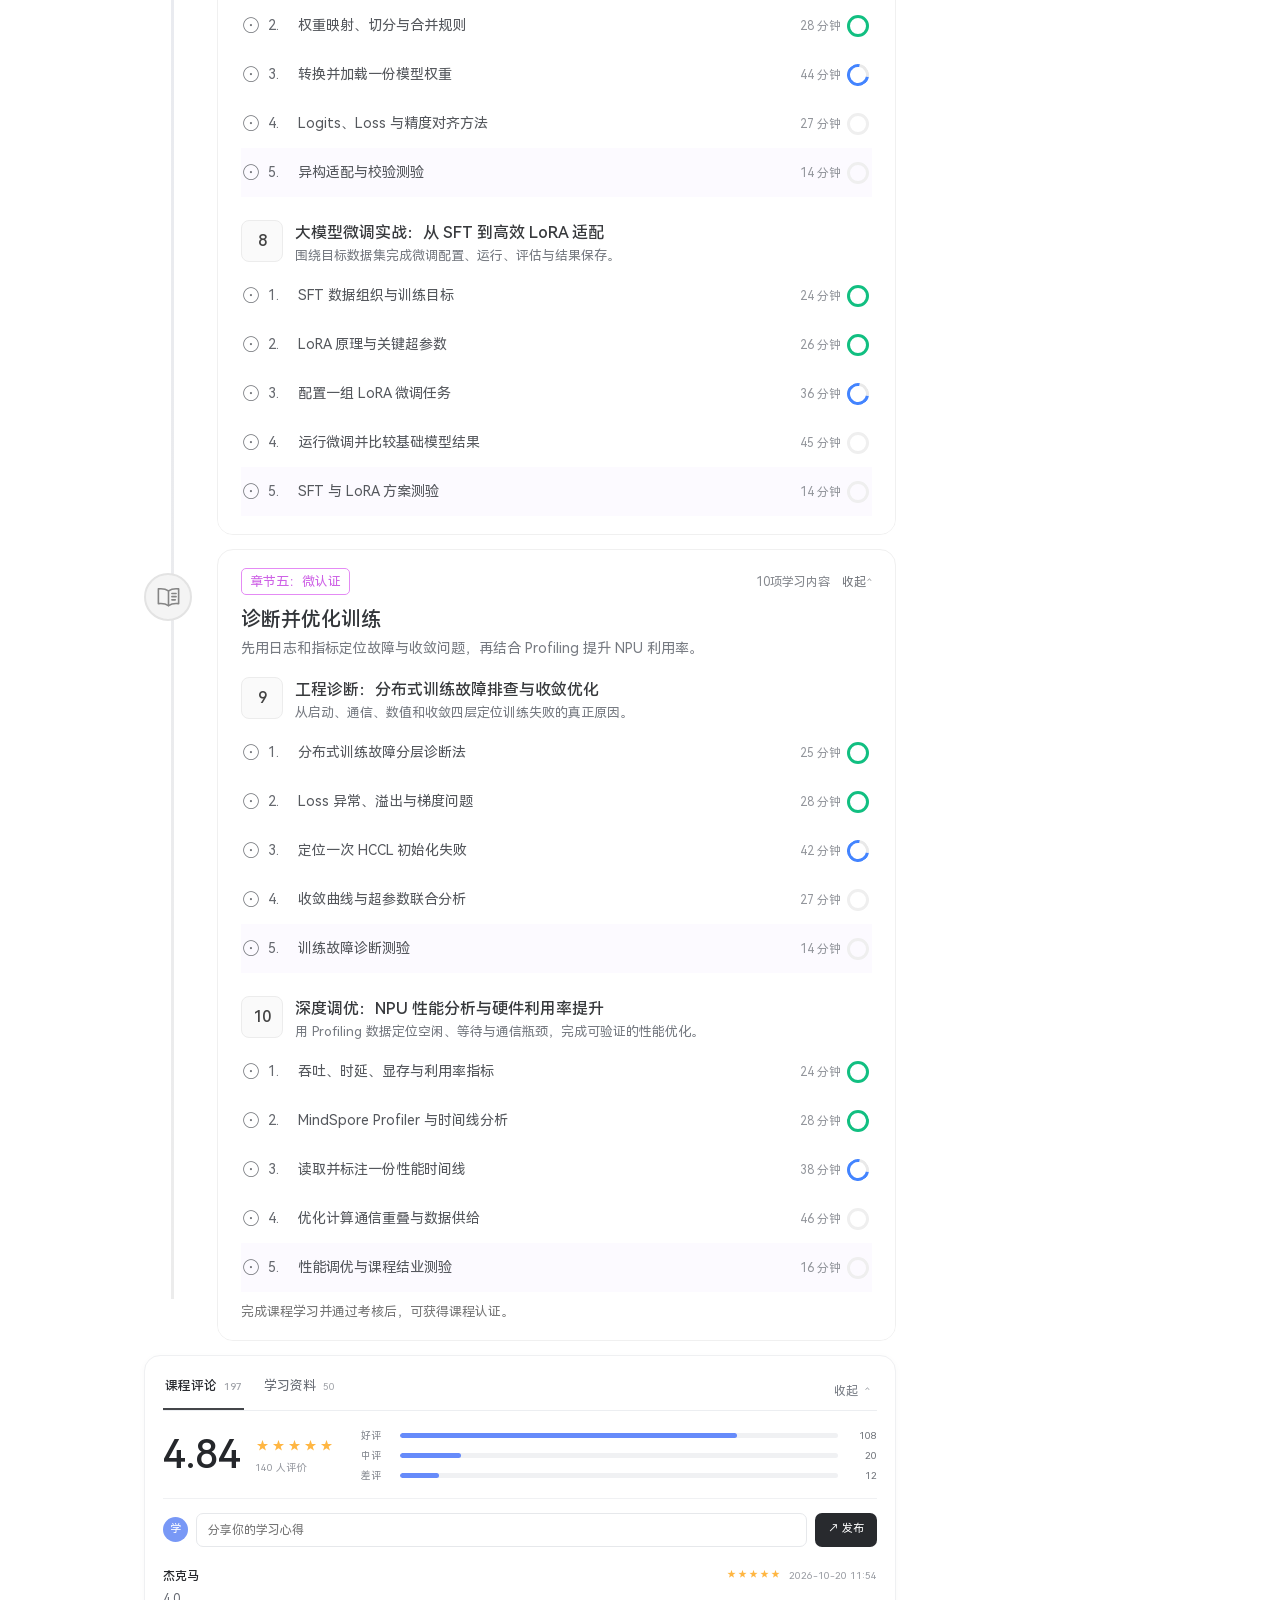
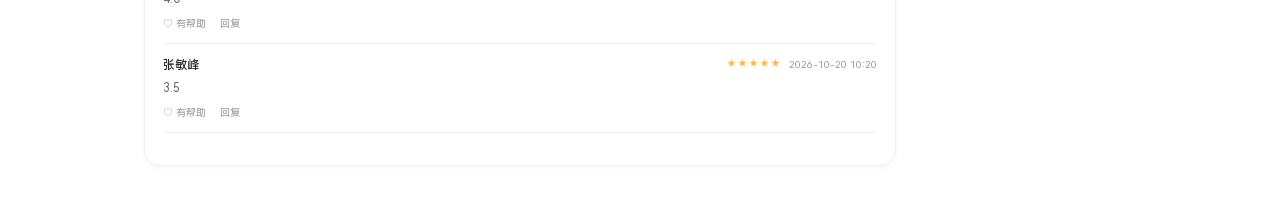
==== commit cb060576: "课程详情横幅背景延展至整屏宽度" ====
--- a/course-preview.html
+++ b/course-preview.html
@@ -12,7 +12,7 @@
   <link rel="stylesheet" href="assets/css/video-reference-shell.css?v=9">
   <link rel="stylesheet" href="assets/css/home-learning-assistant.css?v=source-1">
   <link rel="stylesheet" href="assets/css/course-preview-assistant.css?v=5">
-  <link rel="stylesheet" href="assets/css/course-inference-review.css?v=4">
+  <link rel="stylesheet" href="assets/css/course-inference-review.css?v=5">
 </head>
 <body class="course-detail-page reference-immersive" data-fixed-view="video">
   <header class="preview-header detail-header">
--- a/assets/css/course-inference-review.css
+++ b/assets/css/course-inference-review.css
@@ -1,7 +1,6 @@
 /* Expert walkthrough: unopened text generation inference course. */
-.course-detail-page.reference-immersive.inference-course{background:#fff}
-.course-detail-page .detail-top{isolation:isolate}
-.course-detail-page .detail-top:before{display:block;inset:-32px calc((100vw - 100%)/-2) -24px;background:#f7f9ff url('../images/course-detail/course-banner-background.png') center top/100% auto no-repeat;z-index:-1}
+.course-detail-page.reference-immersive[data-fixed-view]{background:#fff url('../images/course-detail/course-banner-background.png') center 48px/100% auto no-repeat}
+.course-detail-page .detail-top:before{display:none}
 .inference-course .progress-track>span{width:0!important;background:#d9dce0}
 .inference-course .lesson-status,
 .inference-course .stage-unit:nth-child(1) .lesson-status,
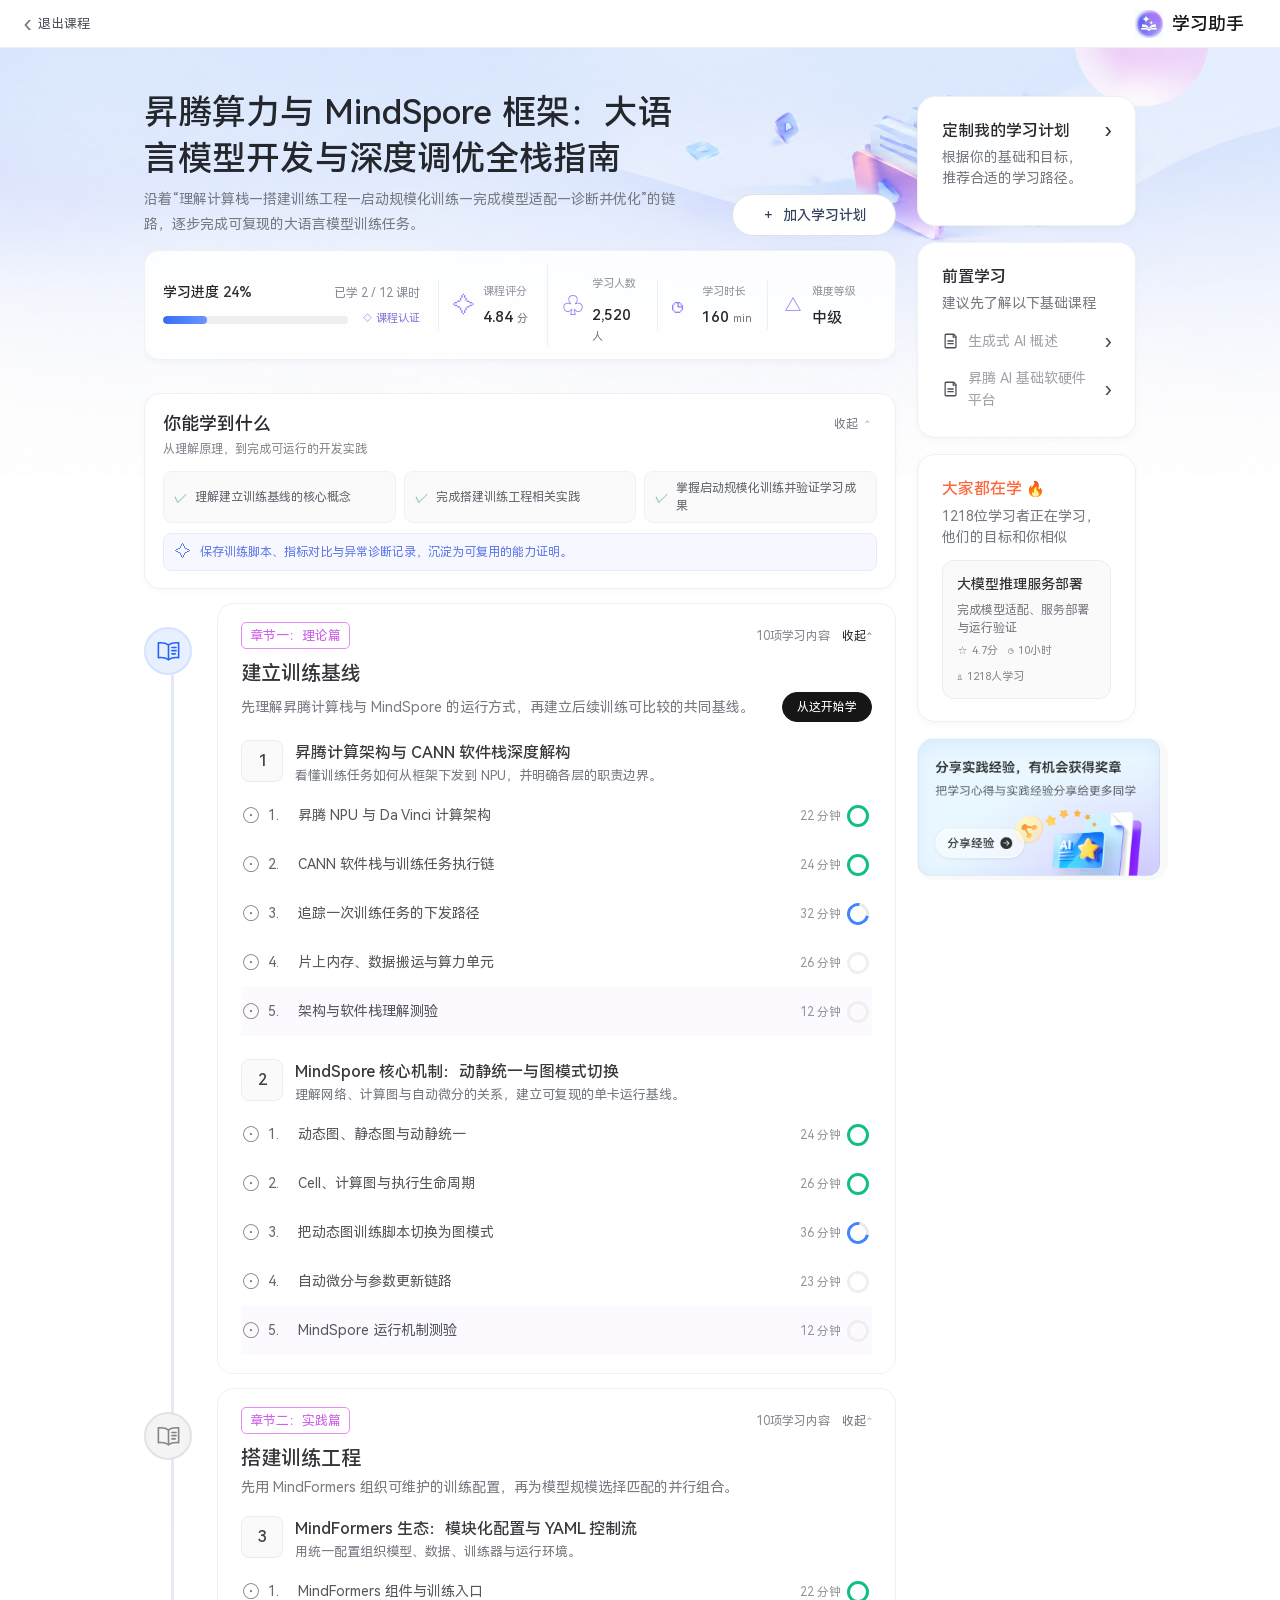
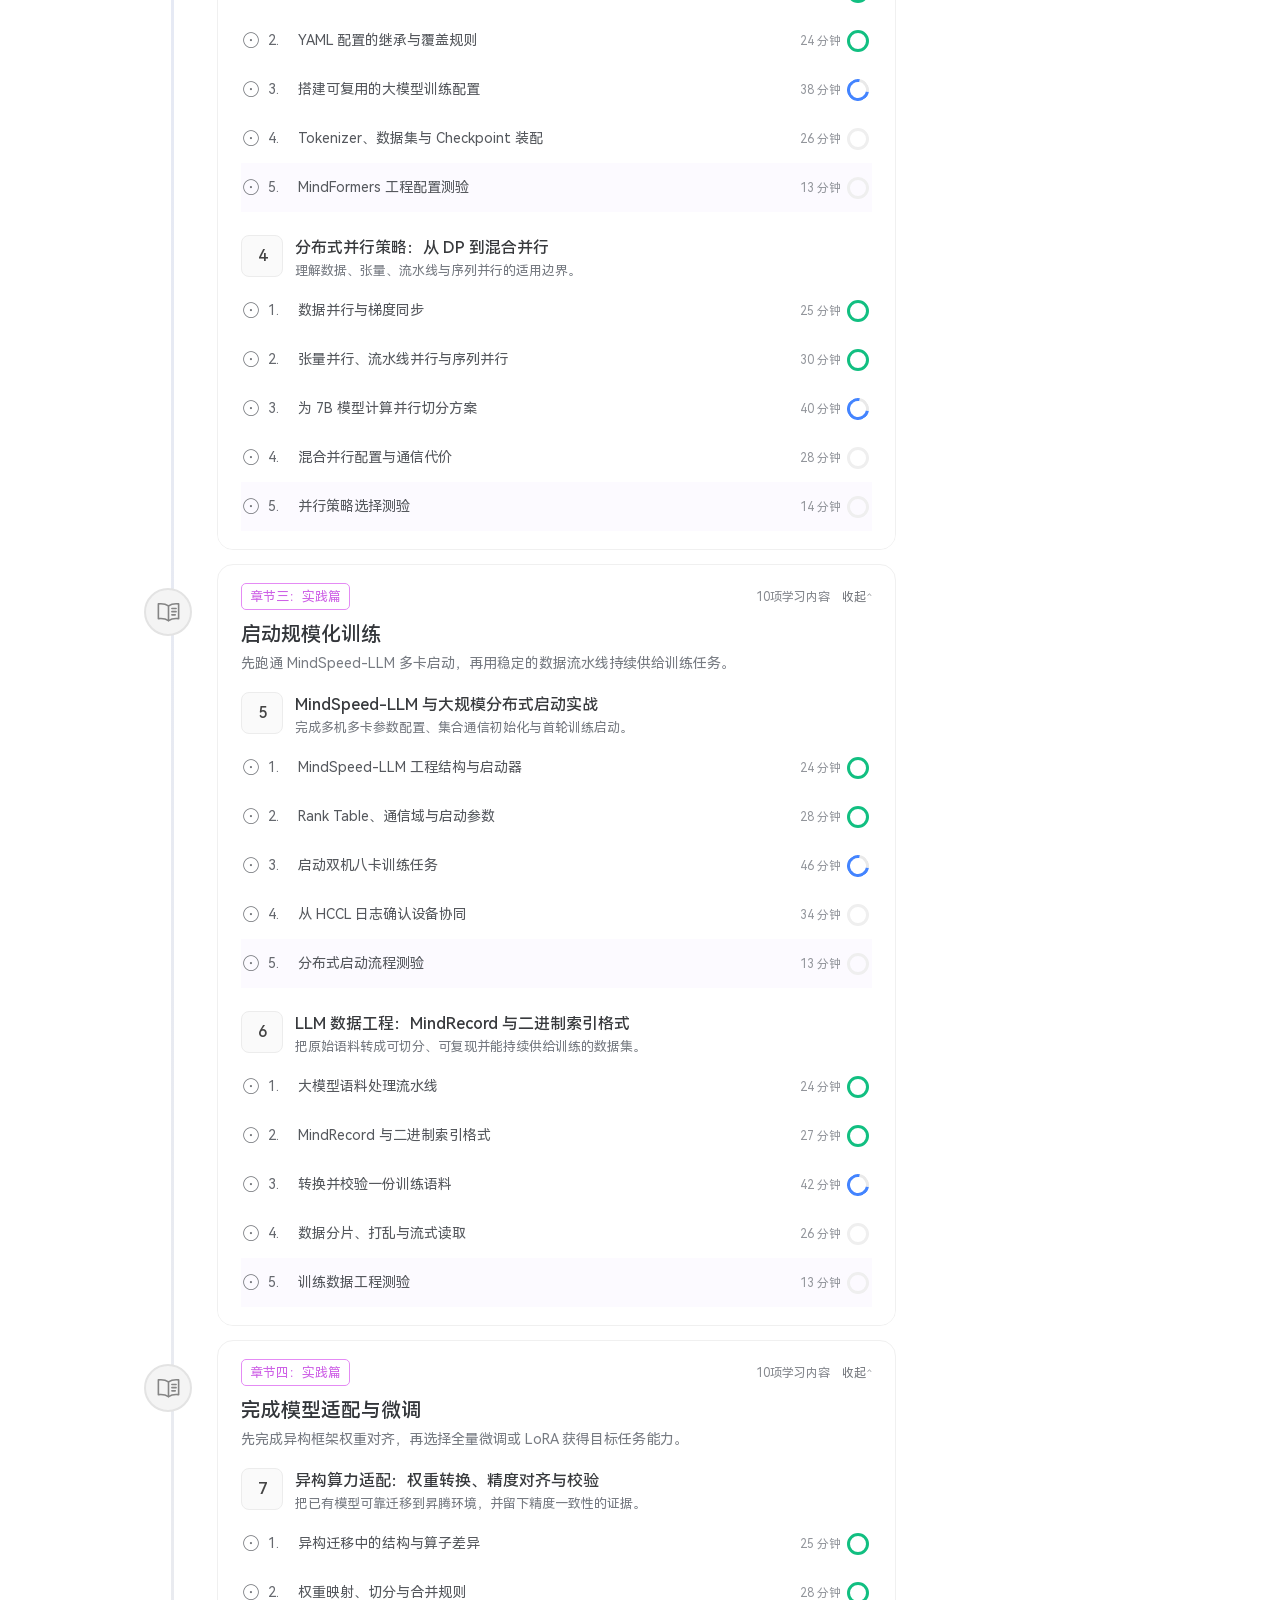
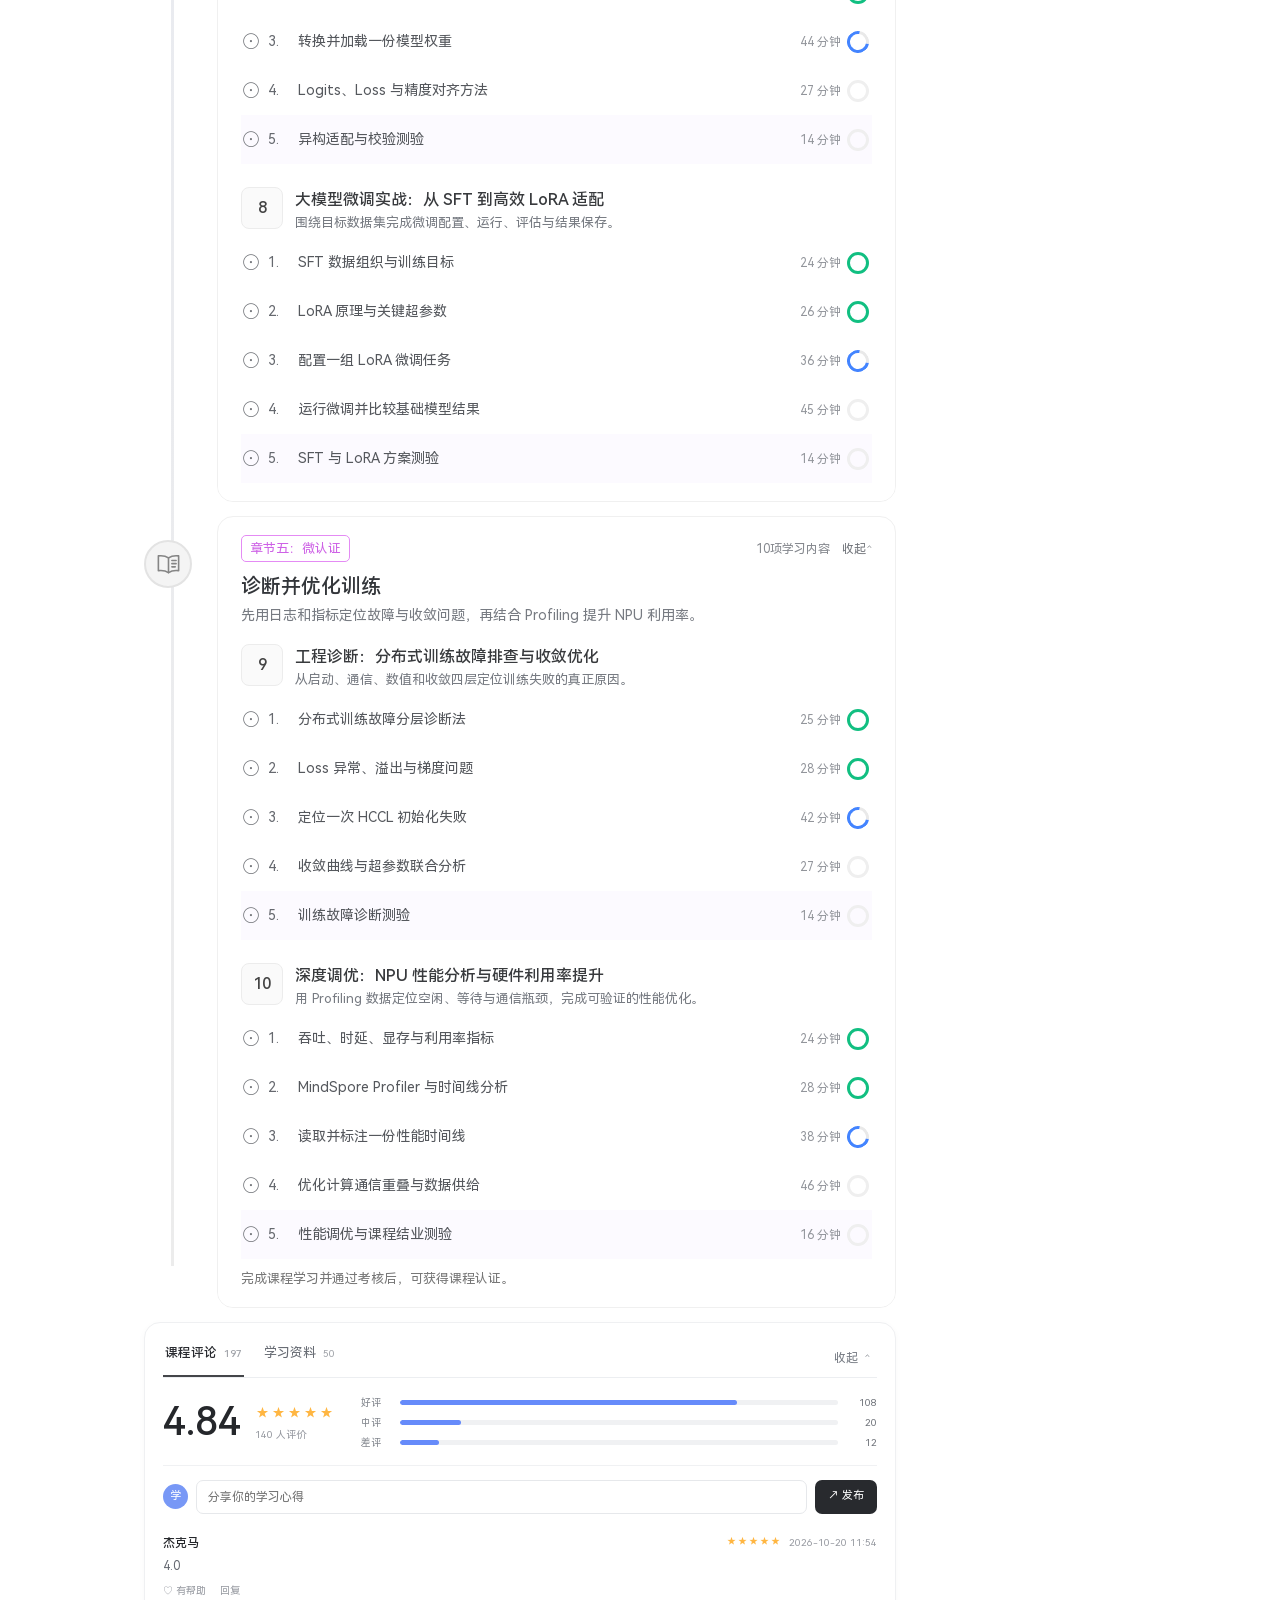
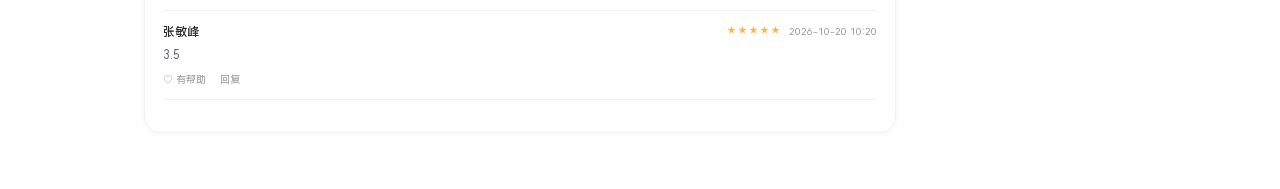
==== commit 4355ea07: "调整课程详情章节操作、课节编号和学习目标卡片" ====
--- a/course-preview.html
+++ b/course-preview.html
@@ -12,7 +12,7 @@
   <link rel="stylesheet" href="assets/css/video-reference-shell.css?v=9">
   <link rel="stylesheet" href="assets/css/home-learning-assistant.css?v=source-1">
   <link rel="stylesheet" href="assets/css/course-preview-assistant.css?v=5">
-  <link rel="stylesheet" href="assets/css/course-inference-review.css?v=5">
+  <link rel="stylesheet" href="assets/css/course-inference-review.css?v=6">
 </head>
 <body class="course-detail-page reference-immersive" data-fixed-view="video">
   <header class="preview-header detail-header">
@@ -75,7 +75,7 @@
     </div>
   </main>
 
-  <script src="assets/js/course-preview.js?v=expert-inference-1"></script>
+  <script src="assets/js/course-preview.js?v=expert-inference-2"></script>
   <script src="assets/js/unified-companion.js?v=course-home-4"></script>
   <script src="assets/js/video-reference-content.js?v=3"></script>
   <script src="assets/js/course-preview-assistant.js?v=4"></script>
--- a/assets/css/course-inference-review.css
+++ b/assets/css/course-inference-review.css
@@ -9,5 +9,16 @@
 .inference-course .timeline-node,
 .inference-course .module-item:not(:first-child) .timeline-node{border-color:#e4e5e8;background:#f6f6f7;color:#a5a8ad}
 .inference-course .module-kicker{border-color:#e2e3e7;color:#777d87}
-.inference-course .outcome-list{display:block}
+.inference-course .outcome-list{display:grid;grid-template-columns:repeat(2,minmax(0,1fr));gap:12px}
 .inference-course .outcome-list li{max-width:none}
+
+/* Course detail refinements: one-line chapter action and neutral lesson rows. */
+.module-description-row{display:flex;align-items:center;justify-content:space-between;gap:20px}
+.module-description-row>p{margin:0;color:#777b82;font-size:14px;line-height:21px}
+.module-description-row .module-start{flex-shrink:0;margin:0}
+.inference-course .unit-card .stage-unit,.inference-course .unit-card .stage-unit:nth-child(n){background:transparent}
+.inference-course .lesson-link{grid-template-columns:20px 34px minmax(0,1fr) auto 24px}
+.inference-course .lesson-play svg{display:block;width:18px;height:18px;stroke:currentColor;stroke-width:1.6;stroke-linecap:round;stroke-linejoin:round}
+.inference-course .outcome-list li{min-height:66px;padding:16px;border:0;background:#f7f8fa;color:#30343b;font-size:14px;line-height:22px;align-items:flex-start}
+.inference-course .outcome-result[hidden]{display:none}
+@media(max-width:640px){.inference-course .outcome-list{grid-template-columns:1fr}.module-description-row{align-items:flex-start;gap:12px}.module-description-row>p{font-size:12px;line-height:18px}.module-description-row .module-start{font-size:11px;padding:5px 10px}}
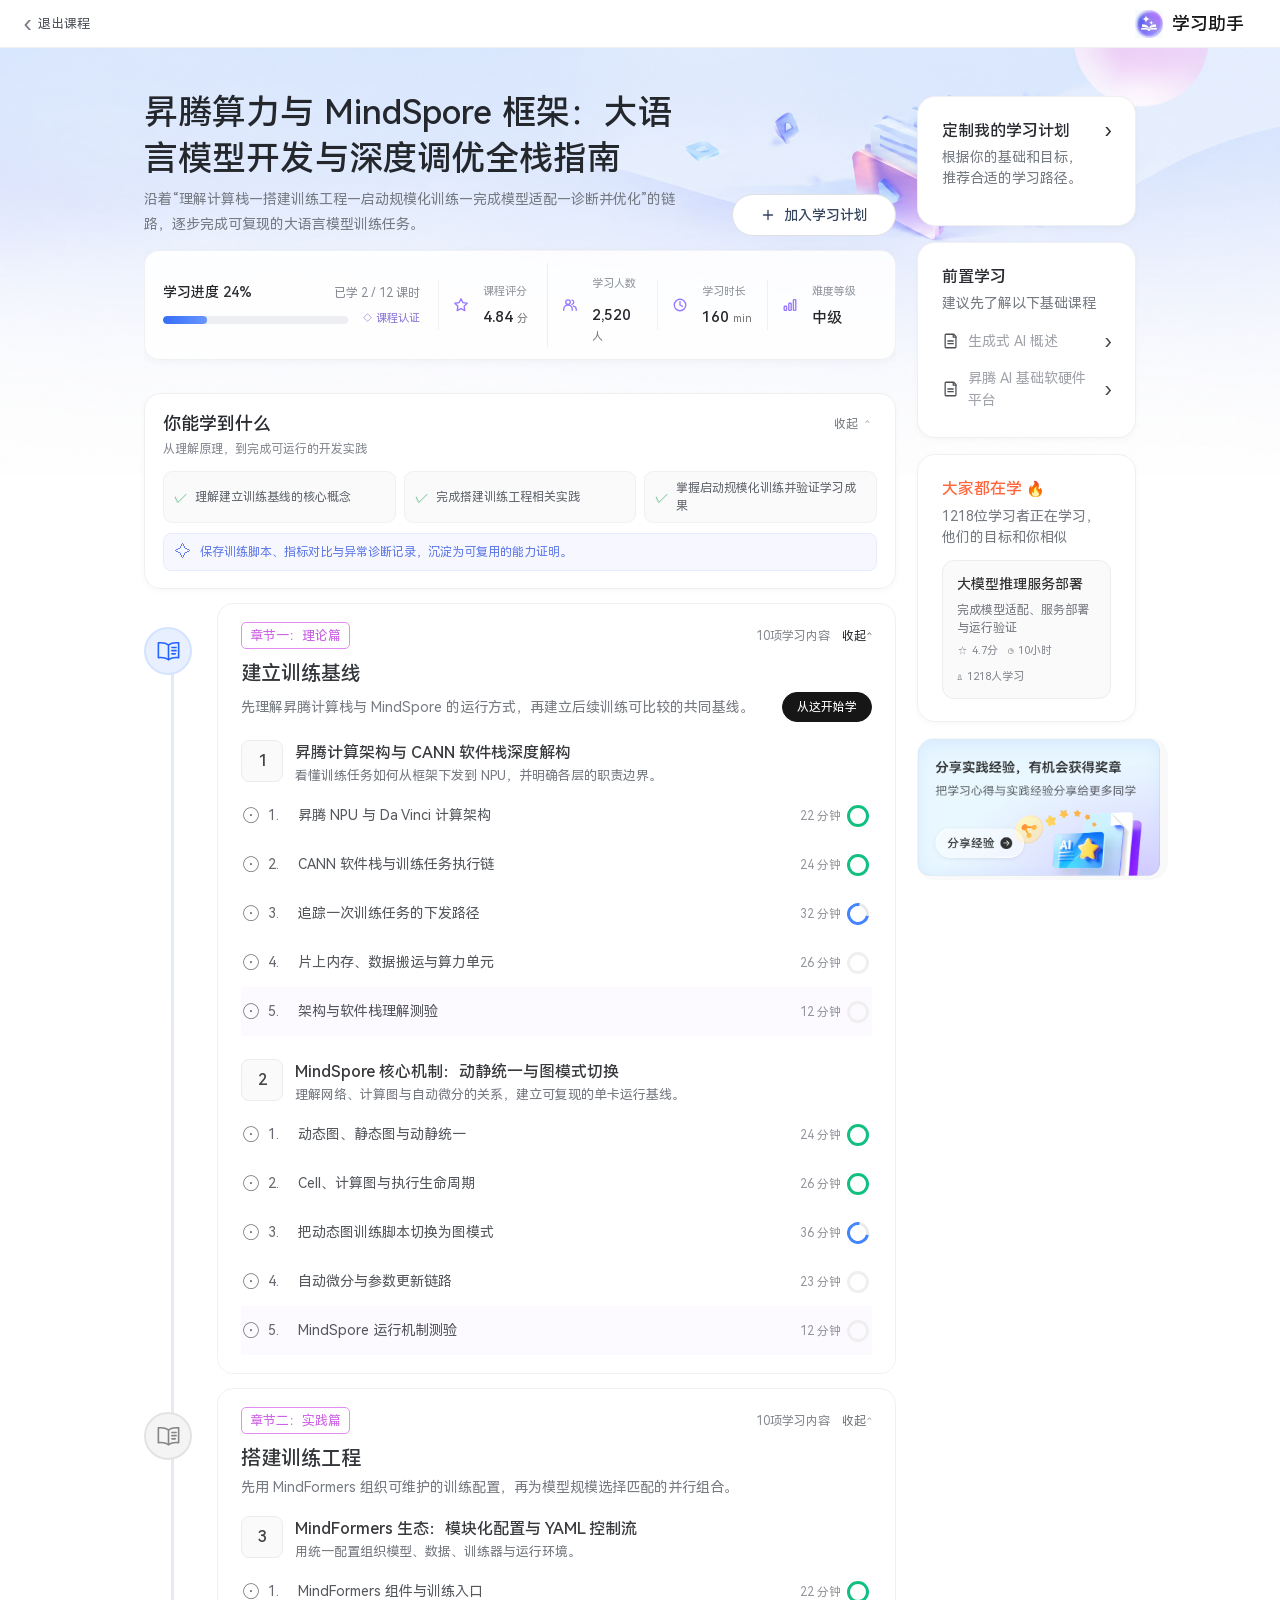
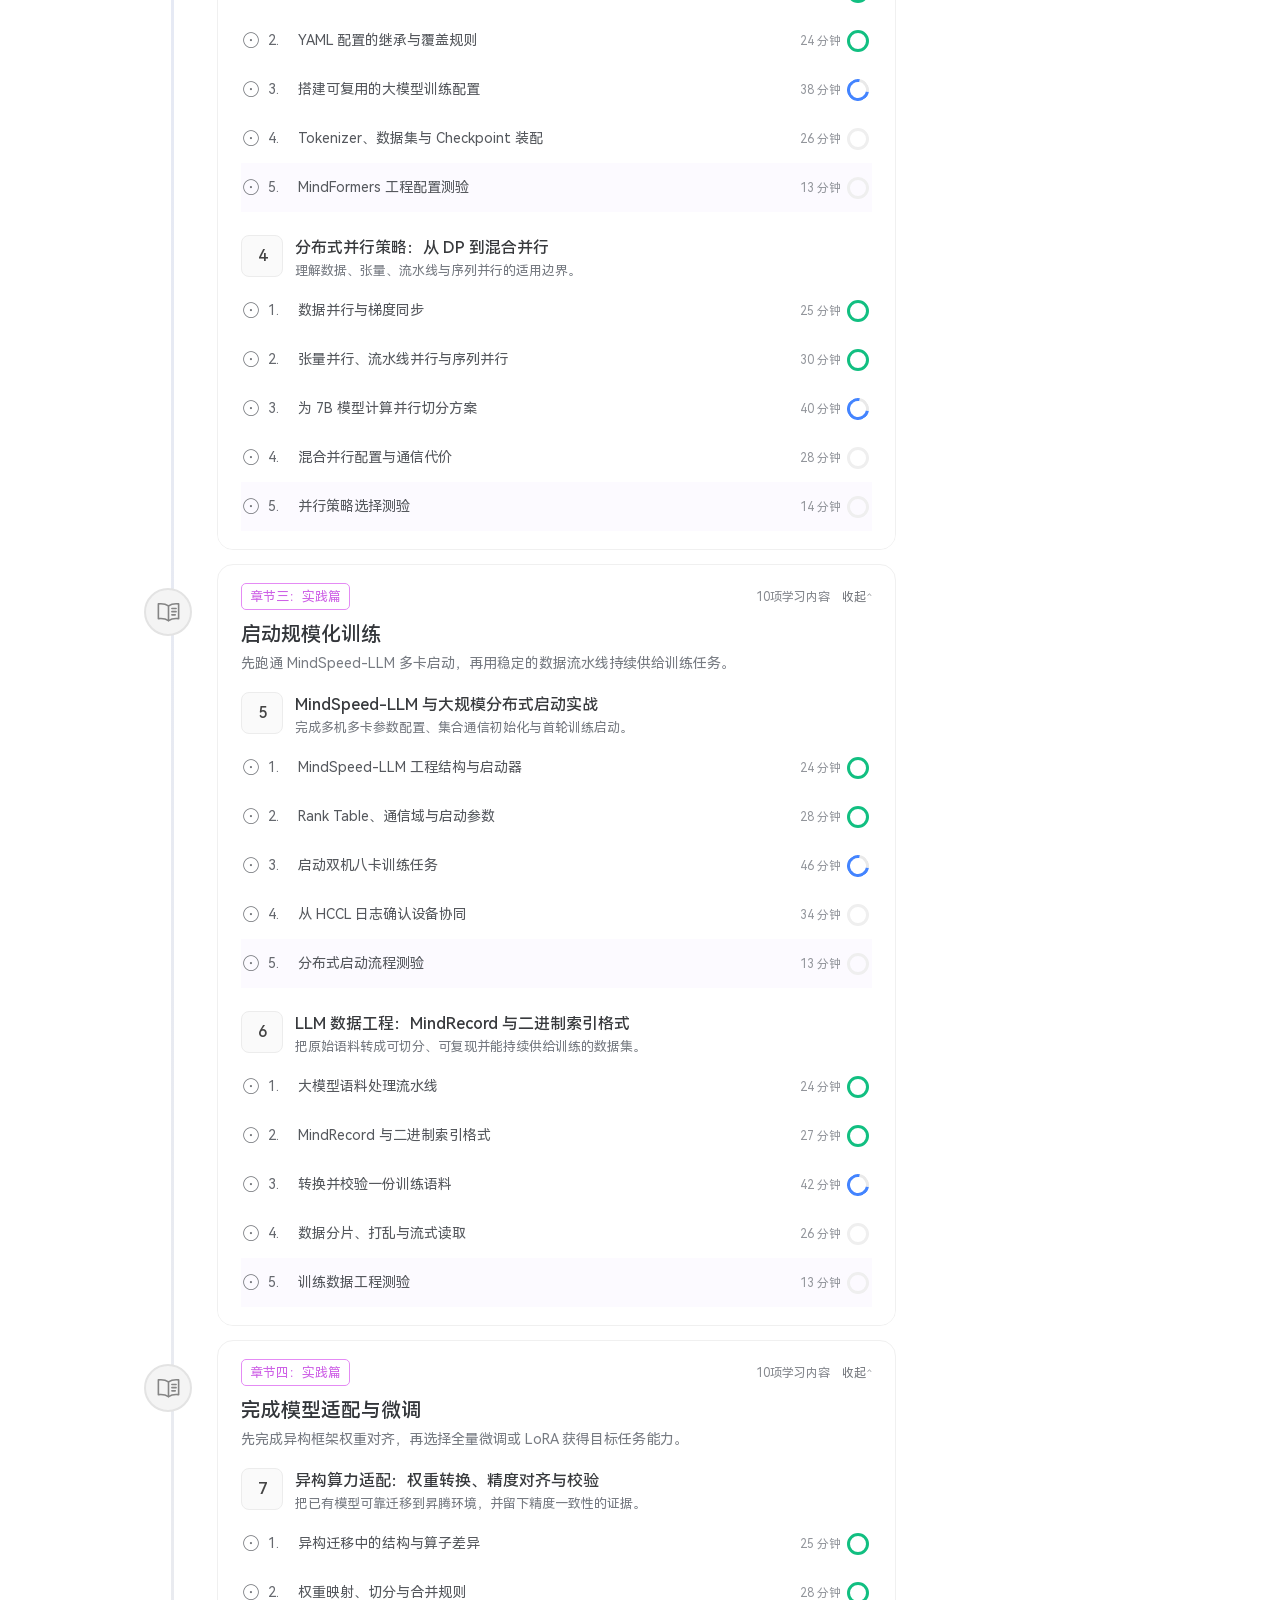
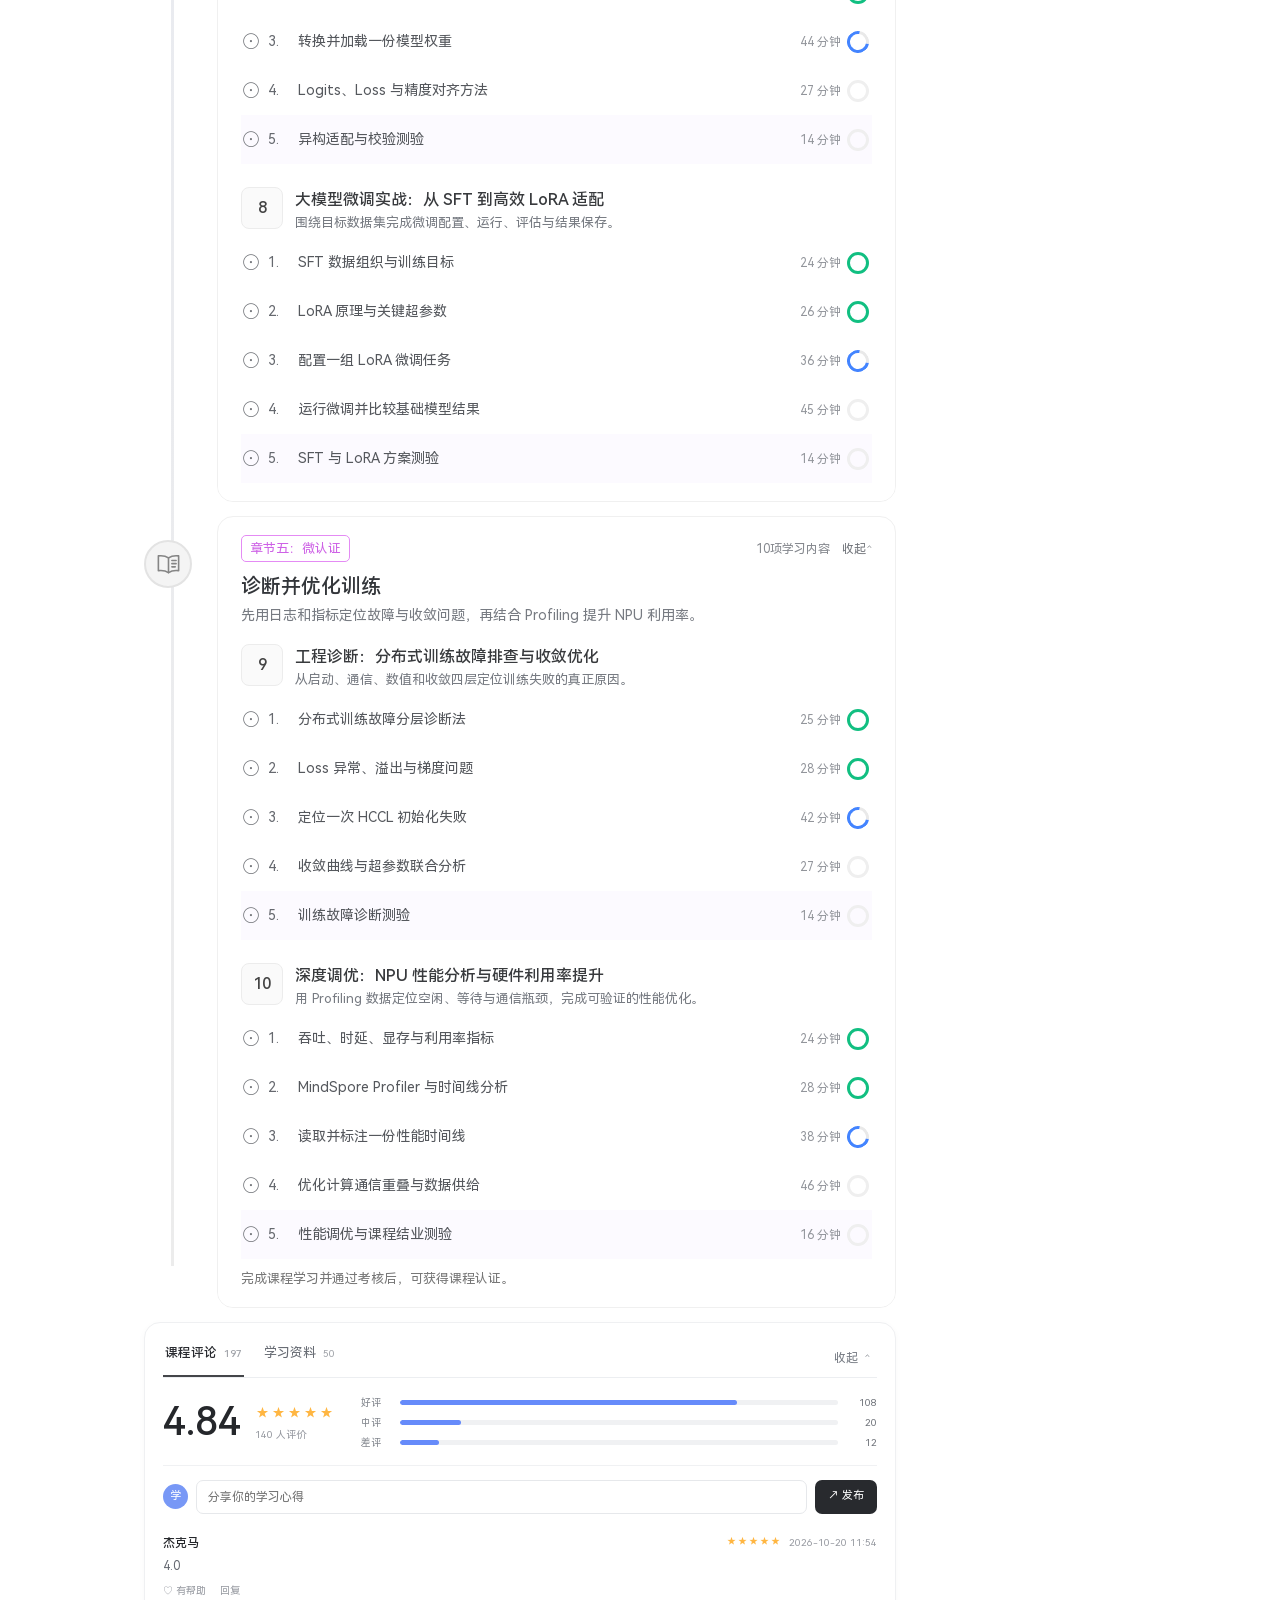
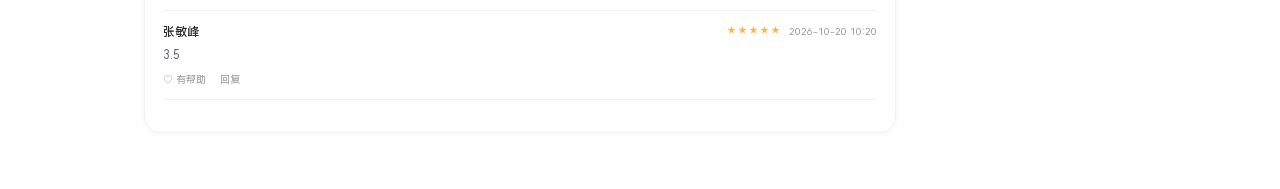
==== commit 010c0bac: "课程详情统一使用16像素精细线性图标" ====
--- a/course-preview.html
+++ b/course-preview.html
@@ -12,7 +12,7 @@
   <link rel="stylesheet" href="assets/css/video-reference-shell.css?v=9">
   <link rel="stylesheet" href="assets/css/home-learning-assistant.css?v=source-1">
   <link rel="stylesheet" href="assets/css/course-preview-assistant.css?v=5">
-  <link rel="stylesheet" href="assets/css/course-inference-review.css?v=6">
+  <link rel="stylesheet" href="assets/css/course-inference-review.css?v=11">
 </head>
 <body class="course-detail-page reference-immersive" data-fixed-view="video">
   <header class="preview-header detail-header">
@@ -28,15 +28,15 @@
           <p data-unit-intro>了解昇腾技术与开发实践，沿着课程模块逐步完成学习目标。</p>
         </div>
         <div class="detail-hero-actions">
-          <button class="plan-button" id="planButton" type="button" aria-pressed="false">＋ <span>加入学习计划</span></button>
+          <button class="plan-button" id="planButton" type="button" aria-pressed="false"><img class="course-plan-icon" src="assets/images/course-detail/icons/plus.svg" width="16" height="16" alt=""><span>加入学习计划</span></button>
         </div>
       </div>
       <div class="detail-stats" aria-label="课程学习数据">
         <div class="learning-progress-block"><div class="progress-head"><strong>学习进度 <span>24%</span></strong><span>已学 2 / 12 课时</span></div><div class="progress-track" role="progressbar" aria-label="我的课程学习进度" aria-valuemin="0" aria-valuemax="100" aria-valuenow="24"><span></span></div><span class="progress-cert">◇ 课程认证</span></div>
-        <div class="stat-item"><span aria-hidden="true">✧</span><small>课程评分</small><strong>4.84 <small>分</small></strong></div>
-        <div class="stat-item"><span aria-hidden="true">♧</span><small>学习人数</small><strong>2,520 <small>人</small></strong></div>
-        <div class="stat-item"><span aria-hidden="true">◷</span><small>学习时长</small><strong>160 <small>min</small></strong></div>
-        <div class="stat-item"><span aria-hidden="true">△</span><small>难度等级</small><strong>中级</strong></div>
+        <div class="stat-item"><span aria-hidden="true"><img class="course-stat-icon" src="assets/images/course-detail/icons/rating.svg" width="16" height="16" alt=""></span><small>课程评分</small><strong>4.84 <small>分</small></strong></div>
+        <div class="stat-item"><span aria-hidden="true"><img class="course-stat-icon" src="assets/images/course-detail/icons/learners.svg" width="16" height="16" alt=""></span><small>学习人数</small><strong>2,520 <small>人</small></strong></div>
+        <div class="stat-item"><span aria-hidden="true"><img class="course-stat-icon" src="assets/images/course-detail/icons/duration.svg" width="16" height="16" alt=""></span><small>学习时长</small><strong>160 <small>min</small></strong></div>
+        <div class="stat-item"><span aria-hidden="true"><img class="course-stat-icon" src="assets/images/course-detail/icons/difficulty.svg" width="16" height="16" alt=""></span><small>难度等级</small><strong>中级</strong></div>
       </div>
     </section>
 
@@ -75,7 +75,7 @@
     </div>
   </main>
 
-  <script src="assets/js/course-preview.js?v=expert-inference-2"></script>
+  <script src="assets/js/course-preview.js?v=expert-inference-4"></script>
   <script src="assets/js/unified-companion.js?v=course-home-4"></script>
   <script src="assets/js/video-reference-content.js?v=3"></script>
   <script src="assets/js/course-preview-assistant.js?v=4"></script>
--- a/assets/css/video-reference-shell.css
+++ b/assets/css/video-reference-shell.css
@@ -63,7 +63,7 @@
 .iv-footer nav button.active{background:#fff;box-shadow:0 1px 6px #00000014;color:#191919;font-weight:600;font-size:16px}
 .iv-footer>div{display:flex;gap:24px}.iv-footer>div button{display:flex;align-items:center;gap:8px;padding:0;height:32px;font-size:16px;line-height:24px}
 /* Floating assistant geometry is shared with the homepage window; content is the video reference. */
-body.reference-immersive:is([data-fixed-view=video],[data-fixed-view=board],[data-fixed-view=ide]) .uac-panel{position:fixed!important;z-index:220;top:32px!important;right:12px!important;bottom:32px!important;left:auto!important;width:480px!important;height:calc(100dvh - 64px)!important;max-height:none;border:0!important;border-radius:16px!important;background:linear-gradient(110deg,#f5fcfc 0%,#fff 50%,#f8f4ff 100%) 0 0/100% 205px no-repeat,#fff;box-shadow:0 1px 6px #00000014!important;color:#191919;font:14px/22px IVHarmony,'PingFang SC',sans-serif}
+body.reference-immersive:is([data-fixed-view=video],[data-fixed-view=board],[data-fixed-view=ide]) .uac-panel{position:fixed!important;z-index:220;top:32px!important;right:12px!important;bottom:32px!important;left:auto!important;width:480px!important;height:calc(100dvh - 64px)!important;max-height:none;border:0!important;border-radius:16px!important;background:radial-gradient(ellipse 90% 420px at 0 0,rgba(221,246,248,.5),transparent 100%),radial-gradient(ellipse 100% 500px at 100% 0,rgba(235,223,255,.43),transparent 100%),#fff;box-shadow:0 1px 6px #00000014!important;color:#191919;font:14px/22px IVHarmony,'PingFang SC',sans-serif}
 body.reference-immersive:is([data-fixed-view=video],[data-fixed-view=board],[data-fixed-view=ide]) .uac-panel .uac-header{height:76px;padding:16px 16px 16px 24px;border:0;background:transparent;gap:0}
 body.reference-immersive:is([data-fixed-view=video],[data-fixed-view=board],[data-fixed-view=ide]) .uac-header .uac-back{display:none!important}
 .iv-assistant-drag{display:flex;align-items:center;gap:8px;flex:1;min-width:0;align-self:stretch;cursor:grab;touch-action:none;user-select:none;border-radius:6px}
@@ -256,3 +256,19 @@
 .iv-transcript-list button[aria-current=true] .iv-row-copy{padding-left:16px}
 @media(max-width:1300px){.iv-board-viewport{left:32px;right:32px}.iv-summary-sections{margin-left:26px;margin-right:0}.iv-knowledge-card h5{font-size:14px}.iv-summary-section{padding:12px}.iv-summary-section>summary{font-size:14px}}
 @media(max-width:800px){.iv-board-viewport{left:16px;right:16px;top:94px}.iv-board-mode .iv-course-header{top:14px}.iv-board-mode .iv-canvas-tools{top:52px}body.reference-immersive:is([data-fixed-view=video],[data-fixed-view=board],[data-fixed-view=ide]) .uac-panel:is([data-feature=course],[data-feature=chapter],[data-feature=notes],[data-feature=cards],[data-feature=summary],[data-feature=transcript]){top:auto!important;right:12px!important;bottom:12px!important}}
+
+/* Welcome portrait and full-width shortcuts on a continuous soft gradient. */
+body.reference-immersive:is([data-fixed-view=video],[data-fixed-view=board],[data-fixed-view=ide]) .uac-body.uac-empty{padding:12px 28px 20px}
+body.reference-immersive:is([data-fixed-view=video],[data-fixed-view=board],[data-fixed-view=ide]) .uac-assistant-intro{margin:0 0 24px}
+body.reference-immersive:is([data-fixed-view=video],[data-fixed-view=board],[data-fixed-view=ide]) .uac-welcome-mascot{display:block;width:116px;height:126px;object-fit:contain;margin:0 auto 12px;filter:drop-shadow(0 7px 12px #9badd21c)}
+body.reference-immersive:is([data-fixed-view=video],[data-fixed-view=board],[data-fixed-view=ide]) .uac-body.uac-empty>.uac-cards{grid-template-columns:minmax(0,1fr);gap:12px}
+body.reference-immersive:is([data-fixed-view=video],[data-fixed-view=board],[data-fixed-view=ide]) .uac-body.uac-empty>.uac-cards>button{width:100%;height:78px;min-height:78px;padding:14px 22px;gap:18px;background:rgba(246,247,249,.85)}
+body.reference-immersive:is([data-fixed-view=video],[data-fixed-view=board],[data-fixed-view=ide]) .uac-body.uac-empty .uac-card-copy{gap:5px}
+body.reference-immersive:is([data-fixed-view=video],[data-fixed-view=board],[data-fixed-view=ide]) .uac-body.uac-empty .uac-card-copy small{font-size:12px;white-space:normal}
+body.reference-immersive:is([data-fixed-view=video],[data-fixed-view=board],[data-fixed-view=ide]) .uac-body.uac-empty .uac-card-copy strong{font-size:16px}
+
+body.mindie-course[data-fixed-view=video] .iv-course-header{height:44px;gap:14px;right:16px}
+body.mindie-course[data-fixed-view=video] .iv-part-title{position:static;display:flex;align-items:center;gap:12px;flex-shrink:0;margin:0 0 0 20px;font-size:18px;line-height:26px;color:#24272d}
+.iv-chapter-number{display:grid;place-items:center;width:38px;height:38px;border-radius:12px;background:#edf1fa;color:#35446b;font-size:18px;font-weight:600}
+body.mindie-course[data-fixed-view=video] .iv-video-frame{top:80px}
+@media(max-width:1100px){body.mindie-course[data-fixed-view=video] .iv-part-title{font-size:14px;gap:8px;margin-left:6px}.iv-chapter-number{width:32px;height:32px;font-size:16px}body.mindie-course[data-fixed-view=video] .iv-course-header{gap:9px}.iv-course-name{max-width:210px}}
--- a/assets/css/course-inference-review.css
+++ b/assets/css/course-inference-review.css
@@ -9,7 +9,7 @@
 .inference-course .timeline-node,
 .inference-course .module-item:not(:first-child) .timeline-node{border-color:#e4e5e8;background:#f6f6f7;color:#a5a8ad}
 .inference-course .module-kicker{border-color:#e2e3e7;color:#777d87}
-.inference-course .outcome-list{display:grid;grid-template-columns:repeat(2,minmax(0,1fr));gap:12px}
+.inference-course .outcome-list{display:grid;grid-template-columns:repeat(2,minmax(0,1fr));gap:12px;align-items:start}
 .inference-course .outcome-list li{max-width:none}
 
 /* Course detail refinements: one-line chapter action and neutral lesson rows. */
@@ -19,6 +19,16 @@
 .inference-course .unit-card .stage-unit,.inference-course .unit-card .stage-unit:nth-child(n){background:transparent}
 .inference-course .lesson-link{grid-template-columns:20px 34px minmax(0,1fr) auto 24px}
 .inference-course .lesson-play svg{display:block;width:18px;height:18px;stroke:currentColor;stroke-width:1.6;stroke-linecap:round;stroke-linejoin:round}
-.inference-course .outcome-list li{min-height:66px;padding:16px;border:0;background:#f7f8fa;color:#30343b;font-size:14px;line-height:22px;align-items:flex-start}
+.inference-course .outcome-list li{min-height:0;height:auto;padding:10px 16px;border:0;background:#f7f8fa;color:#30343b;font-size:14px;line-height:22px;align-items:flex-start}
 .inference-course .outcome-result[hidden]{display:none}
 @media(max-width:640px){.inference-course .outcome-list{grid-template-columns:1fr}.module-description-row{align-items:flex-start;gap:12px}.module-description-row>p{font-size:12px;line-height:18px}.module-description-row .module-start{font-size:11px;padding:5px 10px}}
+
+/* Unit markers and translucent recommendation surfaces. */
+.inference-course .unit-card-number{width:38px;height:38px;display:grid;place-items:center;border:0;border-radius:12px;background:#edf1fa;color:#35446b;font-size:18px;font-weight:600}
+.inference-course .detail-side-card{background:rgba(255,255,255,.58);border:1px solid rgba(255,255,255,.78);backdrop-filter:blur(20px) saturate(135%);-webkit-backdrop-filter:blur(20px) saturate(135%);box-shadow:0 8px 28px rgba(80,102,156,.06),inset 0 1px 0 rgba(255,255,255,.85)}
+.inference-course .peer-card h2{color:#24272d}
+.inference-course .popular-course{background:rgba(255,255,255,.5);border-color:rgba(255,255,255,.65)}
+.inference-course .prerequisite-card .prerequisite-label{color:#191919}
+.inference-course .detail-hero-actions #planButton{min-width:140px;height:36px;padding:0 14px;gap:6px;font-size:13px;line-height:20px;flex:none}
+
+.course-plan-icon,.course-stat-icon{display:block;width:16px;height:16px;flex:none;object-fit:contain}.stat-item>span:has(.course-stat-icon){display:flex;align-items:center;justify-content:flex-start}
